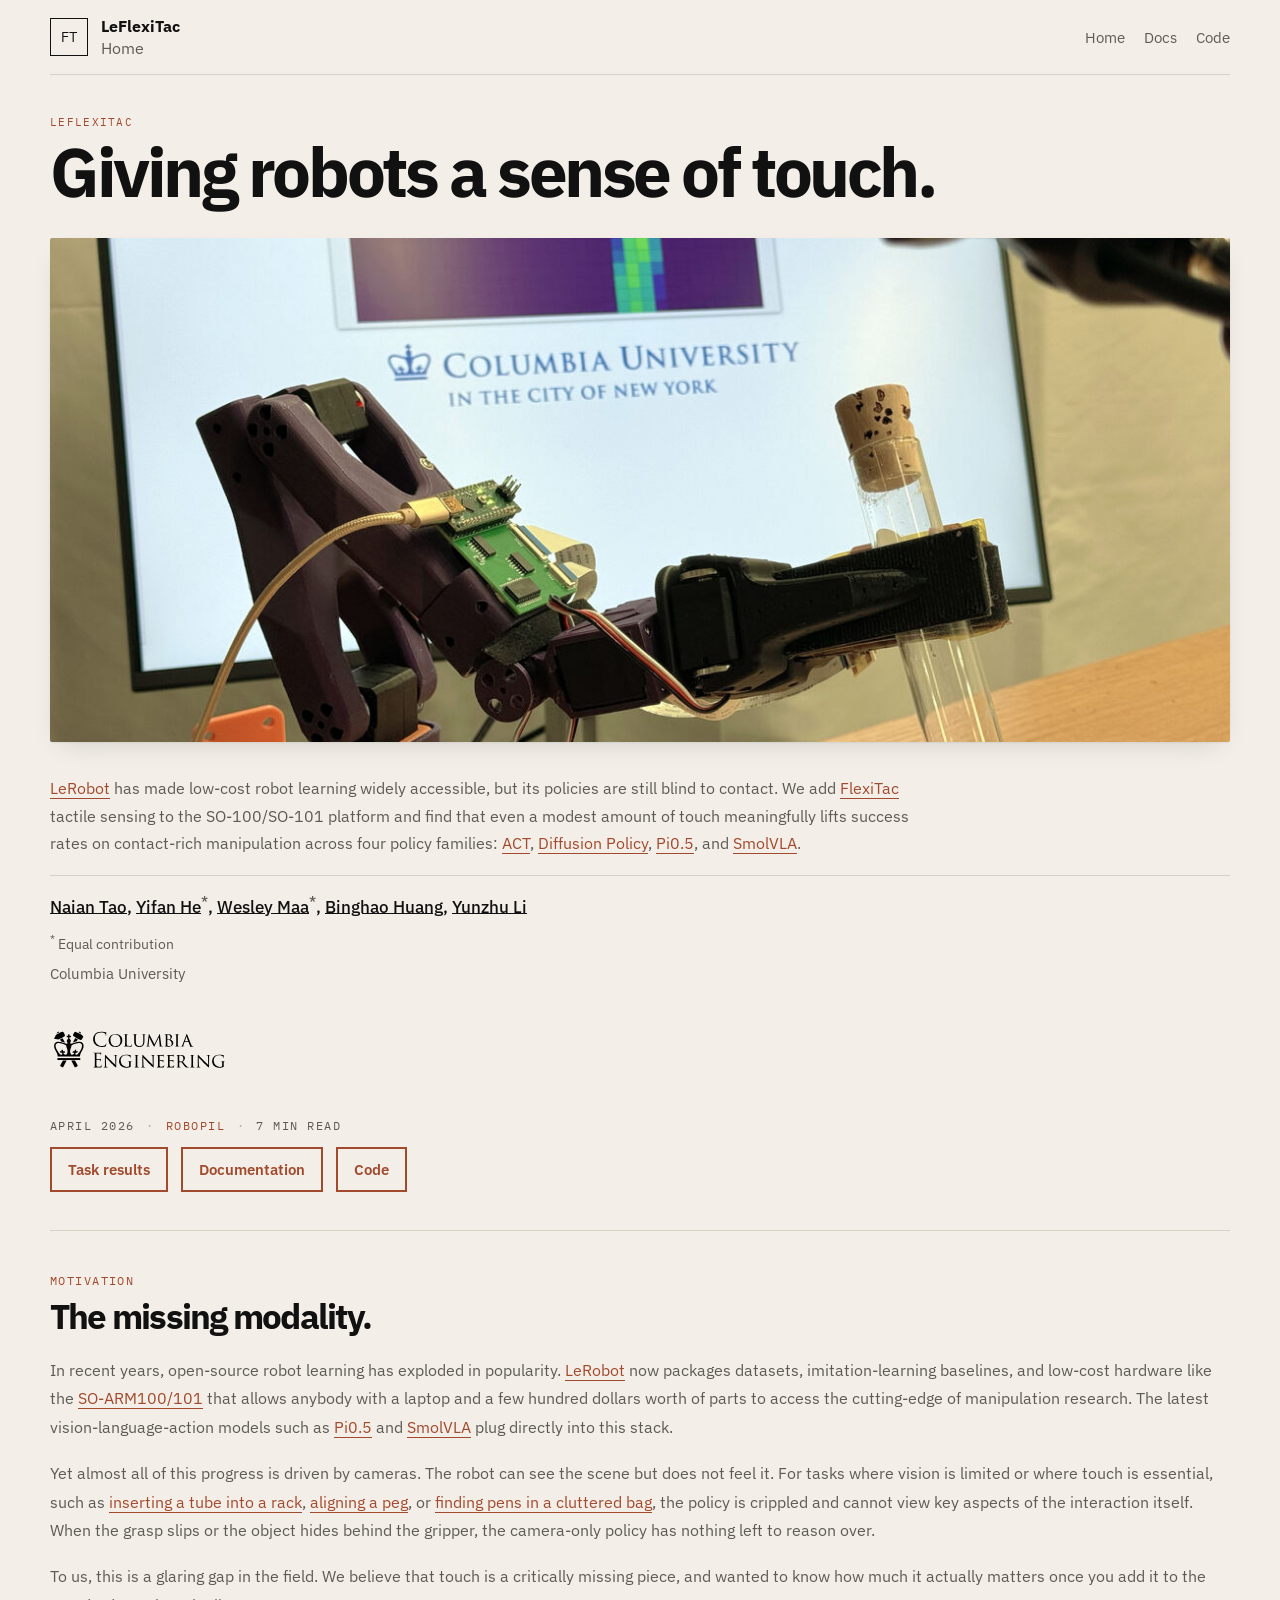
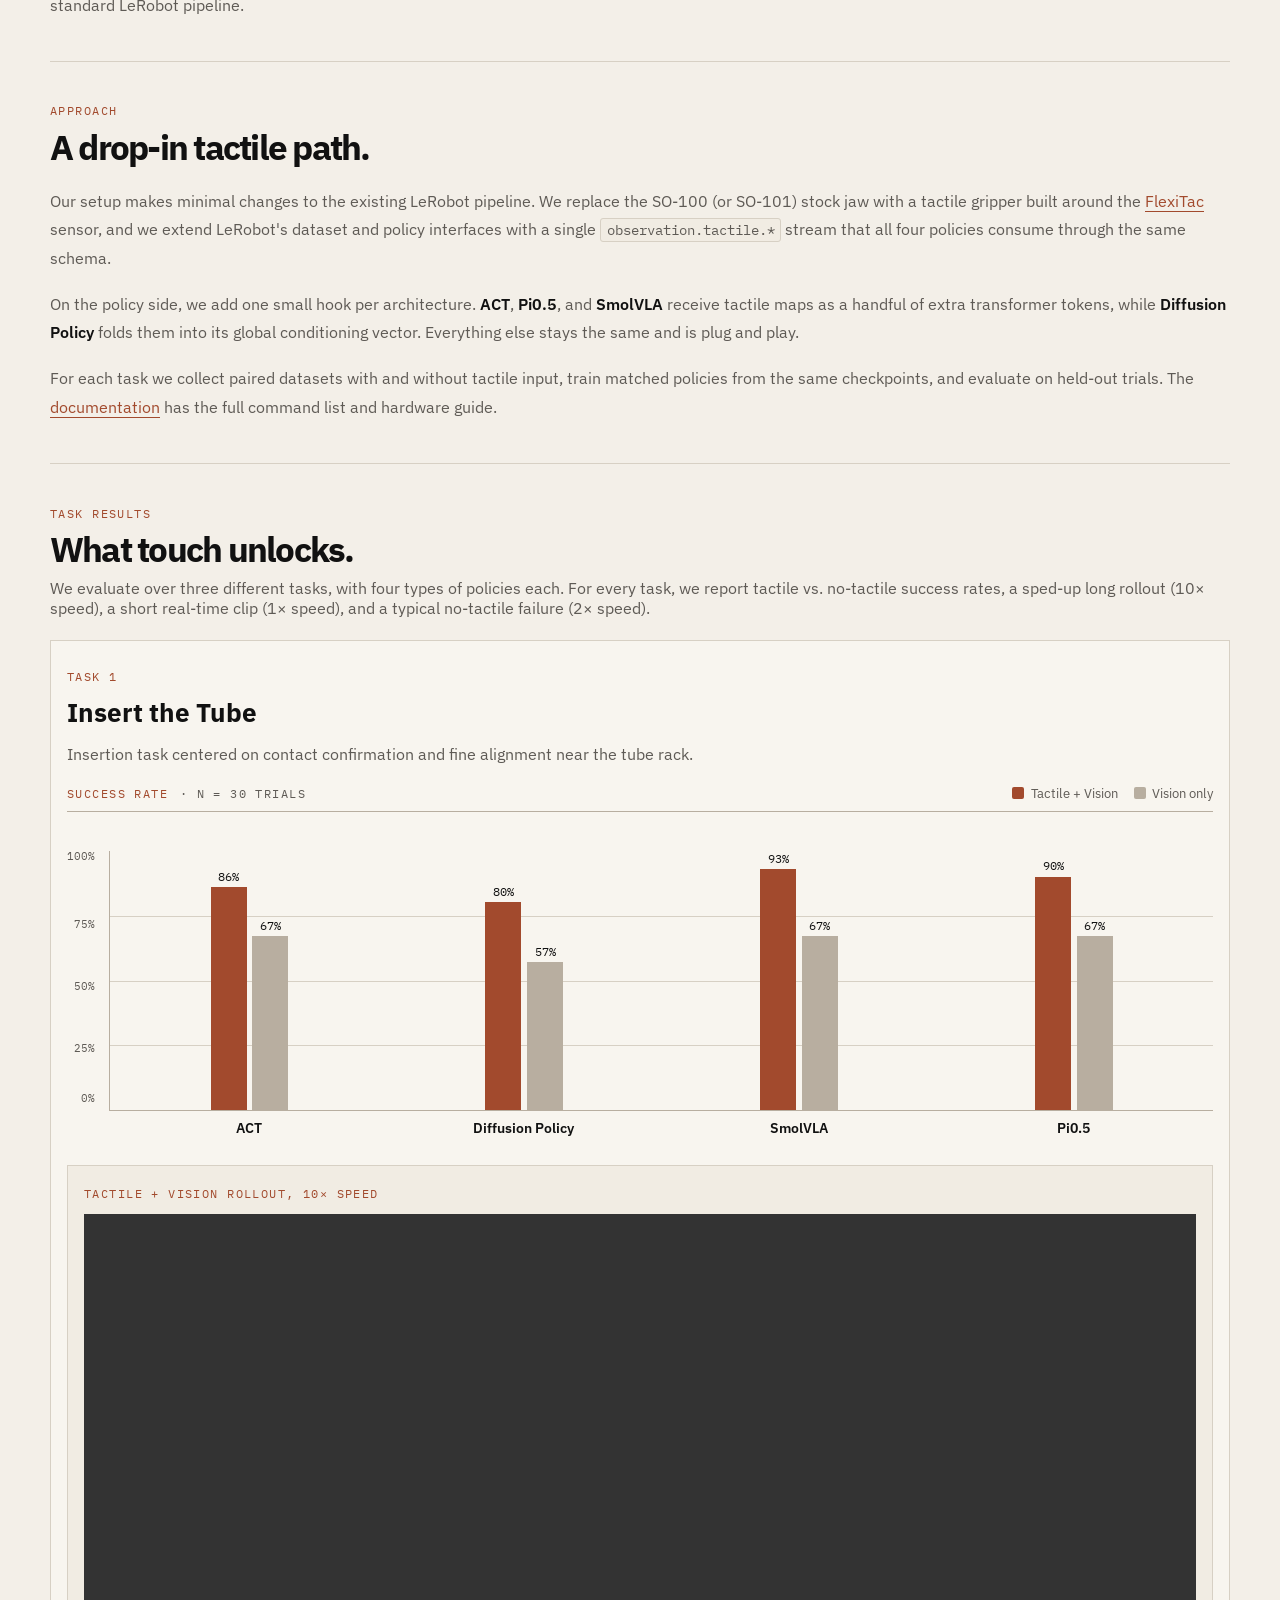
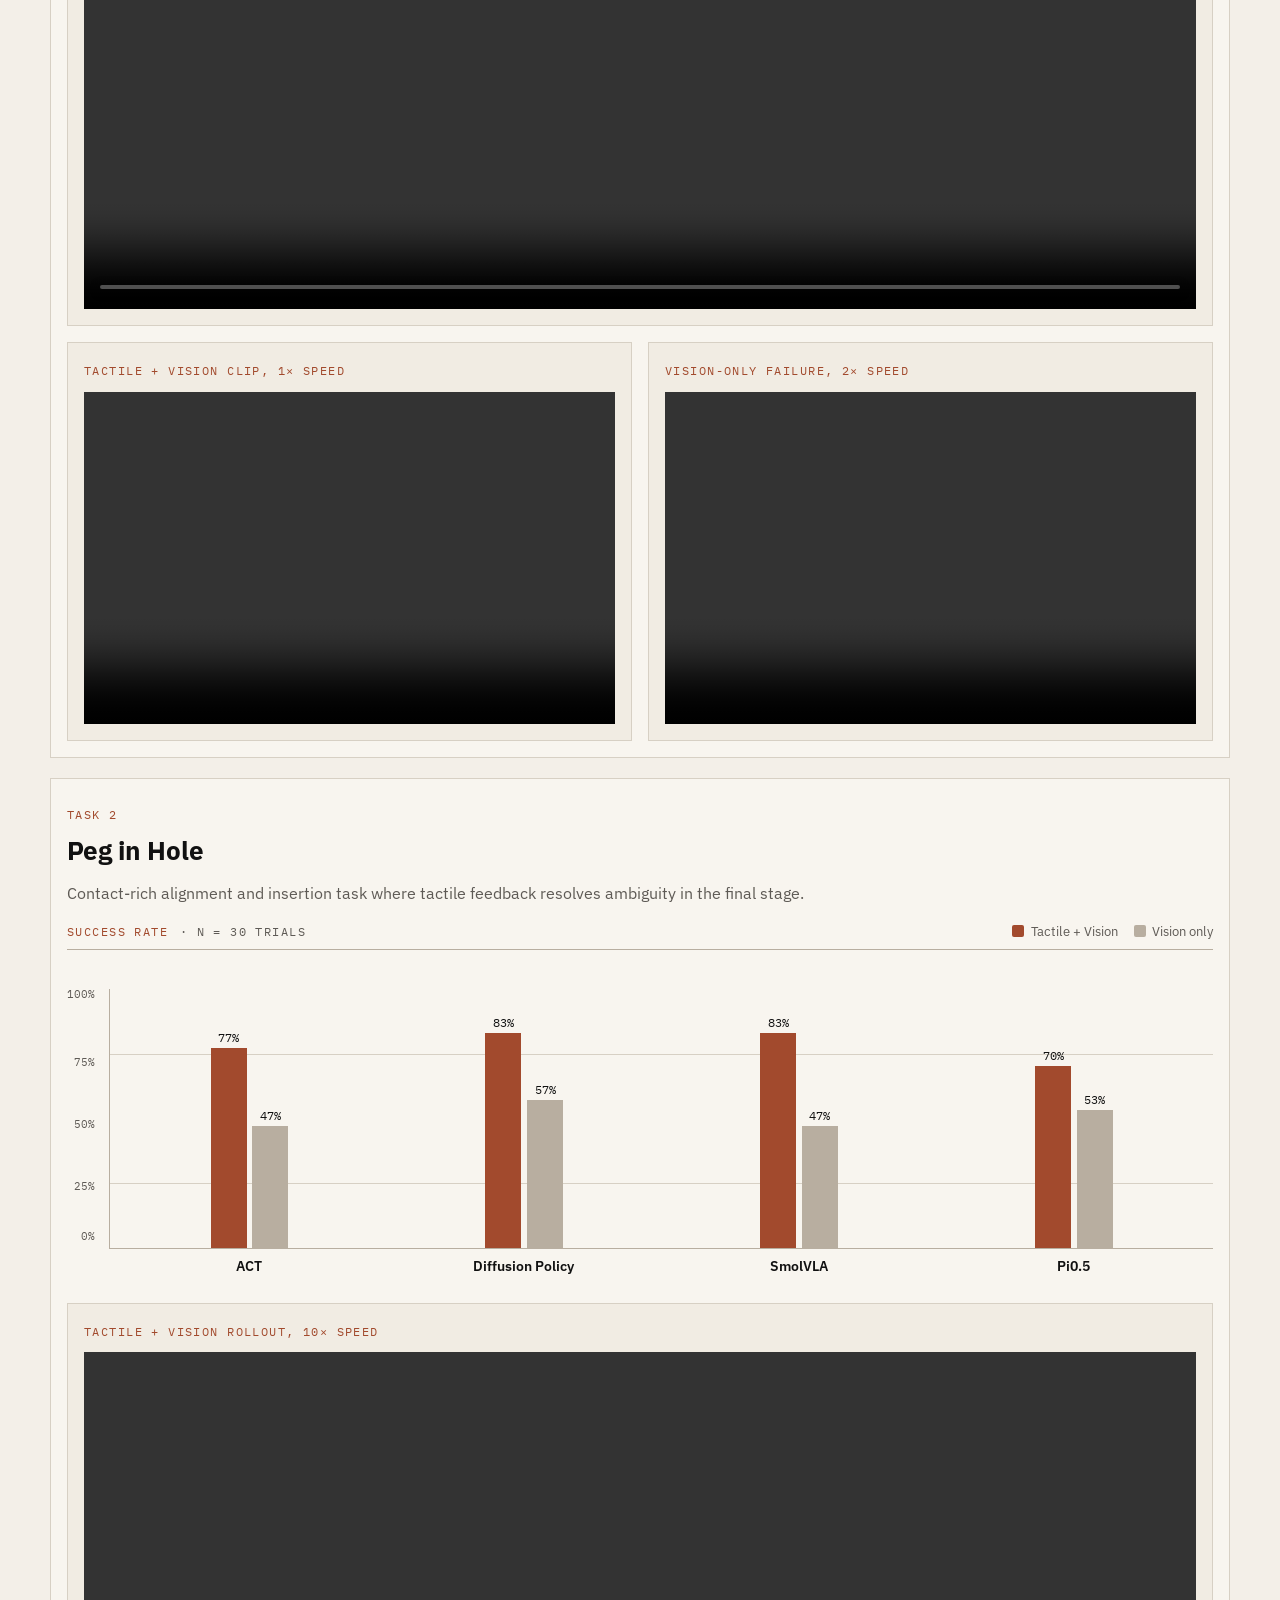
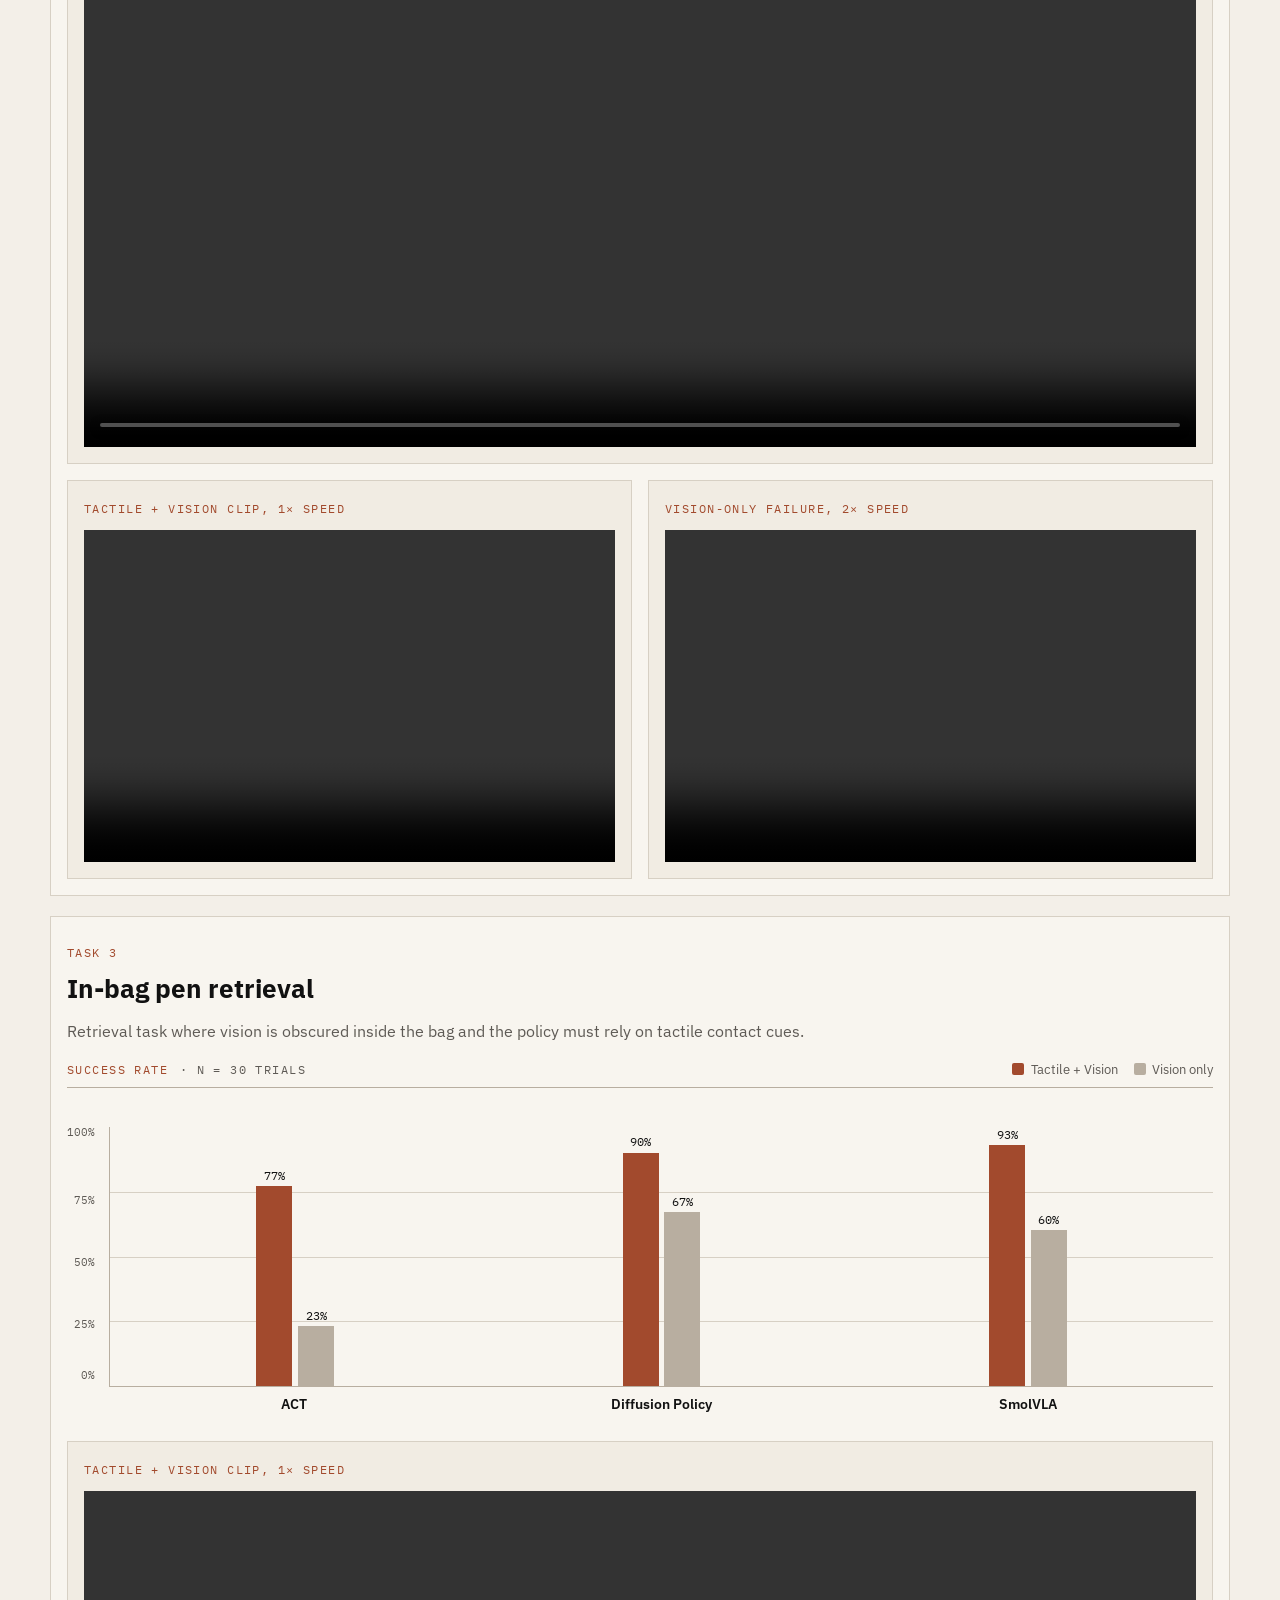
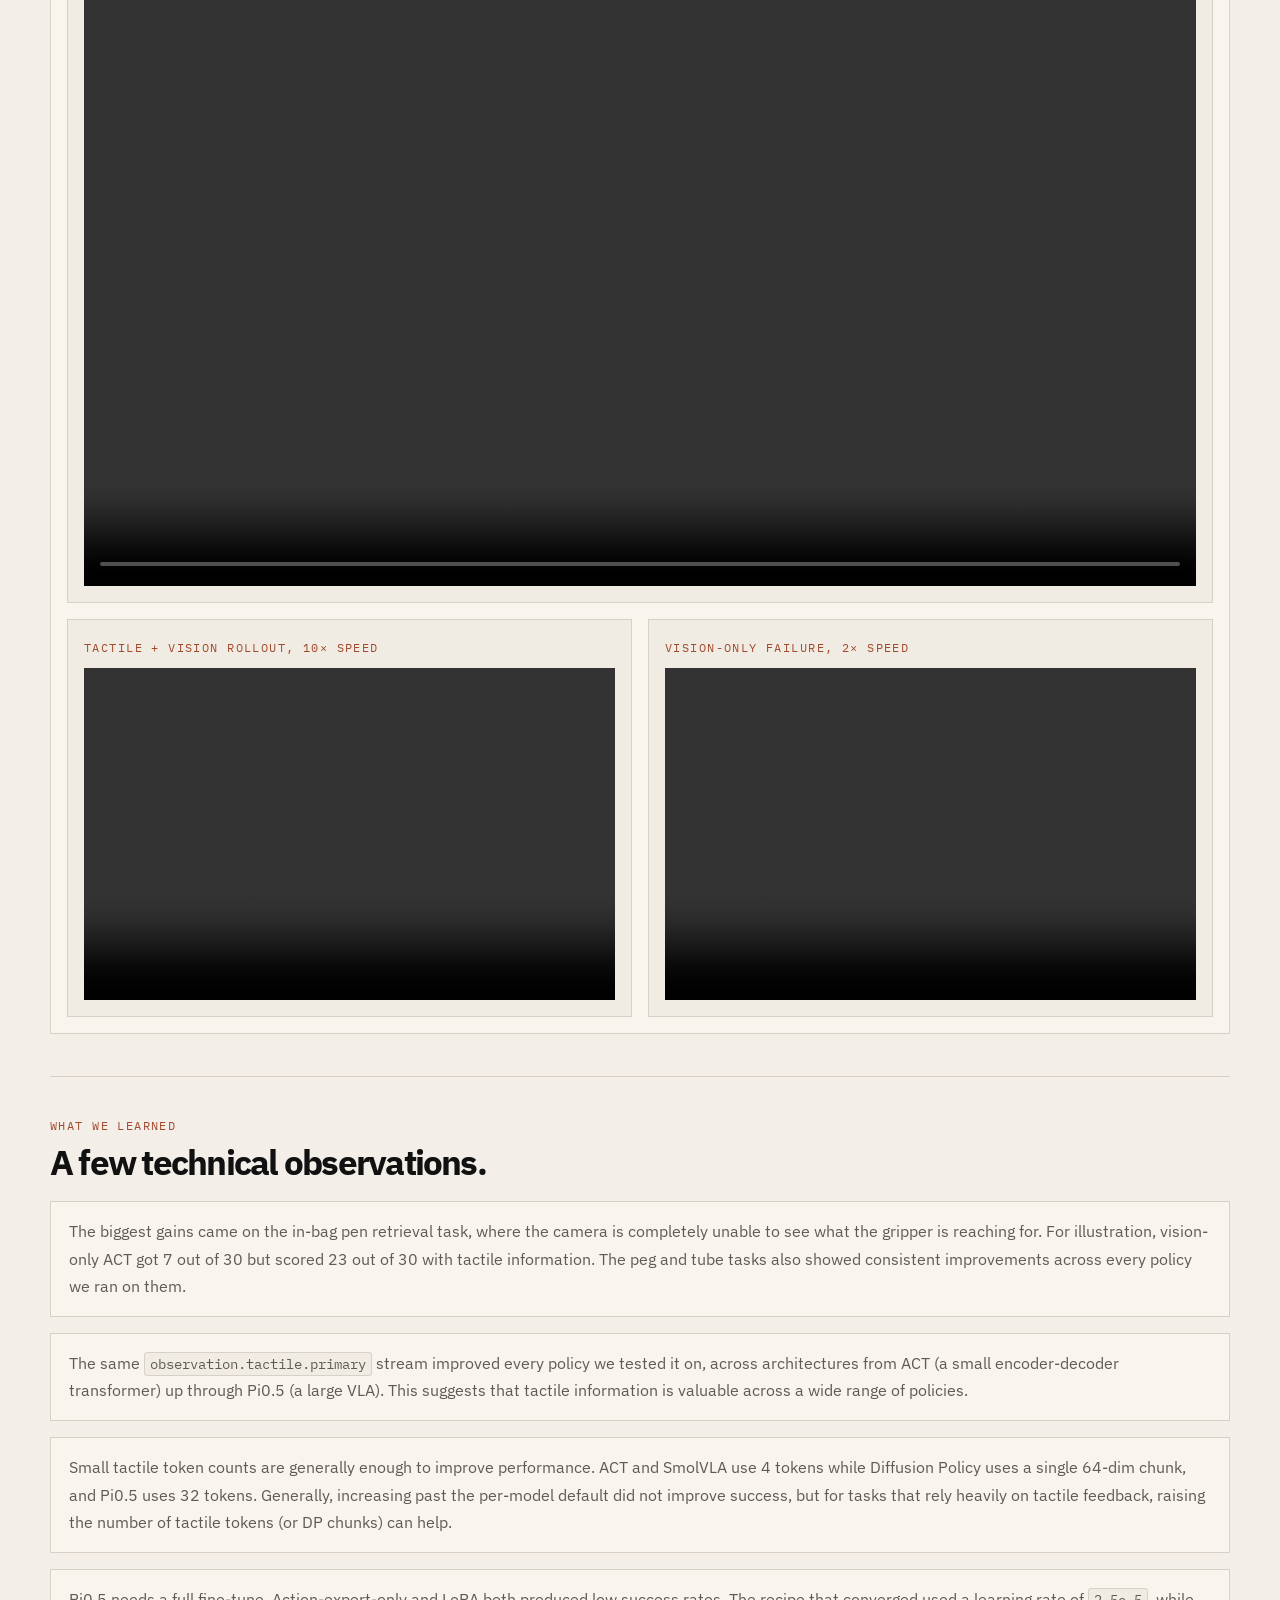
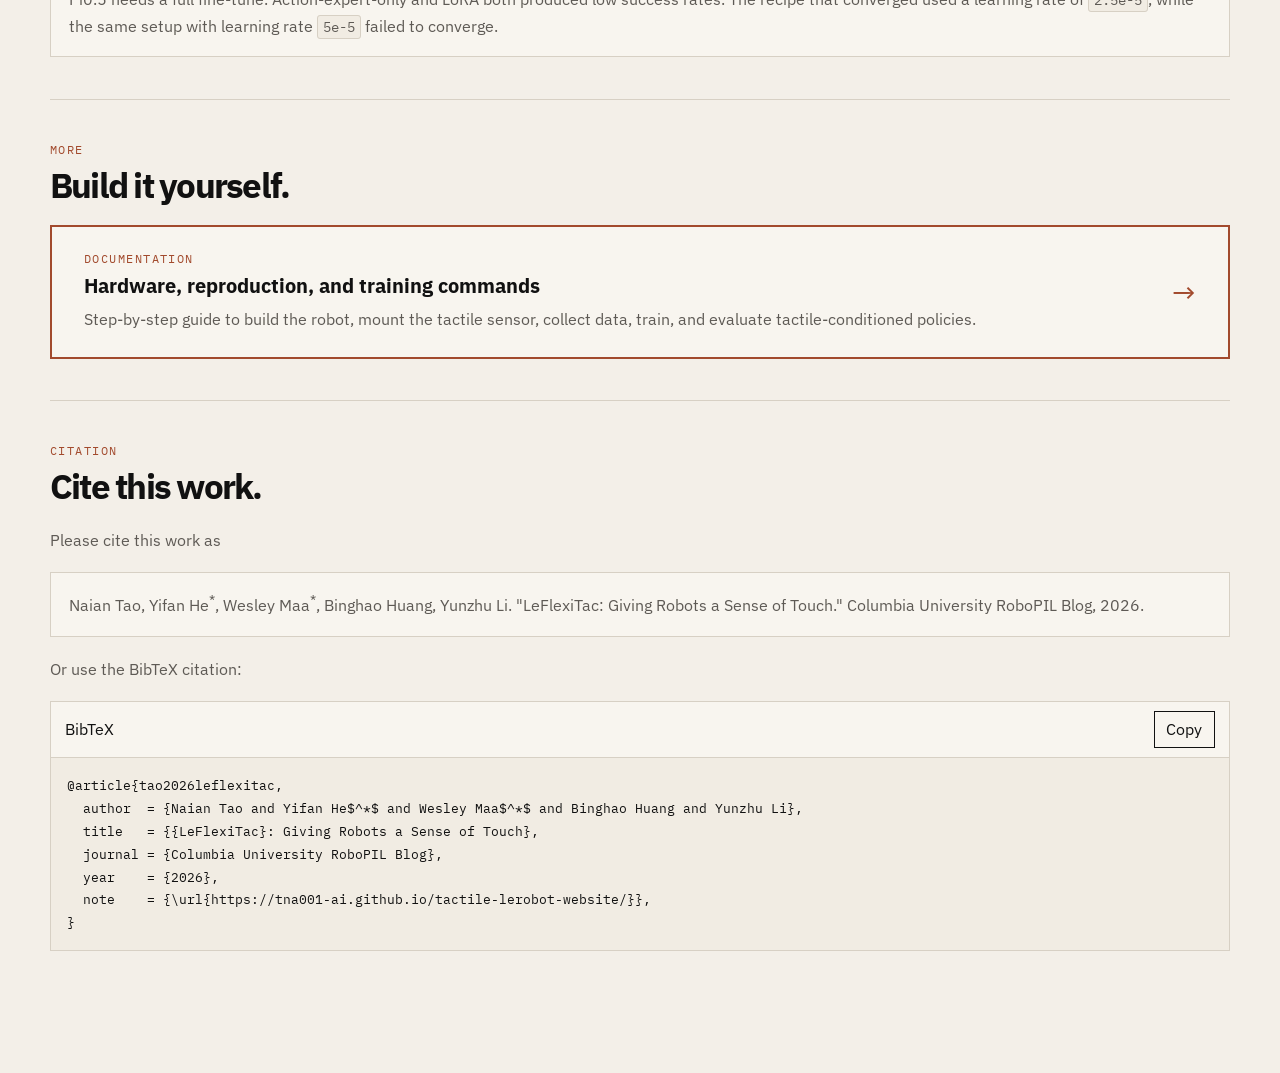
==== index.html @ 5d3eaff9 "minor copy and style e dits" ====
<!doctype html>
<html lang="en">
  <head>
    <meta charset="utf-8">
    <meta name="viewport" content="width=device-width, initial-scale=1">
    <title>LeFlexiTac</title>
    <meta
      name="description"
      content="Adding touch to low-cost robot learning: LeFlexiTac project page with task videos and a dedicated docs surface."
    >
    <link rel="icon" type="image/svg+xml" href="assets/favicon.svg">
    <link rel="preconnect" href="https://fonts.googleapis.com">
    <link rel="preconnect" href="https://fonts.gstatic.com" crossorigin>
    <link
      href="https://fonts.googleapis.com/css2?family=IBM+Plex+Mono:wght@400;500;700&family=IBM+Plex+Sans:wght@400;500;600;700&display=swap"
      rel="stylesheet"
    >
    <link rel="stylesheet" href="assets/styles.css">
  </head>
  <body class="landing-page">
    <header class="site-header">
      <a class="site-brand" href="index.html">
        <span class="brand-mark">FT</span>
        <span class="brand-text">
          <strong>LeFlexiTac</strong>
          <span>Home</span>
        </span>
      </a>
      <nav class="site-nav" aria-label="Primary">
        <a href="index.html">Home</a>
        <a href="docs.html">Docs</a>
        <a href="https://github.com/TNA001-AI/lerobot_tactile/tree/main" target="_blank" rel="noreferrer">Code</a>
      </nav>
    </header>

    <main class="page">
      <section class="masthead">
        <div class="masthead-copy">
          <span class="eyebrow">LeFlexiTac</span>
          <h1>Giving robots a sense of touch.</h1>
          <figure class="hero-cover">
            <picture>
              <source media="(max-width: 720px)" srcset="assets/media/hero/leflexitac-cover-1200.jpg">
              <img src="assets/media/hero/leflexitac-cover.jpg" alt="LeFlexiTac tactile robot gripper holding a test tube in front of a Columbia University display">
            </picture>
          </figure>
          <p class="masthead-summary">
            <a href="https://github.com/huggingface/lerobot" target="_blank" rel="noreferrer">LeRobot</a> has made
            low-cost robot learning widely accessible, but its policies are still blind to contact. We add
            <a href="https://flexitac.github.io/" target="_blank" rel="noreferrer">FlexiTac</a> tactile sensing to the
            SO-100/SO-101 platform and find that even a modest amount of touch meaningfully lifts success rates on
            contact-rich manipulation across four policy families:
            <a href="https://tonyzhaozh.github.io/aloha/" target="_blank" rel="noreferrer">ACT</a>,
            <a href="https://diffusion-policy.cs.columbia.edu/" target="_blank" rel="noreferrer">Diffusion Policy</a>,
            <a href="https://www.pi.website/blog/pi05" target="_blank" rel="noreferrer">Pi0.5</a>, and
            <a href="https://huggingface.co/blog/smolvla" target="_blank" rel="noreferrer">SmolVLA</a>.
          </p>
          <div class="masthead-details">
            <p class="masthead-authors">
              <a href="https://tna001-ai.github.io/" target="_blank" rel="noreferrer">Naian Tao</a>,
              <a href="https://heyifan740-code.github.io/" target="_blank" rel="noreferrer">Yifan He</a><sup>*</sup>,
              <a href="https://wesleymaa.com/" target="_blank" rel="noreferrer">Wesley Maa</a><sup>*</sup>,
              <a href="https://binghao-huang.github.io/" target="_blank" rel="noreferrer">Binghao Huang</a>,
              <a href="https://yunzhuli.github.io/" target="_blank" rel="noreferrer">Yunzhu Li</a>
            </p>
            <p class="masthead-equal-contrib"><sup>*</sup> Equal contribution</p>
            <p class="masthead-affiliation">Columbia University</p>
            <img class="masthead-logo" src="assets/columbia-engineering.svg" alt="Columbia Engineering" />
          </div>
          <div class="masthead-meta-bar">
            <div class="masthead-meta-left">
              <span class="masthead-meta-date">April 2026</span>
              <span class="masthead-meta-sep">&middot;</span>
              <a class="masthead-meta-lab" href="https://yunzhuli.github.io/" target="_blank" rel="noreferrer">RoboPIL</a>
              <span class="masthead-meta-sep">&middot;</span>
              <span id="read-time">&hellip;</span>
            </div>
          </div>
          <div class="masthead-actions">
            <a class="button button-primary" href="#results">Task results</a>
            <a class="button button-secondary" href="docs.html">Documentation</a>
            <a class="button button-secondary" href="https://github.com/TNA001-AI/lerobot_tactile/tree/main" target="_blank" rel="noreferrer">Code</a>
          </div>
        </div>
      </section>

      <section class="landing-section prose-section" id="motivation">
        <div class="section-heading">
          <div class="section-label">Motivation</div>
          <h2>The missing modality.</h2>
        </div>
        <div class="prose">
          <p>
            In recent years, open-source robot learning has exploded in popularity. <a href="https://github.com/huggingface/lerobot" target="_blank" rel="noreferrer">LeRobot</a>
            now packages datasets, imitation-learning baselines, and low-cost hardware like the
            <a href="https://github.com/TheRobotStudio/SO-ARM100" target="_blank" rel="noreferrer">SO-ARM100/101</a>
            that allows anybody with a laptop and a few hundred dollars worth of parts to access the cutting-edge of manipulation research. The latest vision-language-action models such as
            <a href="https://www.pi.website/blog/pi05" target="_blank" rel="noreferrer">Pi0.5</a> and
            <a href="https://huggingface.co/blog/smolvla" target="_blank" rel="noreferrer">SmolVLA</a>
            plug directly into this stack.
          </p>
          <p>
            Yet almost all of this progress is driven by cameras. The robot can see the scene but does not feel
            it. For tasks where vision is limited or where touch is essential, such as
            <a href="#task-tube">inserting a tube into a rack</a>,
            <a href="#task-peg">aligning a peg</a>, or
            <a href="#task-pen">finding pens in a cluttered bag</a>, the policy is crippled and cannot view key aspects of the interaction itself. When the grasp slips or the object
            hides behind the gripper, the camera-only policy has nothing left to reason over.
          </p>
          <p>
            To us, this is a glaring gap in the field. We believe that touch is a critically missing piece, and wanted to know how much it actually matters
            once you add it to the standard LeRobot pipeline.
          </p>
        </div>
      </section>

      <section class="landing-section prose-section" id="approach">
        <div class="section-heading">
          <div class="section-label">Approach</div>
          <h2>A drop-in tactile path.</h2>
        </div>
        <div class="prose">
          <p>
            Our setup makes minimal changes to the existing LeRobot pipeline. We replace the SO-100 (or SO-101) stock jaw with a tactile gripper
            built around the <a href="https://flexitac.github.io/" target="_blank" rel="noreferrer">FlexiTac</a>
            sensor, and we extend LeRobot's dataset and policy interfaces with a single
            <code class="inline-code">observation.tactile.*</code> stream that all four policies consume
            through the same schema.
          </p>
          <p>
            On the policy side, we add one small hook per architecture. <strong>ACT</strong>, <strong>Pi0.5</strong>, and <strong>SmolVLA</strong> receive
            tactile maps as a handful of extra transformer tokens, while <strong>Diffusion Policy</strong>
            folds them into its global conditioning vector. Everything else stays the same and is plug and play.
          </p>
          <p>
            For each task we collect paired datasets with and without tactile input, train matched
            policies from the same checkpoints, and evaluate on held-out trials. The
            <a href="docs.html">documentation</a> has the full command list and hardware guide.
          </p>
        </div>
      </section>

      <section class="landing-section" id="results">
        <div class="section-heading">
          <div class="section-label">Task results</div>
          <h2>What touch unlocks.</h2>
          <p>
            We evaluate over three different tasks, with four types of policies each. For every task, we report tactile vs. no-tactile
            success rates, a sped-up long rollout (10× speed), a short real-time clip (1× speed), and a typical no-tactile failure (2× speed).
          </p>
        </div>

        <div class="task-list" id="task-list"></div>
      </section>

      <section class="landing-section prose-section" id="takeaways">
        <div class="section-heading">
          <div class="section-label">What we learned</div>
          <h2>A few technical observations.</h2>
        </div>
        <div class="prose">
          <ul class="takeaway-list">
            <li>
              The biggest gains came on the in-bag pen retrieval task, where the camera is completely unable to see what the gripper
              is reaching for. For illustration, vision-only ACT got 7 out of 30 but scored 23 out of 30 with tactile information. The peg and tube tasks
              also showed consistent improvements across every policy we ran on them.
            </li>
            <li>
              The same <code class="inline-code">observation.tactile.primary</code> stream improved every policy we
              tested it on, across architectures from ACT (a small encoder-decoder transformer) up through Pi0.5 (a
              large VLA). This suggests that tactile information is valuable across a wide range of policies.
            </li>
            <li>
              Small tactile token counts are generally enough to improve performance. ACT and SmolVLA use 4 tokens while Diffusion Policy uses a single
              64-dim chunk, and Pi0.5 uses 32 tokens. Generally, increasing past the per-model default did not improve success, but for tasks that rely heavily on tactile feedback, raising the number of tactile tokens (or DP chunks) can help.
            </li>
            <li>
              Pi0.5 needs a full fine-tune. Action-expert-only and LoRA both produced low
              success rates. The recipe that converged used a learning rate of <code class="inline-code">2.5e-5</code>,
              while the same setup with learning rate <code class="inline-code">5e-5</code> failed to converge.
            </li>
          </ul>
        </div>
      </section>

      <section class="landing-section">
        <div class="section-heading">
          <div class="section-label">More</div>
          <h2>Build it yourself.</h2>
        </div>
        <a class="docs-banner" href="docs.html">
          <div class="docs-banner-content">
            <span class="docs-banner-label">Documentation</span>
            <strong>Hardware, reproduction, and training commands</strong>
            <p>Step-by-step guide to build the robot, mount the tactile sensor, collect data, train, and evaluate tactile-conditioned policies.</p>
          </div>
          <span class="docs-banner-arrow">&rarr;</span>
        </a>
      </section>

      <section class="landing-section prose-section" id="citation">
        <div class="section-heading">
          <div class="section-label">Citation</div>
          <h2>Cite this work.</h2>
        </div>
        <div class="prose">
          <p>Please cite this work as</p>
          <p class="citation-text">
            Naian Tao, Yifan He<sup>*</sup>, Wesley Maa<sup>*</sup>, Binghao Huang, Yunzhu Li.
            "LeFlexiTac: Giving Robots a Sense of Touch."
            Columbia University RoboPIL Blog, 2026.
          </p>
          <p>Or use the BibTeX citation:</p>
          <div class="citation-block">
            <div class="card-header">
              <span>BibTeX</span>
              <button class="copy-button" type="button" data-copy-target="citation-bibtex">Copy</button>
            </div>
<pre class="code-block"><code id="citation-bibtex">@article{tao2026leflexitac,
  author  = {Naian Tao and Yifan He$^*$ and Wesley Maa$^*$ and Binghao Huang and Yunzhu Li},
  title   = {{LeFlexiTac}: Giving Robots a Sense of Touch},
  journal = {Columbia University RoboPIL Blog},
  year    = {2026},
  note    = {\url{https://tna001-ai.github.io/tactile-lerobot-website/}},
}</code></pre>
          </div>
        </div>
      </section>
    </main>


    <script>
      const s = document.createElement('script');
      s.type = 'module';
      s.src = 'assets/app.js?' + Date.now();
      document.body.appendChild(s);
    </script>
  </body>
</html>
---- assets/styles.css ----
:root {
  --bg: #f3efe8;
  --panel: #f8f5ef;
  --panel-strong: #f1ece3;
  --ink: #111111;
  --muted: #5e5a55;
  --line: #d7d0c4;
  --line-strong: #b8aea0;
  --accent: #a24a2d;
  --mono: "IBM Plex Mono", monospace;
  --sans: "IBM Plex Sans", sans-serif;
  --width: 1180px;
}

*,
*::before,
*::after {
  box-sizing: border-box;
}

html {
  scroll-behavior: smooth;
}

html {
  -webkit-text-size-adjust: 100%;
  text-size-adjust: 100%;
}

body {
  margin: 0;
  background: var(--bg);
  color: var(--ink);
  font-family: var(--sans);
  overflow-wrap: break-word;
  word-break: break-word;
}

a {
  color: inherit;
}

img,
video {
  display: block;
  max-width: 100%;
}

.site-header,
.page,
.site-footer,
.docs-shell {
  width: min(calc(100% - 2rem), var(--width));
  margin-inline: auto;
}

.site-header {
  display: flex;
  align-items: center;
  justify-content: space-between;
  gap: 1rem;
  padding: 1rem 0;
  border-bottom: 1px solid var(--line);
}

.site-brand {
  display: inline-flex;
  align-items: center;
  gap: 0.8rem;
  text-decoration: none;
}

.brand-mark {
  display: grid;
  place-items: center;
  width: 2.4rem;
  height: 2.4rem;
  border: 1px solid var(--ink);
  font-family: var(--mono);
  font-size: 0.88rem;
}

.brand-text {
  display: flex;
  flex-direction: column;
  gap: 0.12rem;
}

.brand-text strong {
  font-size: 0.98rem;
}

.brand-text span,
.site-nav a,
.masthead-summary,
.section-heading p,
.task-card-subtitle,
.task-card-summary,
.featured-summary,
.featured-note,
.slot-path,
.slot-note,
.docs-intro,
.docs-card p,
.repo-item p,
.step-card p,
.link-list span,
.checklist li,
.docs-note span,
.media-summary {
  color: var(--muted);
}

.site-nav {
  display: inline-flex;
  gap: 1.2rem;
}

.site-nav a {
  text-decoration: none;
  font-size: 0.95rem;
  position: relative;
  padding: 0.3rem 0;
  color: var(--muted);
  transition: color 0.15s ease;
}

.site-nav a::after {
  content: "";
  position: absolute;
  left: 0;
  right: 0;
  bottom: 0;
  height: 1px;
  background: var(--accent);
  transform: scaleX(0);
  transform-origin: left center;
  transition: transform 0.2s ease;
}

.site-nav a:hover {
  color: var(--accent);
}

.site-nav a:hover::after {
  transform: scaleX(1);
}

.page {
  padding: 2.2rem 0 5rem;
}

.eyebrow,
.section-label,
.slot-label,
.featured-label,
.docs-nav-title,
.model-hook,
.step-index,
.route-label,
.metric-label {
  font-family: var(--mono);
  font-size: 0.74rem;
  letter-spacing: 0.12em;
  text-transform: uppercase;
  color: var(--accent);
}

.masthead {
  max-width: none;
  padding: 0.3rem 0 2.4rem;
}

.masthead-copy > .eyebrow {
  display: block;
  margin-bottom: 0.6rem;
  font-size: 0.68rem;
}

.masthead .masthead-copy > h1 {
  margin: 0 0 2rem;
  text-wrap: balance;
}

.hero-cover {
  margin: 0 0 2rem;
  overflow: hidden;
  background: var(--panel-strong);
  border-radius: 2px;
  box-shadow:
    0 1px 2px rgba(17, 17, 17, 0.06),
    0 10px 26px -12px rgba(17, 17, 17, 0.18);
}

.hero-cover picture,
.hero-cover img {
  display: block;
  width: 100%;
}

.hero-cover img {
  height: clamp(22rem, 56vh, 34rem);
  object-fit: cover;
  object-position: 54% 50%;
  transition: transform 0.6s cubic-bezier(0.22, 1, 0.36, 1);
}

.hero-cover:hover img {
  transform: scale(1.015);
}

.masthead-copy {
  max-width: none;
  padding: 0;
}

.masthead-details {
  display: flex;
  flex-direction: column;
  align-items: flex-start;
  gap: 0.45rem;
  margin-top: 1.1rem;
  padding-top: 1rem;
  border-top: 1px solid var(--line);
}

.masthead-meta-bar {
  display: flex;
  align-items: center;
  justify-content: space-between;
  gap: 1.5rem;
  margin-top: 0.9rem;
  padding: 0;
}

.masthead-meta-left {
  display: inline-flex;
  align-items: center;
  gap: 0.7rem;
  font-family: var(--mono);
  font-size: 0.78rem;
  letter-spacing: 0.12em;
  text-transform: uppercase;
  color: var(--muted);
}

.masthead-meta-sep {
  color: var(--line-strong, var(--muted));
}

.masthead-meta-lab {
  color: var(--accent);
  text-decoration: none;
}

.masthead-meta-lab:hover {
  border-bottom: 1px solid var(--accent);
}

.masthead h1,
.section-heading h2,
.media-intro h1,
.docs-section h1,
.docs-section h2 {
  margin: 0;
  font-size: clamp(2.3rem, 6vw, 4.3rem);
  line-height: 0.98;
  letter-spacing: -0.05em;
  font-weight: 700;
}

.section-heading h2,
.docs-section h2 {
  font-size: clamp(1.6rem, 3.5vw, 2.2rem);
}

.masthead-summary,
.media-summary,
.docs-intro {
  max-width: none;
  margin: 1rem 0 0;
  line-height: 1.7;
  font-size: 1.02rem;
}

.masthead-summary {
  max-width: 860px;
}

.masthead-summary a {
  color: var(--accent);
  text-decoration: none;
  border-bottom: 1px solid var(--accent);
}

.masthead-authors {
  margin: 0;
  font-size: 1.05rem;
  font-weight: 500;
}

.masthead-authors sup {
  color: var(--muted);
}

.masthead-equal-contrib {
  margin: 0.4rem 0 0;
  font-size: 0.85rem;
  color: var(--muted);
}

.masthead-equal-contrib sup {
  color: var(--muted);
}

.masthead-logo {
  display: block;
  height: 110px;
  width: auto;
  margin: 0.4rem 0 -0.25rem -16px;
}

@media (max-width: 720px) {
  .masthead-logo {
    height: 80px;
  }
}

.masthead-affiliation {
  margin: 0.25rem 0 0;
  font-size: 0.92rem;
  color: var(--muted);
}

.masthead-actions,
.inline-actions {
  display: flex;
  flex-wrap: wrap;
  gap: 0.8rem;
  margin-top: 0.9rem;
}

.button {
  display: inline-flex;
  align-items: center;
  justify-content: center;
  min-height: 2.8rem;
  padding: 0 1rem;
  border: 2px solid var(--accent);
  text-decoration: none;
  font-size: 0.95rem;
  font-weight: 600;
  background: transparent;
  color: var(--accent);
  transition: background 0.15s ease, color 0.15s ease, transform 0.15s ease, box-shadow 0.15s ease;
}

.button:hover {
  background: var(--accent);
  color: #ffffff;
  transform: translateY(-1px);
  box-shadow: 0 4px 12px rgba(162, 74, 45, 0.28);
}

.button:active {
  transform: translateY(0);
  box-shadow: none;
}

.button-primary {
  background: transparent;
  color: var(--accent);
  border-color: var(--accent);
}

.button-primary:hover {
  background: var(--accent);
  color: #ffffff;
}

.metric-grid {
  display: grid;
  gap: 0.8rem;
}

.metric-card,
.featured-panel,
.task-card,
.route-card,
.media-overview,
.media-task-card,
.docs-card,
.docs-note,
.repo-item,
.step-card {
  background: var(--panel);
  border: 1px solid var(--line);
}

.metric-card {
  padding: 0.9rem 1rem;
}

.metric-value {
  display: block;
  font-size: 1.15rem;
}

.landing-section,
.docs-section {
  padding: 2.6rem 0;
  border-top: 1px solid var(--line);
}

.prose {
  display: flex;
  flex-direction: column;
  gap: 1.1rem;
}

.prose p {
  margin: 0;
  color: var(--muted);
  line-height: 1.75;
  font-size: 1.02rem;
}

.prose p strong,
.prose li strong {
  color: var(--ink);
  font-weight: 600;
}

.prose a {
  color: var(--accent);
  text-decoration: none;
  border-bottom: 1px solid var(--accent);
}

.takeaway-list {
  margin: 0;
  padding: 0;
  list-style: none;
  display: flex;
  flex-direction: column;
  gap: 1rem;
}

.takeaway-list li {
  padding: 1rem 1.1rem;
  background: var(--panel);
  border: 1px solid var(--line);
  color: var(--muted);
  line-height: 1.7;
}

.citation-text {
  padding: 1rem 1.1rem;
  background: var(--panel);
  border: 1px solid var(--line);
  color: var(--ink);
  line-height: 1.7;
  font-size: 0.98rem;
}

.citation-block {
  background: var(--panel);
  border: 1px solid var(--line);
}

.citation-block .card-header {
  padding: 0.6rem 0.9rem;
  border-bottom: 1px solid var(--line);
  margin-bottom: 0;
}

.citation-block pre.code-block {
  margin: 0;
  border: none;
}

.docs-section .section-label {
  margin-bottom: 0.5rem;
}

.docs-section h2 {
  margin-bottom: 1.4rem;
}

.docs-section > .docs-grid,
.docs-section > .docs-note,
.docs-section > .repo-map,
.docs-section > .model-grid,
.docs-section > .model-viewer-grid,
.docs-section > .command-grid,
.docs-section > .steps,
.docs-section > .checklist,
.docs-section > .link-list {
  margin-top: 1.25rem;
}

.section-heading {
  display: flex;
  flex-direction: column;
  gap: 0.7rem;
  margin-bottom: 1.4rem;
}

.section-heading p {
  margin: 0;
}

.policy-tabs {
  display: flex;
  flex-wrap: wrap;
  gap: 0.6rem;
  margin-bottom: 1rem;
}

.policy-tab {
  appearance: none;
  border: 1px solid var(--line-strong);
  background: transparent;
  color: var(--ink);
  padding: 0.65rem 0.85rem;
  font: inherit;
  cursor: pointer;
}

.policy-tab.is-active {
  background: var(--ink);
  color: var(--bg);
  border-color: var(--ink);
}

.featured-panel {
  display: grid;
  grid-template-columns: minmax(0, 1fr);
  gap: 1.25rem;
  padding: 1rem;
}

.featured-copy h3 {
  margin: 0.35rem 0 0;
  font-size: 1.6rem;
}

.featured-summary {
  margin: 0.8rem 0 0;
  line-height: 1.7;
}

.metric-grid {
  grid-template-columns: repeat(3, minmax(0, 1fr));
  margin-top: 1rem;
}

.featured-note {
  margin: 1rem 0 0;
}

.tag-row {
  display: flex;
  flex-wrap: wrap;
  gap: 0.55rem;
  margin-top: 1rem;
}

.tag {
  padding: 0.4rem 0.65rem;
  border: 1px solid var(--line-strong);
  font-family: var(--mono);
  font-size: 0.8rem;
}

.inline-link {
  text-decoration: none;
  border-bottom: 1px solid var(--ink);
  padding-bottom: 0.15rem;
}

.video-pair {
  display: grid;
  grid-template-columns: repeat(2, minmax(0, 1fr));
  gap: 1rem;
}

.video-triple {
  display: grid;
  grid-template-columns: minmax(0, 1fr);
  gap: 1rem;
}

.video-triple .video-pair-row {
  display: grid;
  grid-template-columns: repeat(2, minmax(0, 1fr));
  gap: 1rem;
}

.task-list {
  display: grid;
  gap: 1.25rem;
}

.results-table {
  width: 100%;
  border-collapse: collapse;
  margin: 1rem 0 0;
  font-family: var(--mono);
  font-size: 0.95rem;
}

.results-table th,
.results-table td {
  padding: 0.55rem 0.75rem;
  border-bottom: 1px solid var(--line);
  text-align: left;
}

.results-table thead th {
  font-family: var(--sans);
  font-weight: 600;
  font-size: 0.8rem;
  letter-spacing: 0.08em;
  text-transform: uppercase;
  color: var(--muted);
  border-bottom: 1px solid var(--line-strong);
}

.results-table tbody .results-policy {
  font-family: var(--sans);
  font-weight: 600;
}

.results-table tbody tr:last-child th,
.results-table tbody tr:last-child td {
  border-bottom: none;
}

.results-chart {
  display: flex;
  flex-direction: column;
  gap: 0.4rem;
  margin: 1rem 0 0;
}

.results-chart-header {
  display: flex;
  justify-content: space-between;
  align-items: center;
  flex-wrap: wrap;
  gap: 0.6rem;
  padding-bottom: 0.6rem;
  border-bottom: 1px solid var(--line-strong);
  margin-bottom: 0.6rem;
}

.chart-axis-label {
  font-family: var(--mono);
  font-size: 0.74rem;
  letter-spacing: 0.12em;
  text-transform: uppercase;
  color: var(--accent);
}

.chart-axis-meta {
  color: var(--muted);
  margin-left: 0.2rem;
}

.chart-legend {
  display: inline-flex;
  flex-wrap: wrap;
  gap: 1rem;
  font-size: 0.82rem;
  color: var(--muted);
}

.chart-legend-item {
  display: inline-flex;
  align-items: center;
  gap: 0.4rem;
}

.legend-swatch {
  display: inline-block;
  width: 12px;
  height: 12px;
  border-radius: 2px;
}

.legend-swatch.tactile { background: var(--accent); }
.legend-swatch.baseline { background: var(--line-strong); }

.chart-plot {
  display: grid;
  grid-template-columns: auto 1fr;
  grid-template-rows: 260px auto;
  column-gap: 0.5rem;
  row-gap: 0.5rem;
  padding: 1.4rem 0 0.5rem;
}

.chart-y-axis {
  grid-row: 1;
  grid-column: 1;
  display: flex;
  flex-direction: column;
  justify-content: space-between;
  align-items: flex-end;
  font-family: var(--mono);
  font-size: 0.7rem;
  color: var(--muted);
  font-variant-numeric: tabular-nums;
  padding-right: 0.4rem;
}

.chart-x-labels {
  grid-row: 2;
  grid-column: 2;
  display: grid;
  grid-auto-flow: column;
  grid-auto-columns: 1fr;
  gap: 0.6rem;
  padding: 0 0.4rem;
}

.chart-x-label {
  text-align: center;
  font-weight: 600;
  font-size: 0.85rem;
}

.chart-y-tick {
  display: block;
  line-height: 1;
  transform: translateY(50%);
}

.chart-y-tick:first-child { transform: translateY(0); }
.chart-y-tick:last-child { transform: translateY(-50%); }

.chart-groups {
  grid-row: 1;
  grid-column: 2;
  display: grid;
  grid-auto-flow: column;
  grid-auto-columns: 1fr;
  gap: 0.6rem;
  border-left: 1px solid var(--line-strong);
  border-bottom: 1px solid var(--line-strong);
  padding: 0 0.4rem;
  background-image:
    linear-gradient(to top, transparent calc(25% - 1px), var(--line) calc(25% - 1px), var(--line) 25%, transparent 25%),
    linear-gradient(to top, transparent calc(50% - 1px), var(--line) calc(50% - 1px), var(--line) 50%, transparent 50%),
    linear-gradient(to top, transparent calc(75% - 1px), var(--line) calc(75% - 1px), var(--line) 75%, transparent 75%);
}

.chart-group {
  display: flex;
  flex-direction: column;
  min-width: 0;
}

.chart-bars-pair {
  flex: 1;
  display: flex;
  align-items: end;
  justify-content: center;
  gap: 0.35rem;
  padding-bottom: 0;
  min-height: 0;
}

.chart-bar-col {
  display: flex;
  align-items: end;
  width: 100%;
  max-width: 36px;
  height: 100%;
}

.chart-bar-track-v {
  width: 100%;
  height: 100%;
  display: flex;
  align-items: end;
  background: transparent;
}

.chart-bar-fill-v {
  position: relative;
  width: 100%;
  height: 0%;
  transition: height 1.1s cubic-bezier(0.22, 1, 0.36, 1);
}

.chart-bar-fill-v.tactile { background: var(--accent); }
.chart-bar-fill-v.baseline { background: var(--line-strong); }

.chart-bar-label {
  position: absolute;
  bottom: 100%;
  left: 50%;
  transform: translateX(-50%);
  margin-bottom: 0.2rem;
  font-family: var(--mono);
  font-size: 0.72rem;
  font-variant-numeric: tabular-nums;
  white-space: nowrap;
}

@media (max-width: 540px) {
  .chart-plot {
    grid-template-rows: 200px auto;
  }
  .chart-bar-col {
    max-width: 22px;
  }
  .chart-bar-label {
    font-size: 0.68rem;
  }
  .chart-x-label {
    font-size: 0.78rem;
  }
}

.hardware-item {
  margin-top: 1.25rem;
}

.hardware-item h3 {
  margin: 0 0 0.4rem;
  font-size: 1.1rem;
}

.hardware-item p {
  margin: 0;
  color: var(--muted);
  line-height: 1.7;
}

.hardware-item .inline-link {
  display: inline-block;
  margin-top: 0.4rem;
  color: var(--accent);
  border-bottom-color: var(--accent);
  font-weight: 500;
}

.subsection-title {
  margin: 2rem 0 1rem;
  font-size: 1.2rem;
}

.model-viewer-grid {
  display: grid;
  grid-template-columns: repeat(2, minmax(0, 1fr));
  gap: 1.25rem;
}

.model-viewer-card {
  background: var(--panel-strong);
  border: 1px solid var(--line);
  padding: 1rem;
  display: flex;
  flex-direction: column;
  gap: 0.75rem;
}

.model-viewer-card h4 {
  margin: 0;
  font-size: 1rem;
}

.stl-viewer {
  width: 100%;
  height: 300px;
  border: 1px solid var(--line);
  border-radius: 4px;
  background: var(--bg);
  cursor: grab;
}

.stl-viewer:active {
  cursor: grabbing;
}

.video-card,
.comparison-column,
.media-overview {
  min-width: 0;
}

.media-slot {
  min-height: 16rem;
  padding: 1rem;
  background: var(--panel-strong);
  border: 1px solid var(--line);
}

.slot-video {
  width: 100%;
  aspect-ratio: 16 / 10;
  object-fit: cover;
  margin-top: 0.8rem;
}

.slot-title {
  display: block;
  margin-top: 0.5rem;
  font-size: 1.05rem;
}

.slot-placeholder,
.slot-note {
  margin: 0.45rem 0 0;
}

.slot-placeholder {
  color: var(--muted);
}

.task-strip {
  display: grid;
  grid-template-columns: repeat(3, minmax(0, 1fr));
  gap: 1rem;
}

.task-card,
.route-card,
.media-overview,
.media-task-card,
.docs-card,
.docs-note,
.repo-item,
.step-card {
  padding: 1rem;
  min-width: 0;
  overflow: hidden;
}

.task-card strong {
  display: block;
  font-size: 1.05rem;
}

.task-card-subtitle,
.task-card-summary {
  margin: 0.55rem 0 0;
  line-height: 1.65;
}

.route-grid {
  display: grid;
  grid-template-columns: repeat(2, minmax(0, 1fr));
  gap: 1rem;
}

.route-card {
  text-decoration: none;
}

.route-card strong {
  display: block;
  margin-top: 0.45rem;
  font-size: 1.1rem;
}

.route-card p {
  margin: 0.7rem 0 0;
  color: var(--muted);
  line-height: 1.7;
}

.docs-banner {
  display: flex;
  align-items: center;
  justify-content: space-between;
  padding: 1.5rem 2rem;
  background: var(--panel);
  text-decoration: none;
  border: 2px solid var(--accent);
  transition: background 0.15s;
}

.docs-banner:hover {
  background: var(--panel-strong);
}

.docs-banner-label {
  display: block;
  font-family: var(--mono);
  font-size: 0.75rem;
  text-transform: uppercase;
  letter-spacing: 0.12em;
  color: var(--accent);
  margin-bottom: 0.4rem;
}

.docs-banner-content strong {
  display: block;
  font-size: 1.25rem;
}

.docs-banner-content p {
  margin: 0.5rem 0 0;
  color: var(--muted);
  line-height: 1.6;
}

.docs-banner-arrow {
  font-size: 1.8rem;
  flex-shrink: 0;
  margin-left: 2rem;
  color: var(--accent);
}

.link-list {
  list-style: none;
  padding: 0;
  margin: 0;
  display: grid;
  gap: 0.8rem;
}

.link-list li {
  display: flex;
  flex-direction: column;
  gap: 0.18rem;
}

.link-list a {
  text-decoration: none;
  font-weight: 600;
}

.reference-cards {
  list-style: none;
  padding: 0;
  margin: 0;
  display: grid;
  gap: 1rem;
}

.reference-cards li {
  background: var(--panel);
  border: 1px solid var(--line);
  transition: border-color 0.15s;
}

.reference-cards li:hover {
  border-color: var(--accent);
}

.reference-cards a {
  display: block;
  padding: 1.25rem;
  text-decoration: none;
  color: inherit;
}

.reference-cards a strong {
  display: block;
  font-weight: 600;
  font-size: 1.05rem;
  color: var(--accent);
}

.reference-cards a span {
  display: block;
  margin-top: 0.35rem;
  color: var(--muted);
  line-height: 1.6;
}

.site-footer {
  padding: 0 0 2rem;
  color: var(--muted);
}

.media-intro {
  padding: 1rem 0 2rem;
}

.media-overview {
  display: grid;
  grid-template-columns: minmax(0, 1fr) 320px;
  gap: 1rem;
  margin-bottom: 1rem;
}

.media-overview h2 {
  margin: 0.35rem 0 0;
  font-size: 1.7rem;
}

.media-task-list {
  display: grid;
  gap: 1rem;
}

.media-task-head h3 {
  margin: 0.2rem 0 0;
  font-size: 1.2rem;
}

.media-comparison {
  display: grid;
  grid-template-columns: repeat(2, minmax(0, 1fr));
  gap: 1rem;
  margin-top: 1rem;
}

.comparison-column {
  display: grid;
  gap: 0.8rem;
}

.comparison-column h4 {
  margin: 0;
  font-size: 0.95rem;
}

.docs-shell {
  display: grid;
  grid-template-columns: 160px minmax(0, 1fr);
  gap: 2rem;
  padding: 2.5rem 0 5rem;
}

.docs-content {
  min-width: 0;
  overflow: hidden;
}

.docs-nav {
  position: sticky;
  top: 1rem;
  align-self: start;
  display: flex;
  flex-direction: column;
  gap: 0.7rem;
}

.docs-nav a {
  text-decoration: none;
  color: var(--muted);
  font-size: 0.95rem;
  padding-left: 0.7rem;
  border-left: 2px solid transparent;
  transition: color 0.15s ease, border-color 0.15s ease;
}

.docs-nav a:hover {
  color: var(--ink);
}

.docs-nav a.is-active {
  color: var(--accent);
  border-left-color: var(--accent);
  font-weight: 600;
}

.docs-grid,
.model-grid,
.steps,
.command-grid,
.repo-map {
  display: grid;
  gap: 1rem;
}

.docs-grid,
.model-grid,
.steps {
  grid-template-columns: 1fr;
}

.command-grid {
  grid-template-columns: 1fr;
}

.docs-note {
  display: flex;
  flex-direction: column;
  gap: 0.3rem;
  margin-top: 1rem;
}

.model-list {
  display: grid;
  grid-template-columns: 1fr;
  gap: 1.25rem;
}

.model-detail-card {
  display: grid;
  grid-template-columns: 1fr;
  gap: 1.25rem;
  padding: 1.25rem;
  background: var(--panel);
  border: 1px solid var(--line);
}

.model-detail-info h3 {
  margin: 0.35rem 0 0;
  font-size: 1.4rem;
}

.model-detail-info p {
  margin: 0.6rem 0 0;
  color: var(--muted);
  line-height: 1.7;
}

.model-arch-figure {
  margin: 0;
  display: flex;
  flex-direction: column;
  gap: 0.5rem;
}

.model-arch-caption {
  font-size: 0.82rem;
  font-style: italic;
  color: var(--muted);
  text-align: center;
  line-height: 1.5;
}

.model-arch-caption a {
  color: var(--accent);
  text-decoration: none;
  border-bottom: 1px dotted var(--accent);
}

.model-arch-caption a:hover {
  border-bottom-style: solid;
}

.reference-cards li:target {
  animation: ref-flash 1.6s ease-out;
}

@keyframes ref-flash {
  0% { background: var(--accent); }
  30% { background: var(--accent); }
  100% { background: var(--panel); }
}

.model-arch-placeholder {
  display: flex;
  align-items: center;
  justify-content: center;
  min-height: 200px;
  padding: 1.5rem;
  background: var(--panel-strong);
  border: 1px dashed var(--line-strong);
}

.model-arch-placeholder img {
  display: block;
  max-width: 100%;
  max-height: 500px;
  width: auto;
  height: auto;
  object-fit: contain;
}

.arch-placeholder-text {
  color: var(--muted);
  font-family: var(--mono);
  font-size: 0.85rem;
}

/* Step-embedded commands */
.step-command {
  margin-top: 1rem;
  border-top: 1px solid var(--line);
  padding-top: 1rem;
}

.step-image {
  margin: 1.25rem 0 0;
  padding-top: 1.25rem;
  border-top: 1px solid var(--line);
  display: flex;
  flex-direction: column;
  gap: 0.5rem;
}

.step-image-el {
  display: block;
  width: 100%;
  max-width: 100%;
  height: auto;
  border: 1px solid var(--line);
}

.step-image-caption {
  font-size: 0.85rem;
  font-style: italic;
  color: var(--muted);
  text-align: center;
  line-height: 1.5;
}

.step-video {
  margin-top: 1.25rem;
  padding-top: 1.25rem;
  border-top: 1px solid var(--line);
}

.step-video-el {
  display: block;
  width: 100%;
  max-width: 100%;
  background: var(--panel-strong);
  border: 1px solid var(--line);
}

.step-video-placeholder {
  display: grid;
  place-items: center;
  min-height: 180px;
  width: 100%;
  border: 1px dashed var(--line);
  background: var(--panel-strong);
  color: var(--muted);
  font-size: 0.9rem;
}

.step-video-caption {
  margin: 0.6rem 0 0;
  color: var(--muted);
  font-size: 0.85rem;
  font-style: italic;
  text-align: center;
  line-height: 1.5;
}
/* Model tabs */
.model-tab-group {
  margin-top: 1.25rem;
}

.model-tabs {
  display: flex;
  gap: 0;
  border-bottom: 1px solid var(--line);
}

.model-tab {
  padding: 0.5rem 1rem;
  background: none;
  border: none;
  border-bottom: 2px solid transparent;
  font-family: var(--mono);
  font-size: 0.85rem;
  color: var(--muted);
  cursor: pointer;
  transition: color 0.15s, border-color 0.15s;
}

.model-tab:hover {
  color: var(--fg);
}

.model-tab.active {
  color: var(--fg);
  border-bottom-color: var(--fg);
}

.model-tab-panel {
  display: none;
  padding-top: 1rem;
}

.model-tab-panel.active {
  display: block;
}

.command-columns {
  display: grid;
  grid-template-columns: 1fr;
  gap: 1.25rem;
  margin-top: 1.5rem;
}

.command-col h4 {
  margin: 0 0 0.5rem;
  font-size: 0.85rem;
  font-family: var(--mono);
  color: var(--muted);
  text-transform: uppercase;
  letter-spacing: 0.05em;
}

.tips-grid {
  display: grid;
  grid-template-columns: 1fr;
  gap: 1rem;
}

.tip-card {
  padding: 1.25rem;
  background: var(--panel);
  border: 1px solid var(--line);
}

.tip-card h3 {
  margin: 0 0 0.4rem;
  font-size: 1.05rem;
}

.tip-card p {
  margin: 0;
  color: var(--muted);
  line-height: 1.7;
}

.tip-card ul {
  margin: 0;
  padding-left: 1.2rem;
  color: var(--muted);
  line-height: 1.7;
}

.tip-card li {
  margin-bottom: 0.35rem;
}

.tip-card li:last-child {
  margin-bottom: 0;
}

.inline-code {
  padding: 0.15em 0.4em;
  background: var(--panel-strong);
  border: 1px solid var(--line);
  border-radius: 3px;
  font-family: var(--mono);
  font-size: 0.85em;
}

.repo-item code {
  font-family: var(--mono);
  font-size: 0.86rem;
}

.model-hook {
  display: inline-block;
  margin-bottom: 0.6rem;
}

.card-header {
  display: flex;
  align-items: center;
  justify-content: space-between;
  gap: 1rem;
  margin-bottom: 0.8rem;
}

.card-header h3 {
  margin: 0;
}

.copy-button {
  margin-left: auto;
  appearance: none;
  border: 1px solid var(--ink);
  background: transparent;
  color: var(--ink);
  padding: 0.45rem 0.7rem;
  font: inherit;
  cursor: pointer;
}

.code-block {
  margin: 0;
  padding: 1rem;
  background: var(--panel-strong);
  color: var(--ink);
  border: 1px solid var(--line);
  overflow-x: auto;
  font-family: var(--mono);
  font-size: 0.84rem;
  line-height: 1.7;
  max-width: 100%;
}

.code-block code {
  font-family: inherit;
  font-size: inherit;
  line-height: inherit;
}

.docs-card {
  max-width: 100%;
}

.checklist {
  margin: 0;
  padding-left: 1.1rem;
}

.checklist li + li {
  margin-top: 0.6rem;
}

@media (max-width: 960px) {
  .masthead-copy,
  .featured-panel,
  .media-overview,
  .docs-shell,
  .video-pair,
  .video-triple,
  .media-comparison {
    grid-template-columns: 1fr;
  }

  .task-strip,
  .route-grid,
  .docs-grid,
  .model-grid,
  .model-viewer-grid,
  .steps,
  .command-grid {
    grid-template-columns: 1fr;
  }

  .metric-grid {
    grid-template-columns: 1fr;
  }

  .docs-nav {
    position: static;
    padding-bottom: 1rem;
    border-bottom: 1px solid var(--line);
  }

  .docs-content {
    min-width: 0;
  }

  .masthead-summary,
  .masthead-meta-bar,
  .masthead-actions,
  .masthead-details {
    grid-column: 1;
  }

}

@media (max-width: 720px) {
  .site-header {
    flex-direction: column;
    align-items: flex-start;
  }

  .site-nav {
    flex-wrap: wrap;
  }

  .hero-cover {
    max-width: 100%;
  }

  .masthead h1,
  .section-heading h2,
  .media-intro h1,
  .docs-section h1,
  .docs-section h2 {
    font-size: clamp(1.95rem, 10vw, 3rem);
  }

  .masthead-logo {
    height: 48px;
    margin: 0.1rem 0 -0.25rem -8px;
  }
}
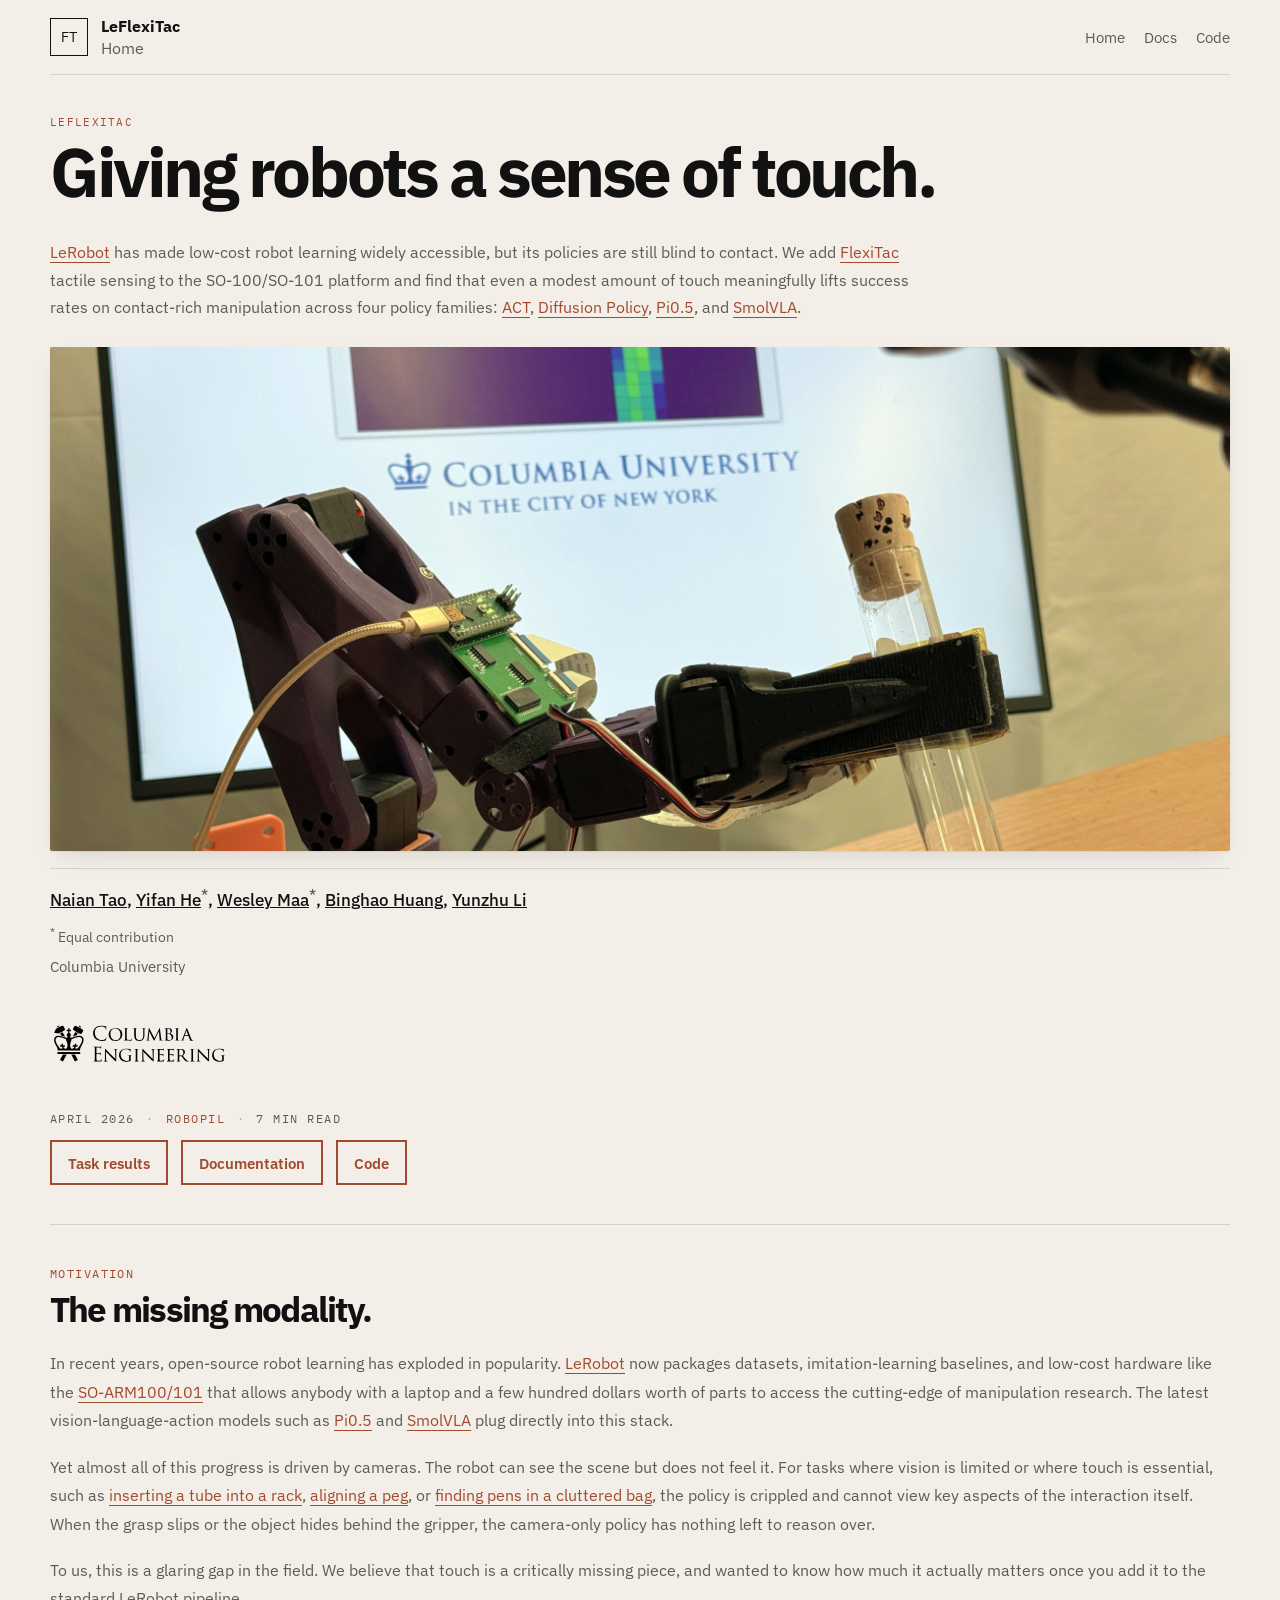
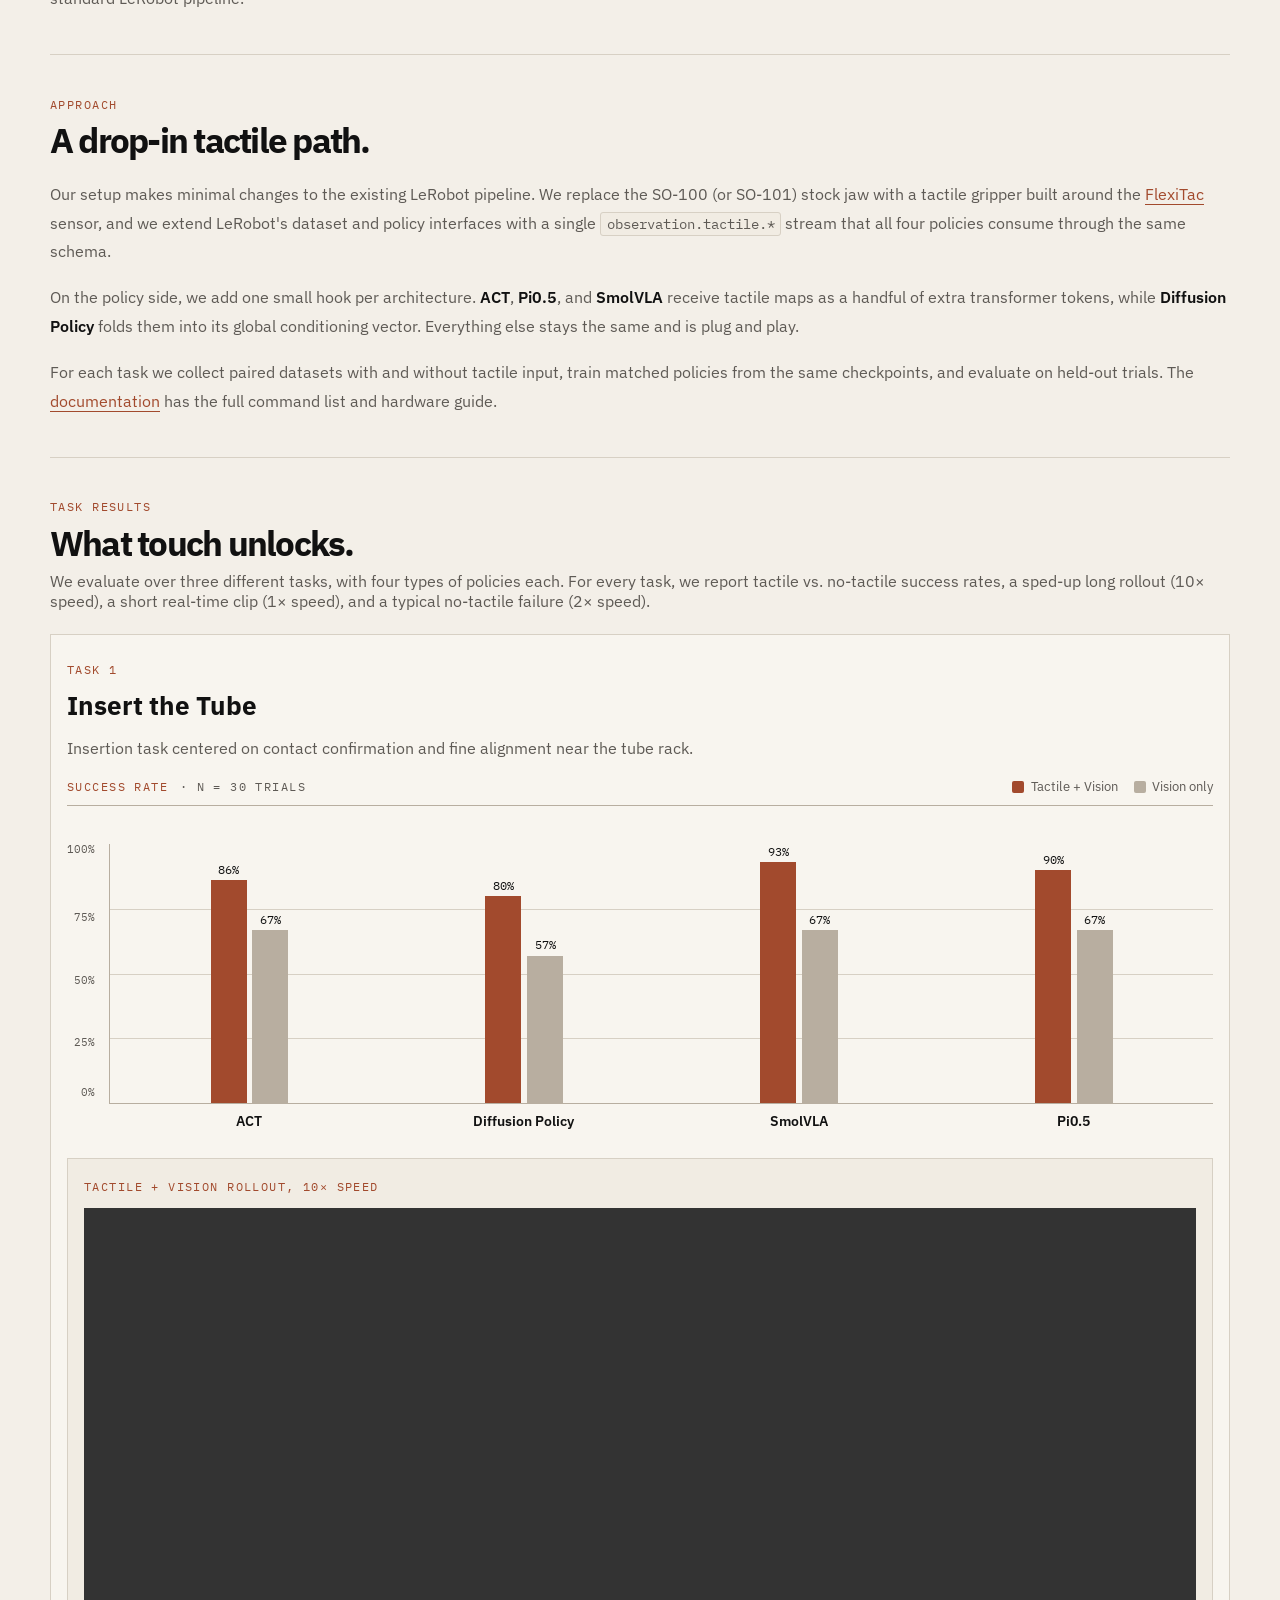
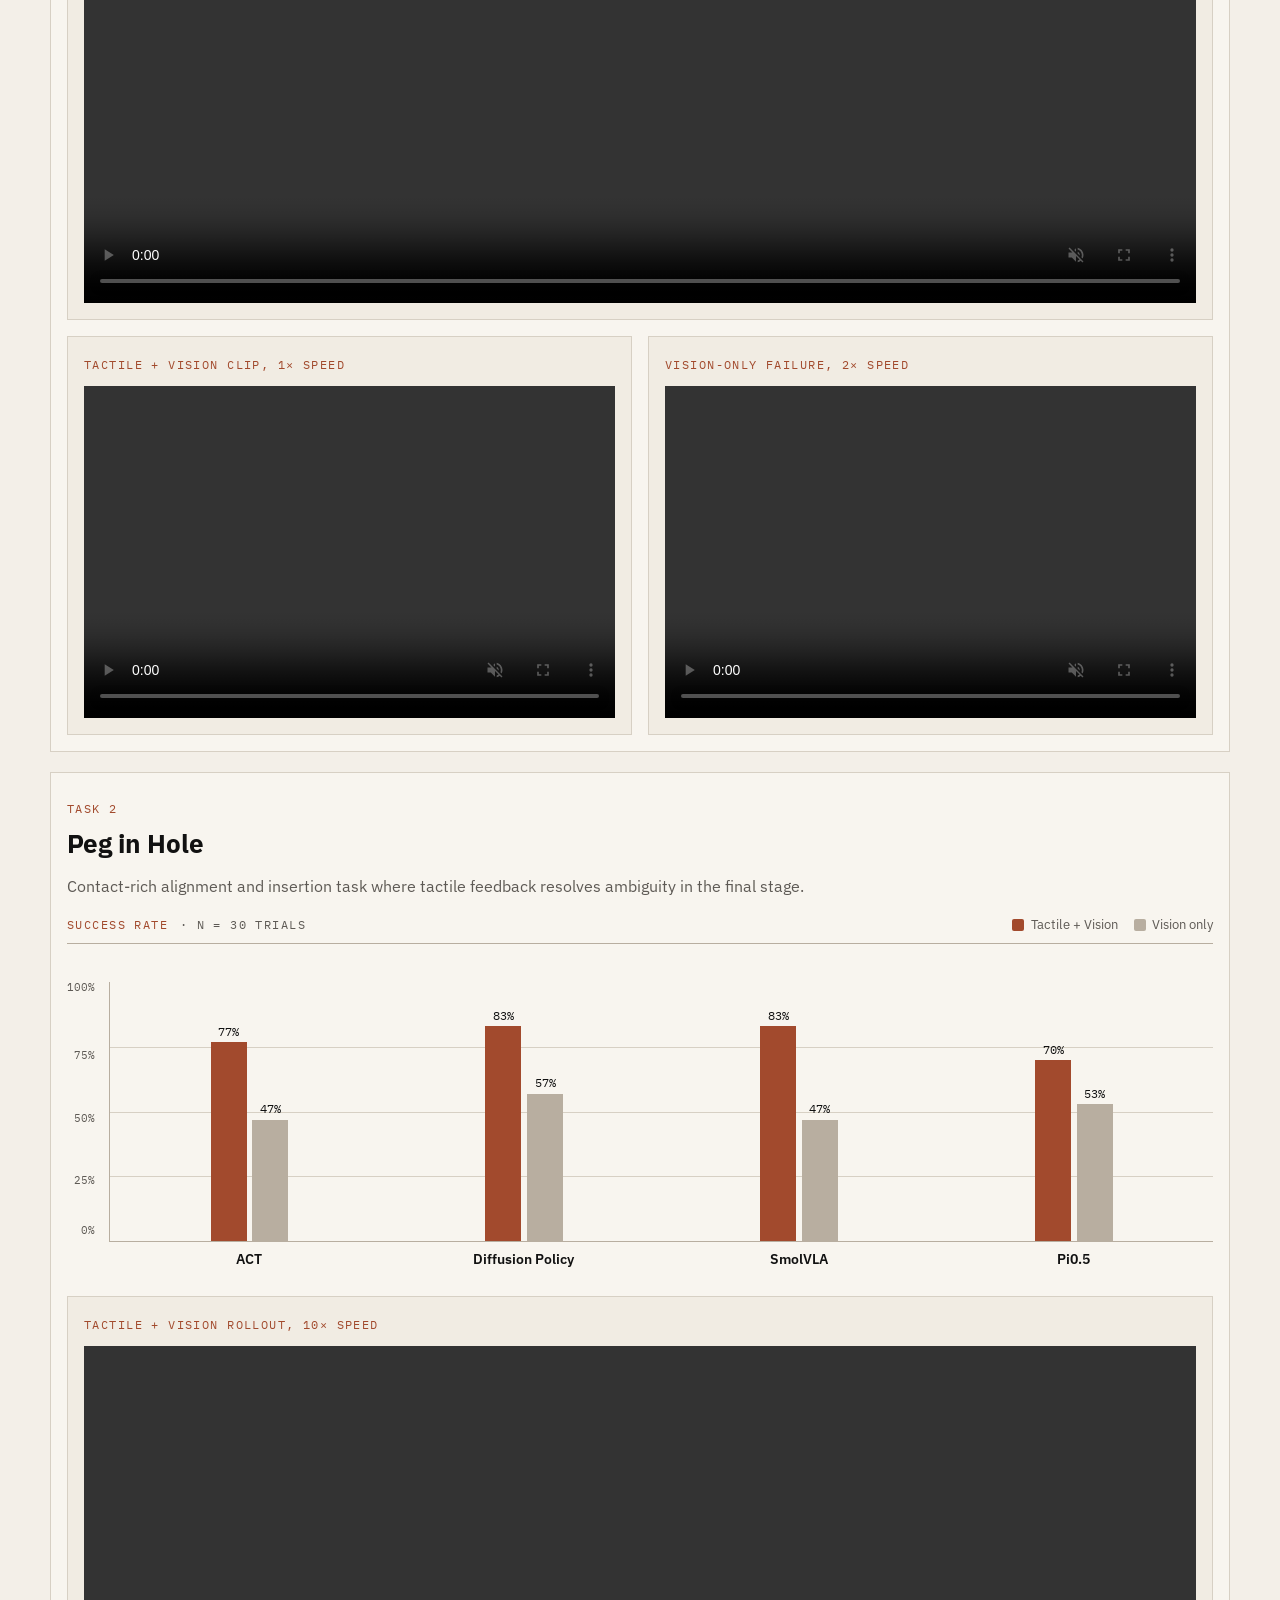
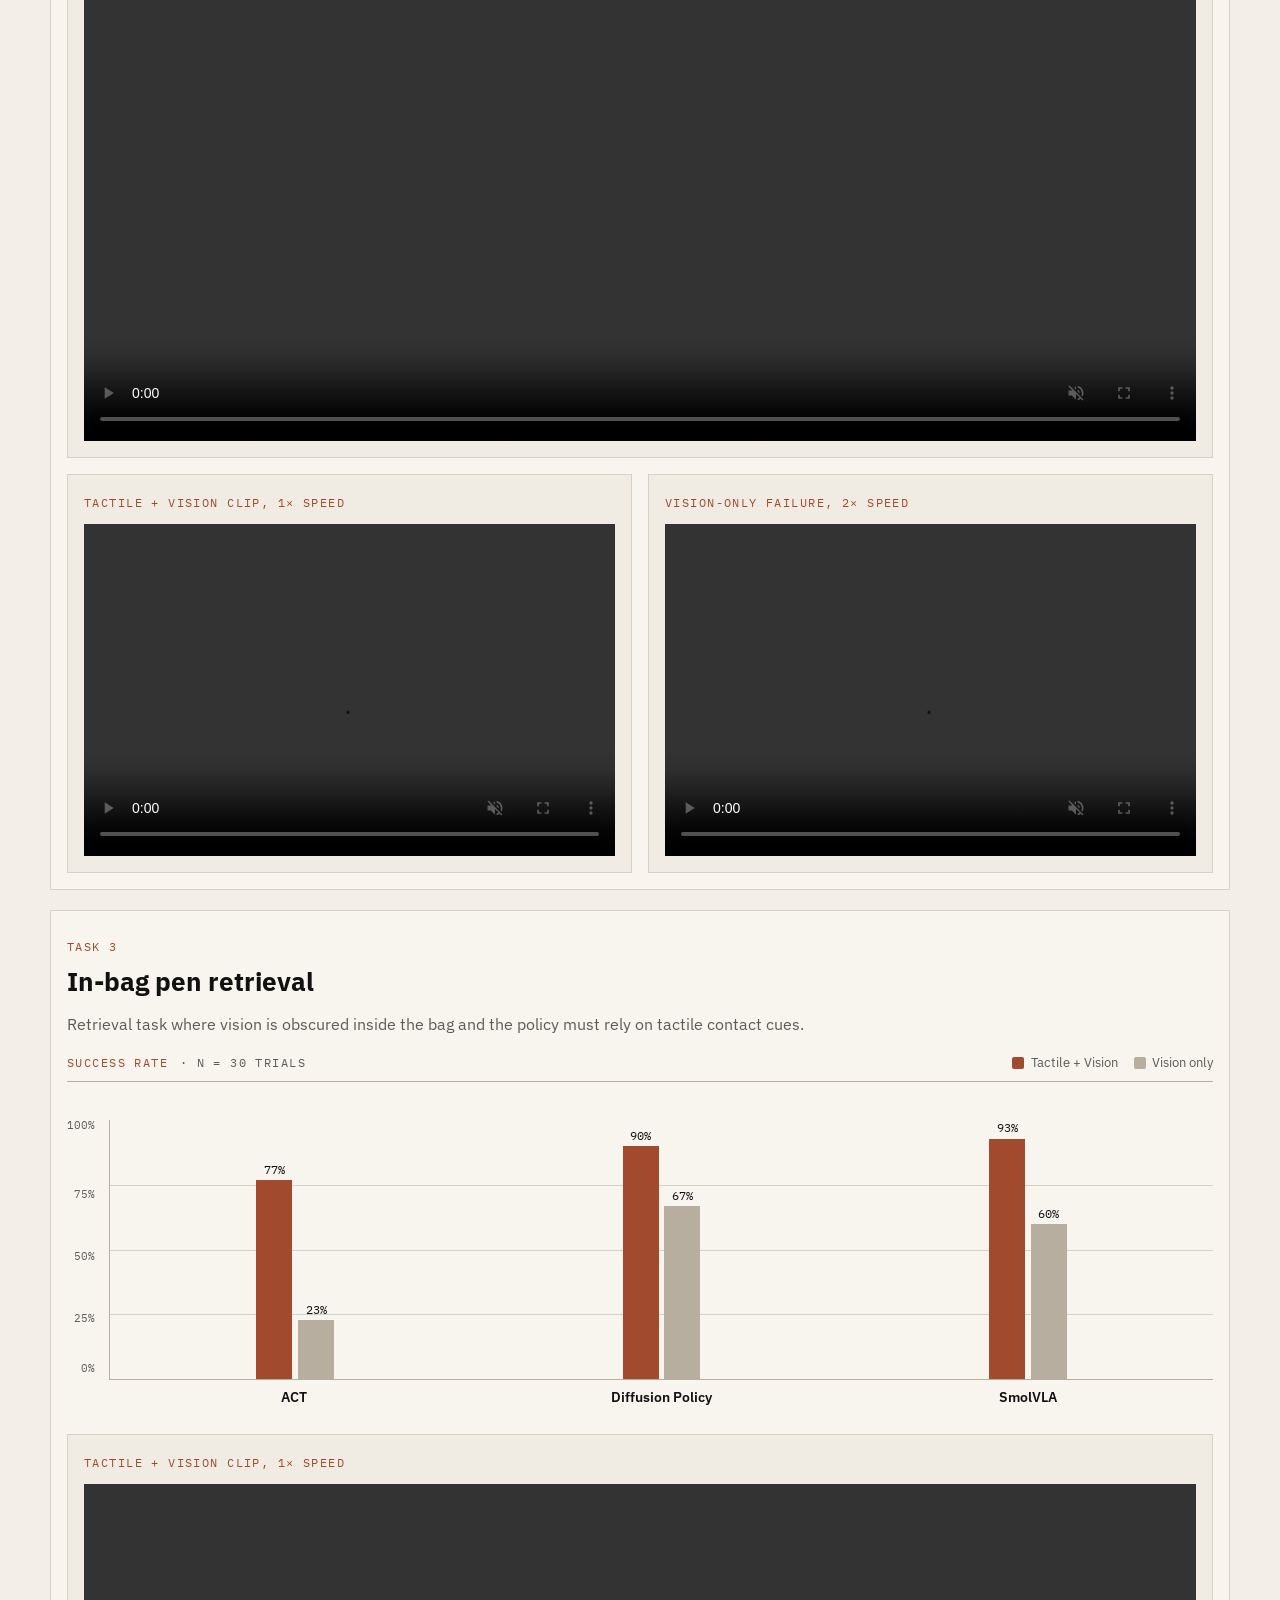
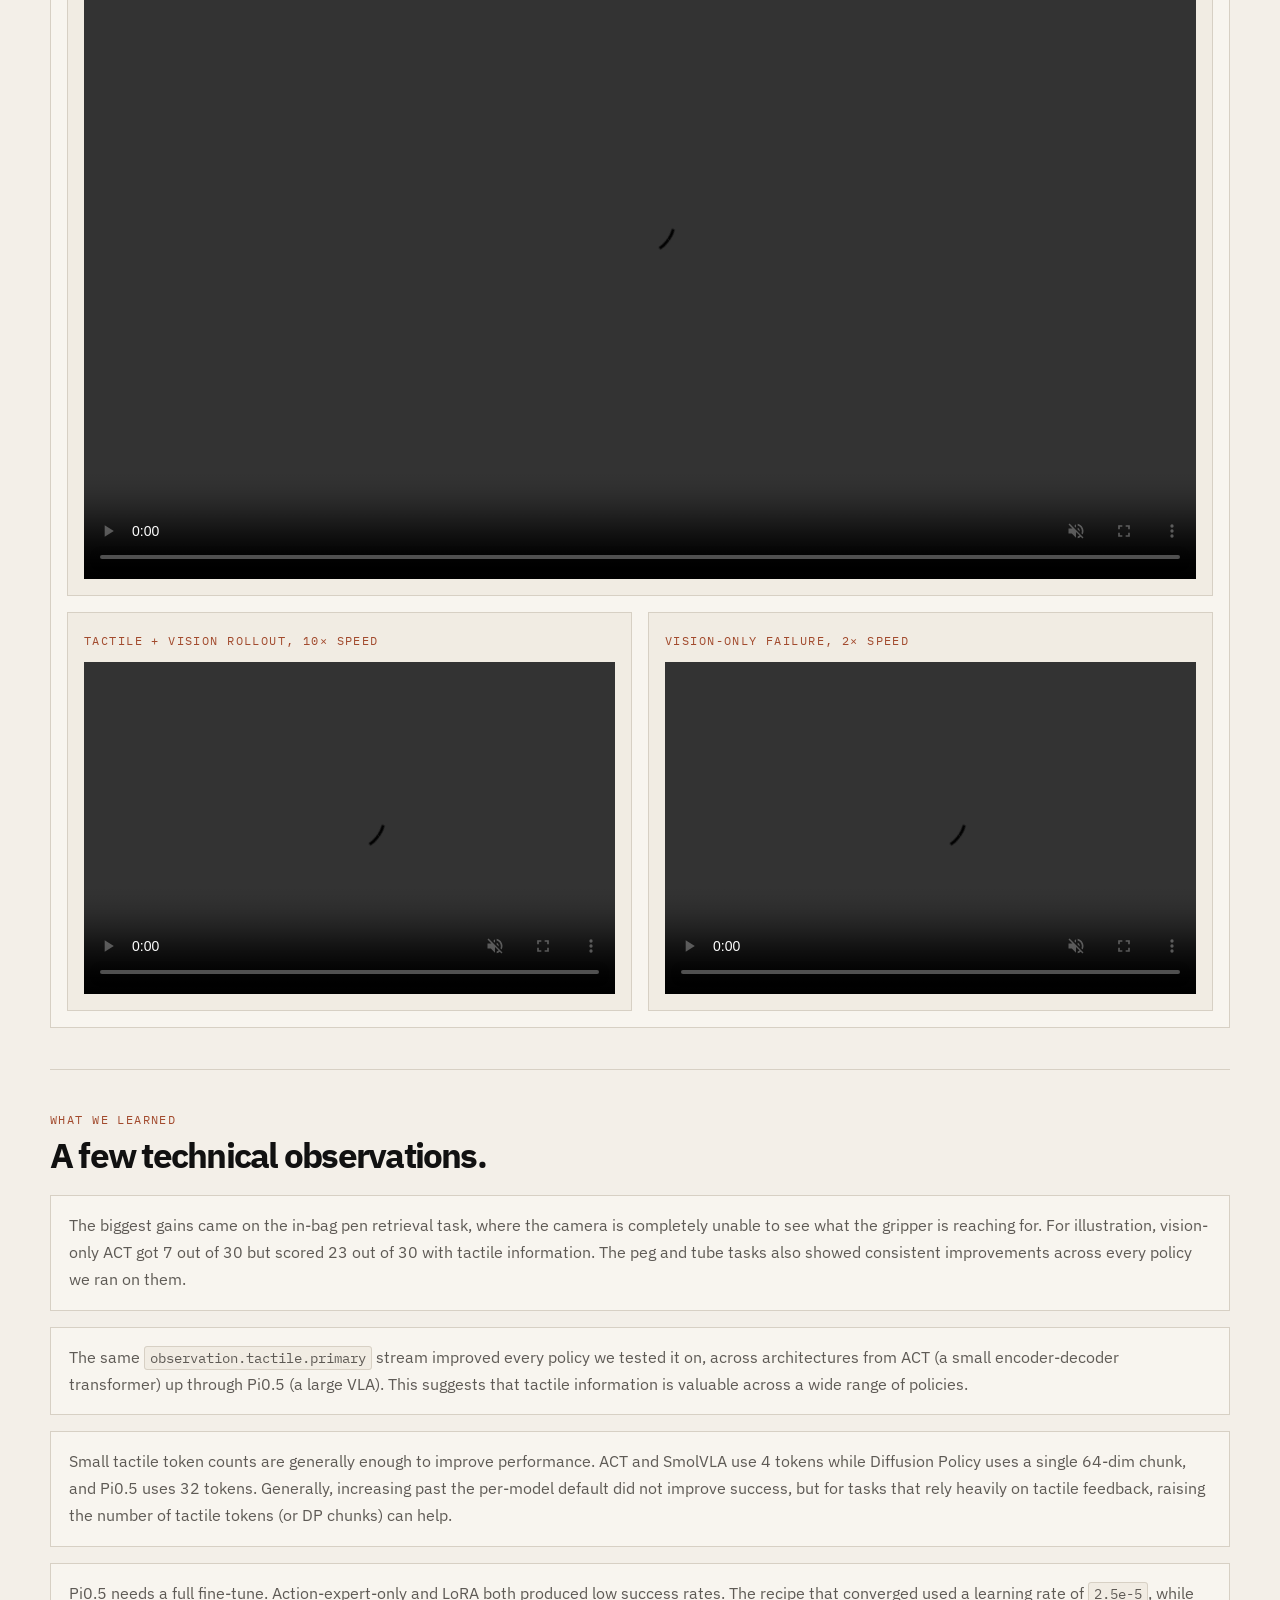
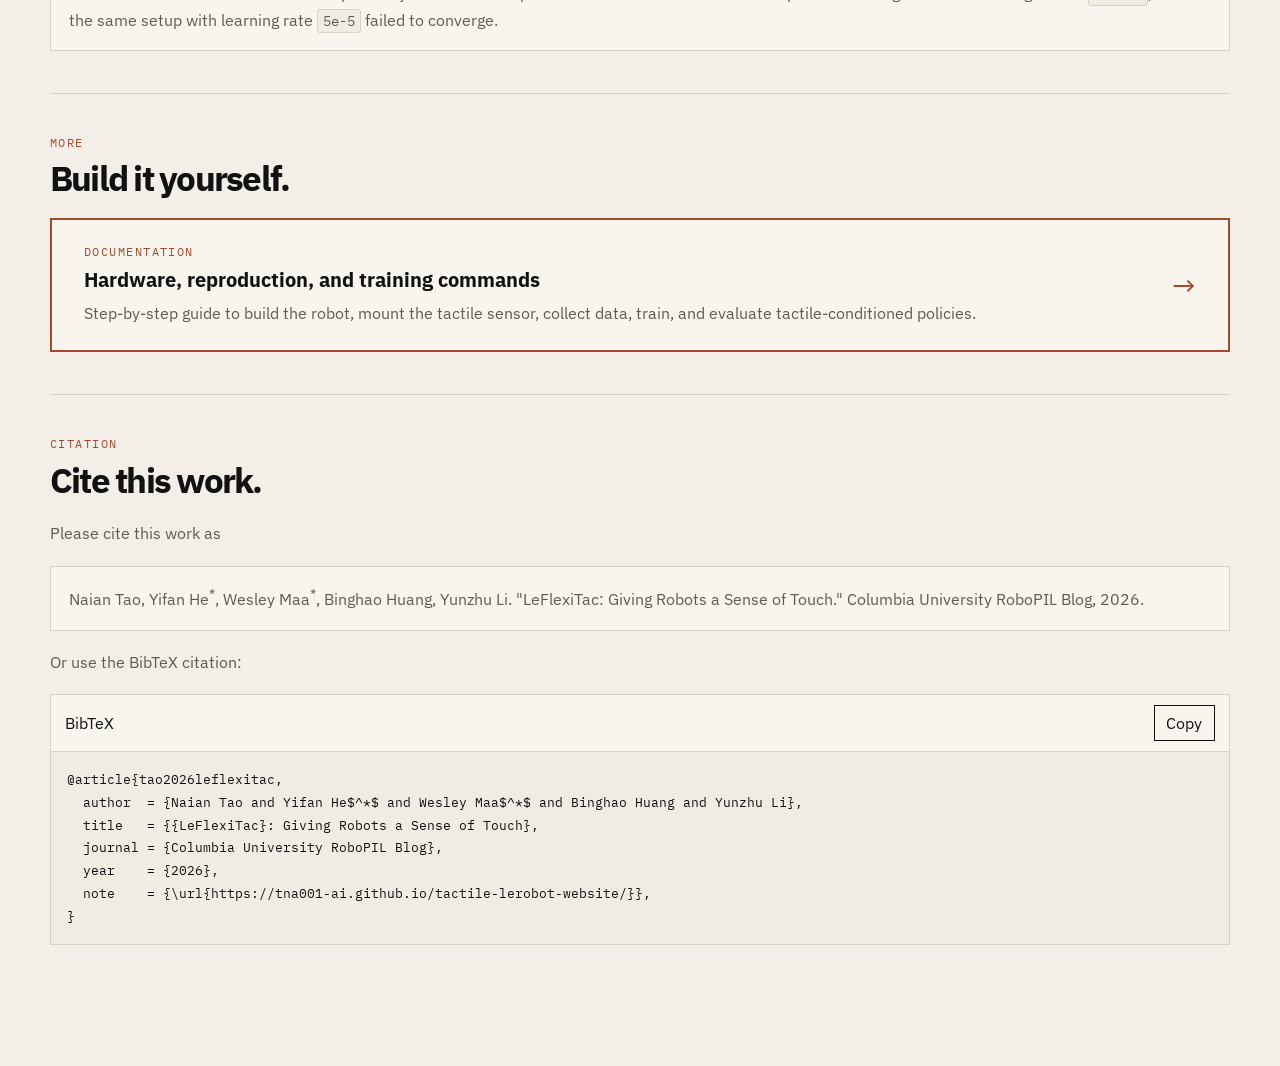
==== commit 97353d61: "update hero cover margin and reposition in the masthead" ====
--- a/index.html
+++ b/index.html
@@ -38,12 +38,6 @@
         <div class="masthead-copy">
           <span class="eyebrow">LeFlexiTac</span>
           <h1>Giving robots a sense of touch.</h1>
-          <figure class="hero-cover">
-            <picture>
-              <source media="(max-width: 720px)" srcset="assets/media/hero/leflexitac-cover-1200.jpg">
-              <img src="assets/media/hero/leflexitac-cover.jpg" alt="LeFlexiTac tactile robot gripper holding a test tube in front of a Columbia University display">
-            </picture>
-          </figure>
           <p class="masthead-summary">
             <a href="https://github.com/huggingface/lerobot" target="_blank" rel="noreferrer">LeRobot</a> has made
             low-cost robot learning widely accessible, but its policies are still blind to contact. We add
@@ -55,6 +49,12 @@
             <a href="https://www.pi.website/blog/pi05" target="_blank" rel="noreferrer">Pi0.5</a>, and
             <a href="https://huggingface.co/blog/smolvla" target="_blank" rel="noreferrer">SmolVLA</a>.
           </p>
+          <figure class="hero-cover">
+            <picture>
+              <source media="(max-width: 720px)" srcset="assets/media/hero/leflexitac-cover-1200.jpg">
+              <img src="assets/media/hero/leflexitac-cover.jpg" alt="LeFlexiTac tactile robot gripper holding a test tube in front of a Columbia University display">
+            </picture>
+          </figure>
           <div class="masthead-details">
             <p class="masthead-authors">
               <a href="https://tna001-ai.github.io/" target="_blank" rel="noreferrer">Naian Tao</a>,
--- a/assets/styles.css
+++ b/assets/styles.css
@@ -183,7 +183,7 @@
 }
 
 .hero-cover {
-  margin: 0 0 2rem;
+  margin: 1.6rem 0 0;
   overflow: hidden;
   background: var(--panel-strong);
   border-radius: 2px;
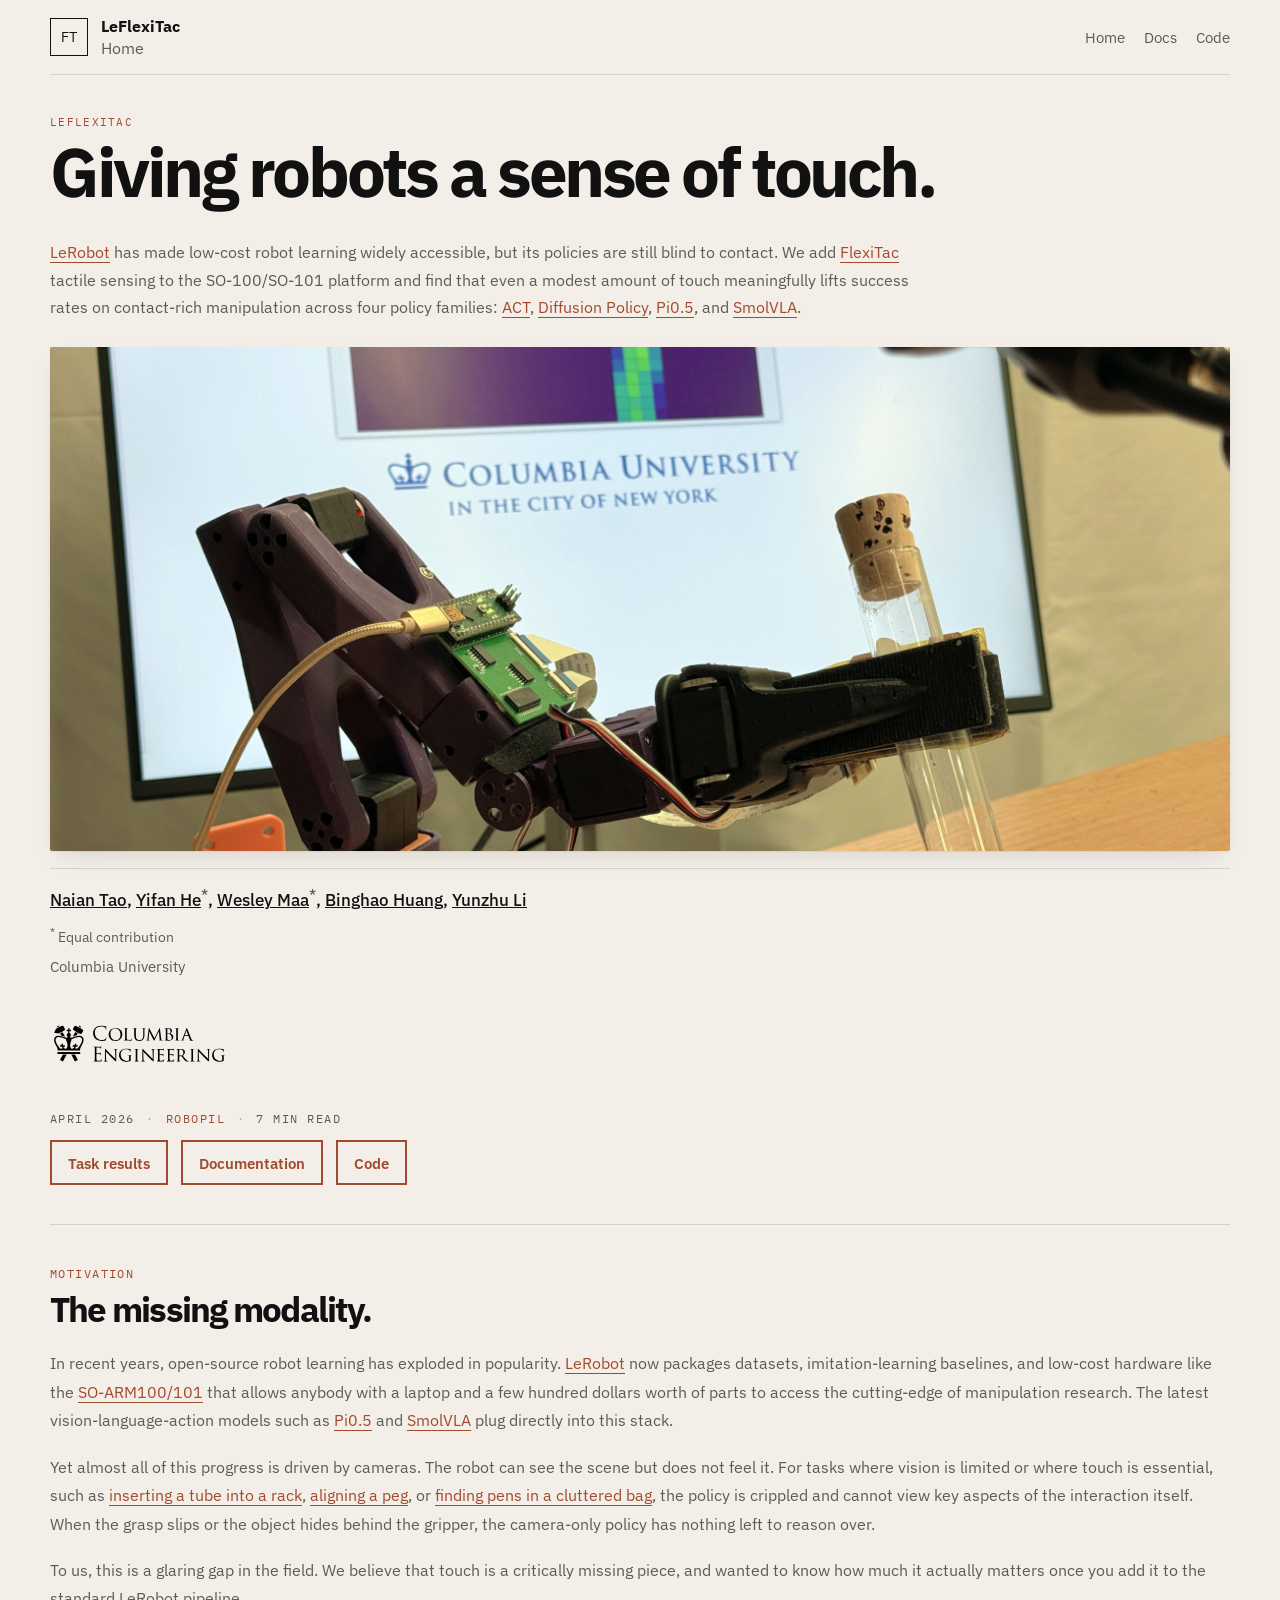
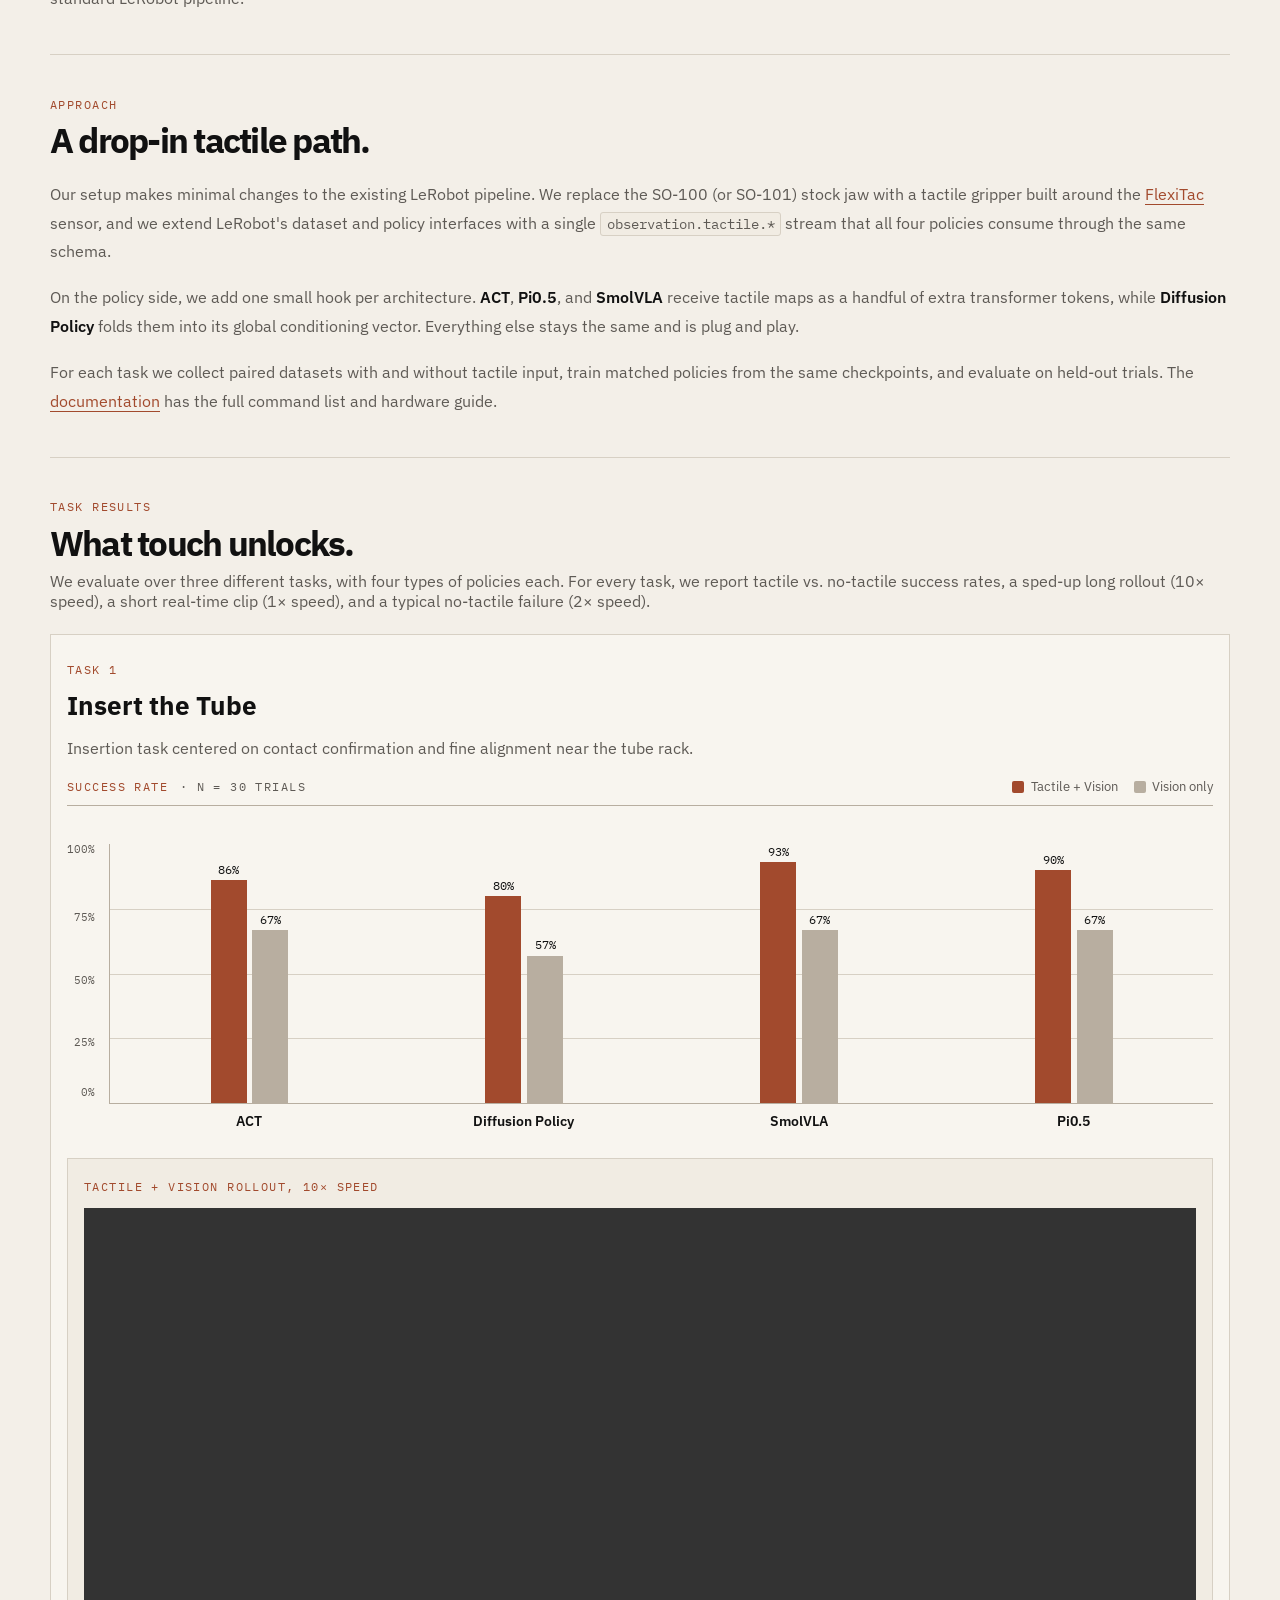
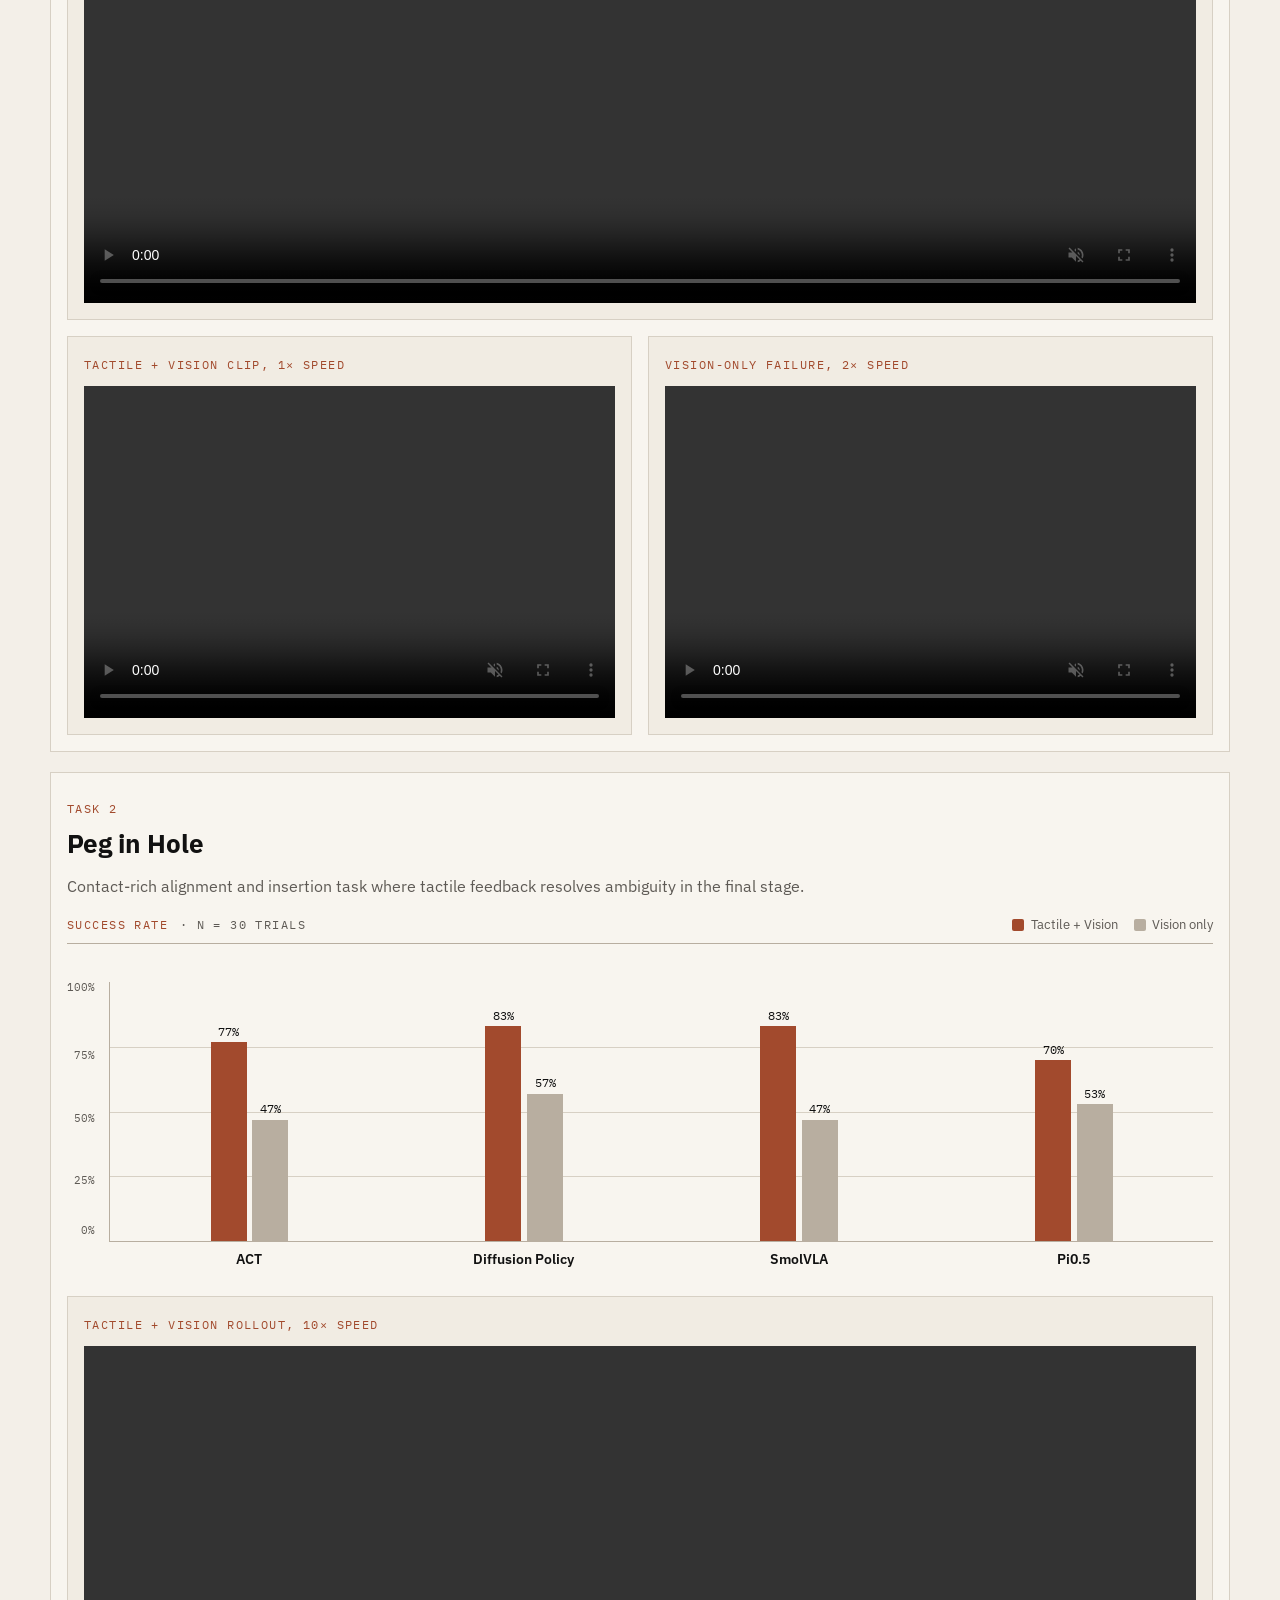
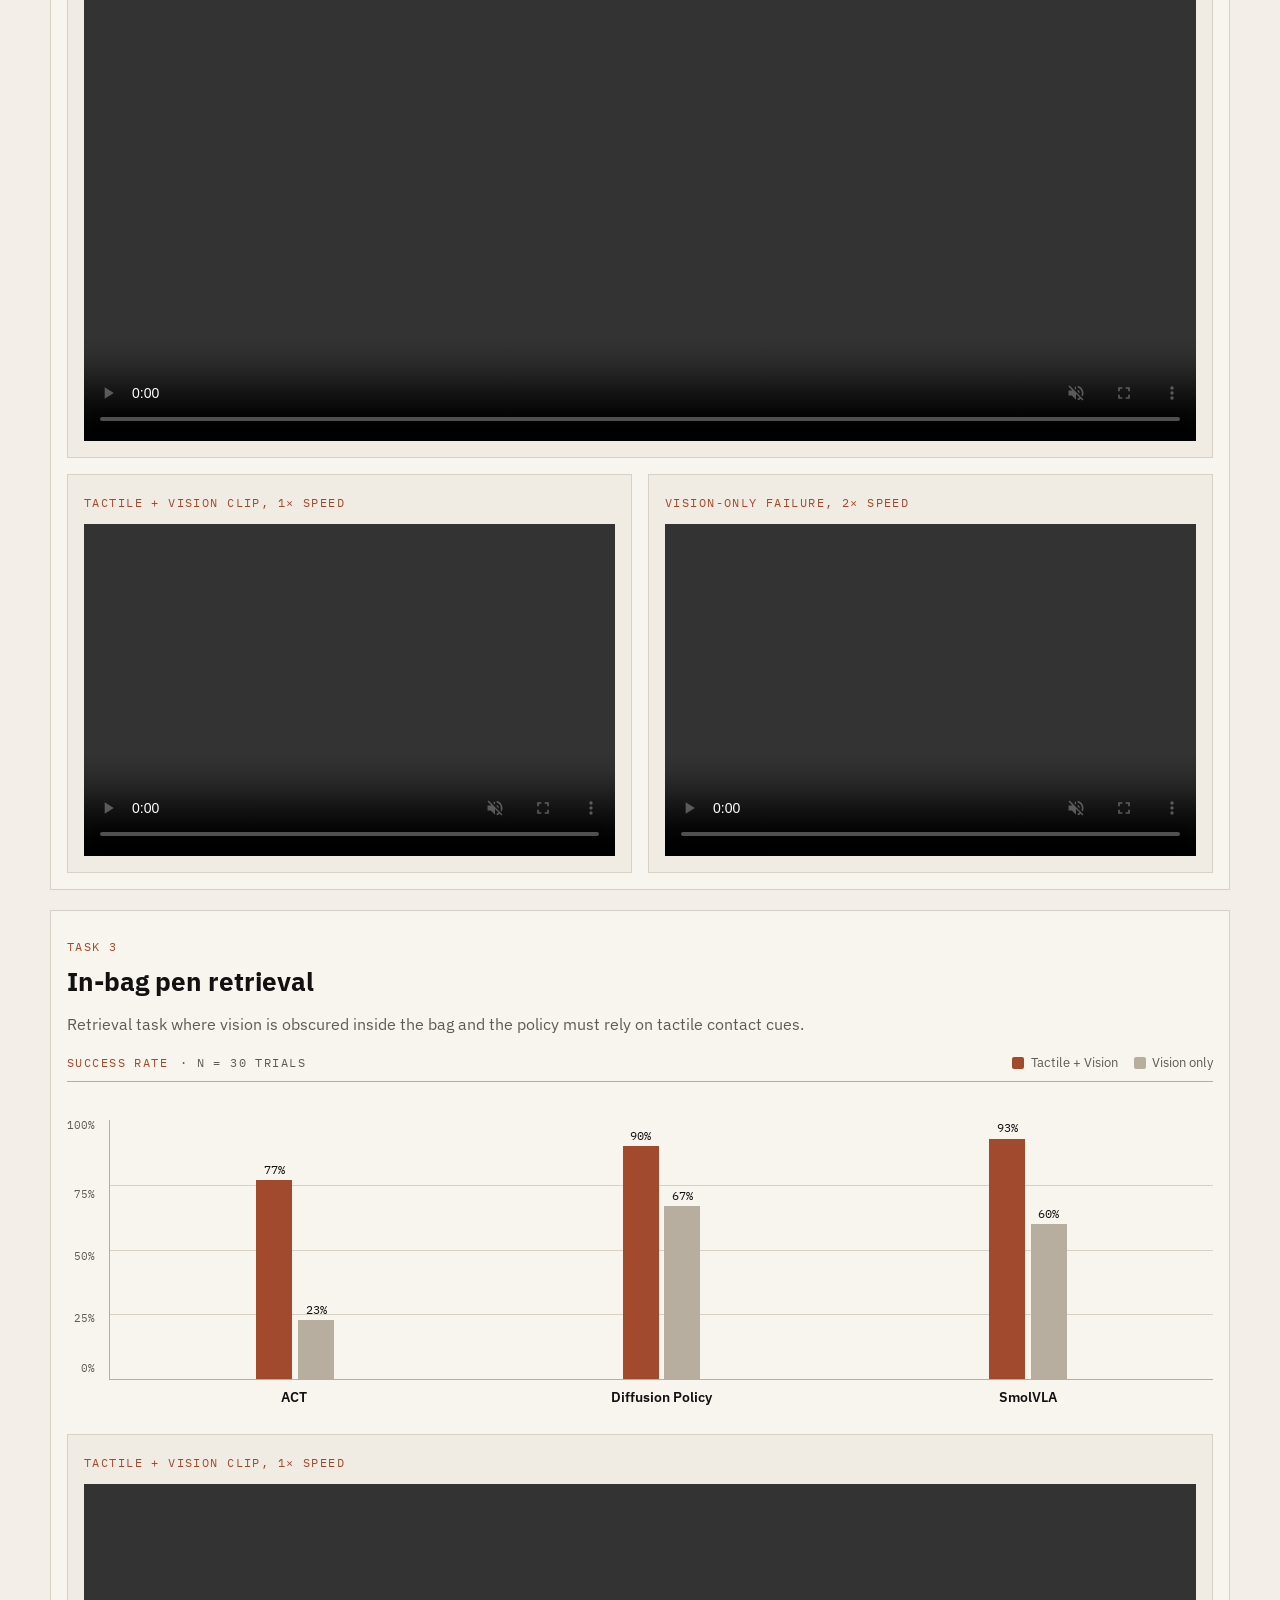
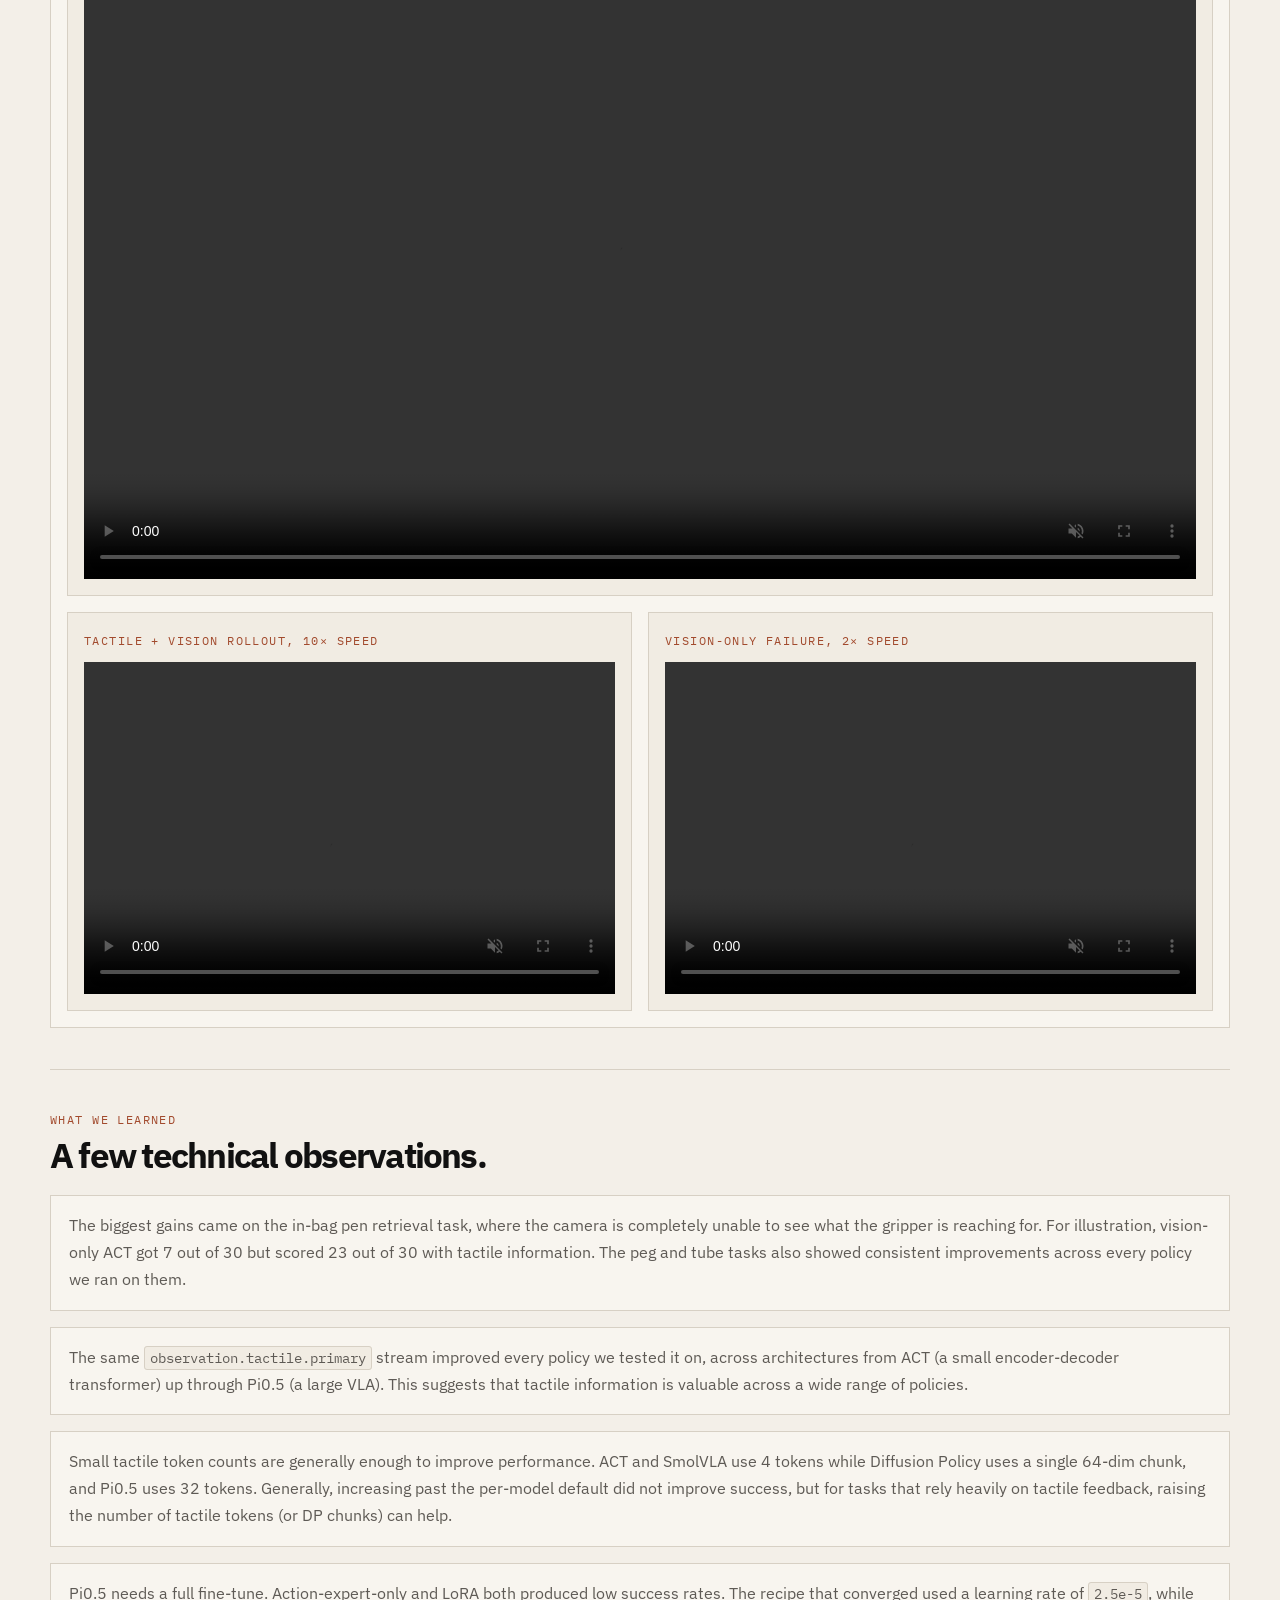
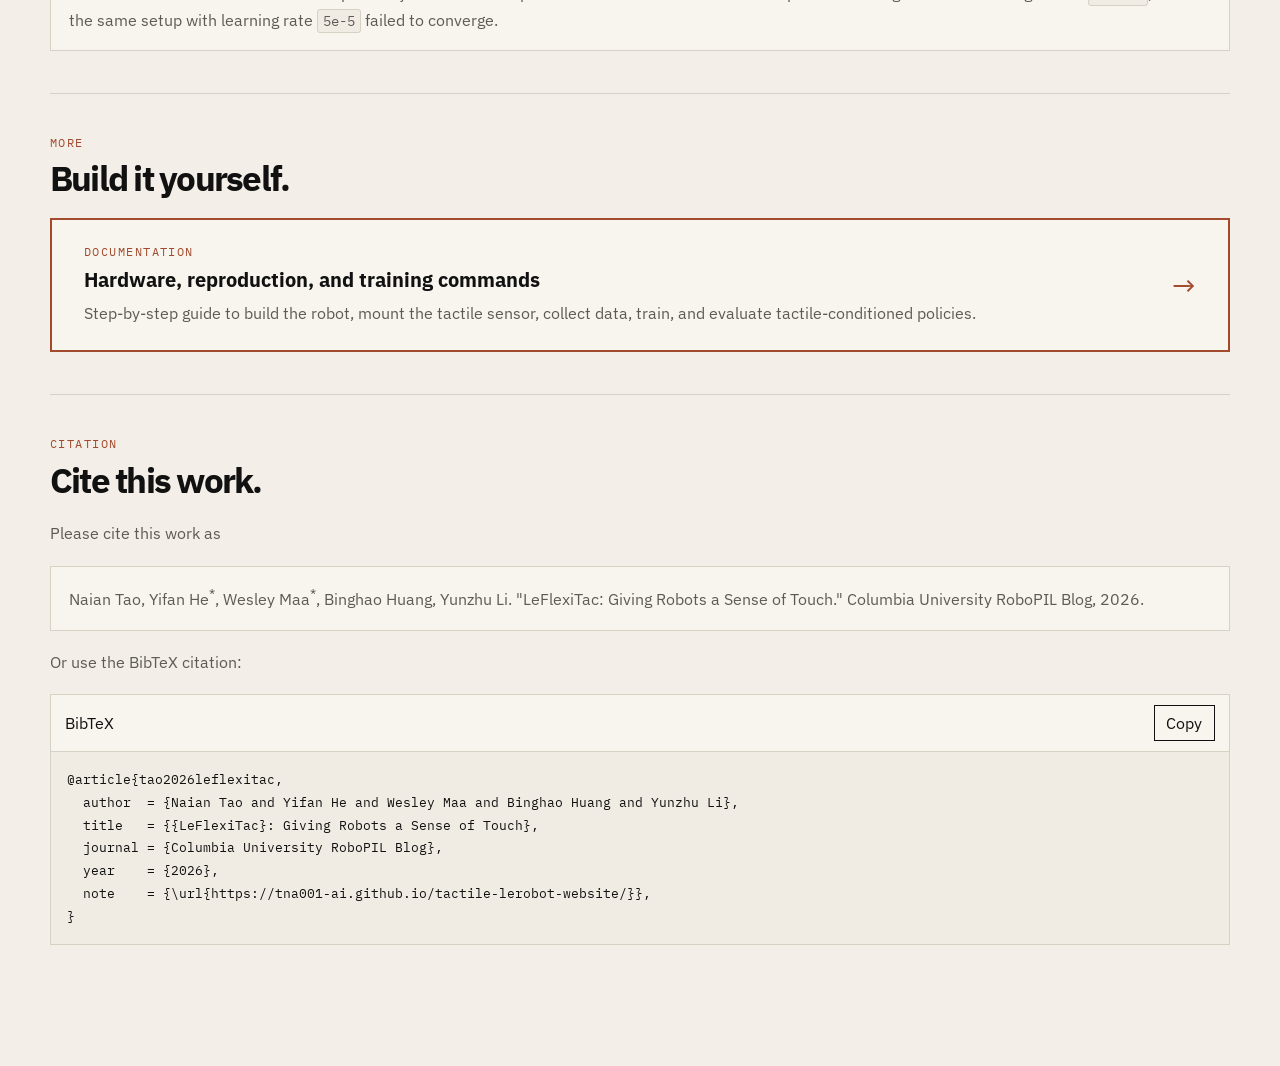
==== commit 008d053d: "remove star" ====
--- a/index.html
+++ b/index.html
@@ -217,7 +217,7 @@
               <button class="copy-button" type="button" data-copy-target="citation-bibtex">Copy</button>
             </div>
 <pre class="code-block"><code id="citation-bibtex">@article{tao2026leflexitac,
-  author  = {Naian Tao and Yifan He$^*$ and Wesley Maa$^*$ and Binghao Huang and Yunzhu Li},
+  author  = {Naian Tao and Yifan He and Wesley Maa and Binghao Huang and Yunzhu Li},
   title   = {{LeFlexiTac}: Giving Robots a Sense of Touch},
   journal = {Columbia University RoboPIL Blog},
   year    = {2026},
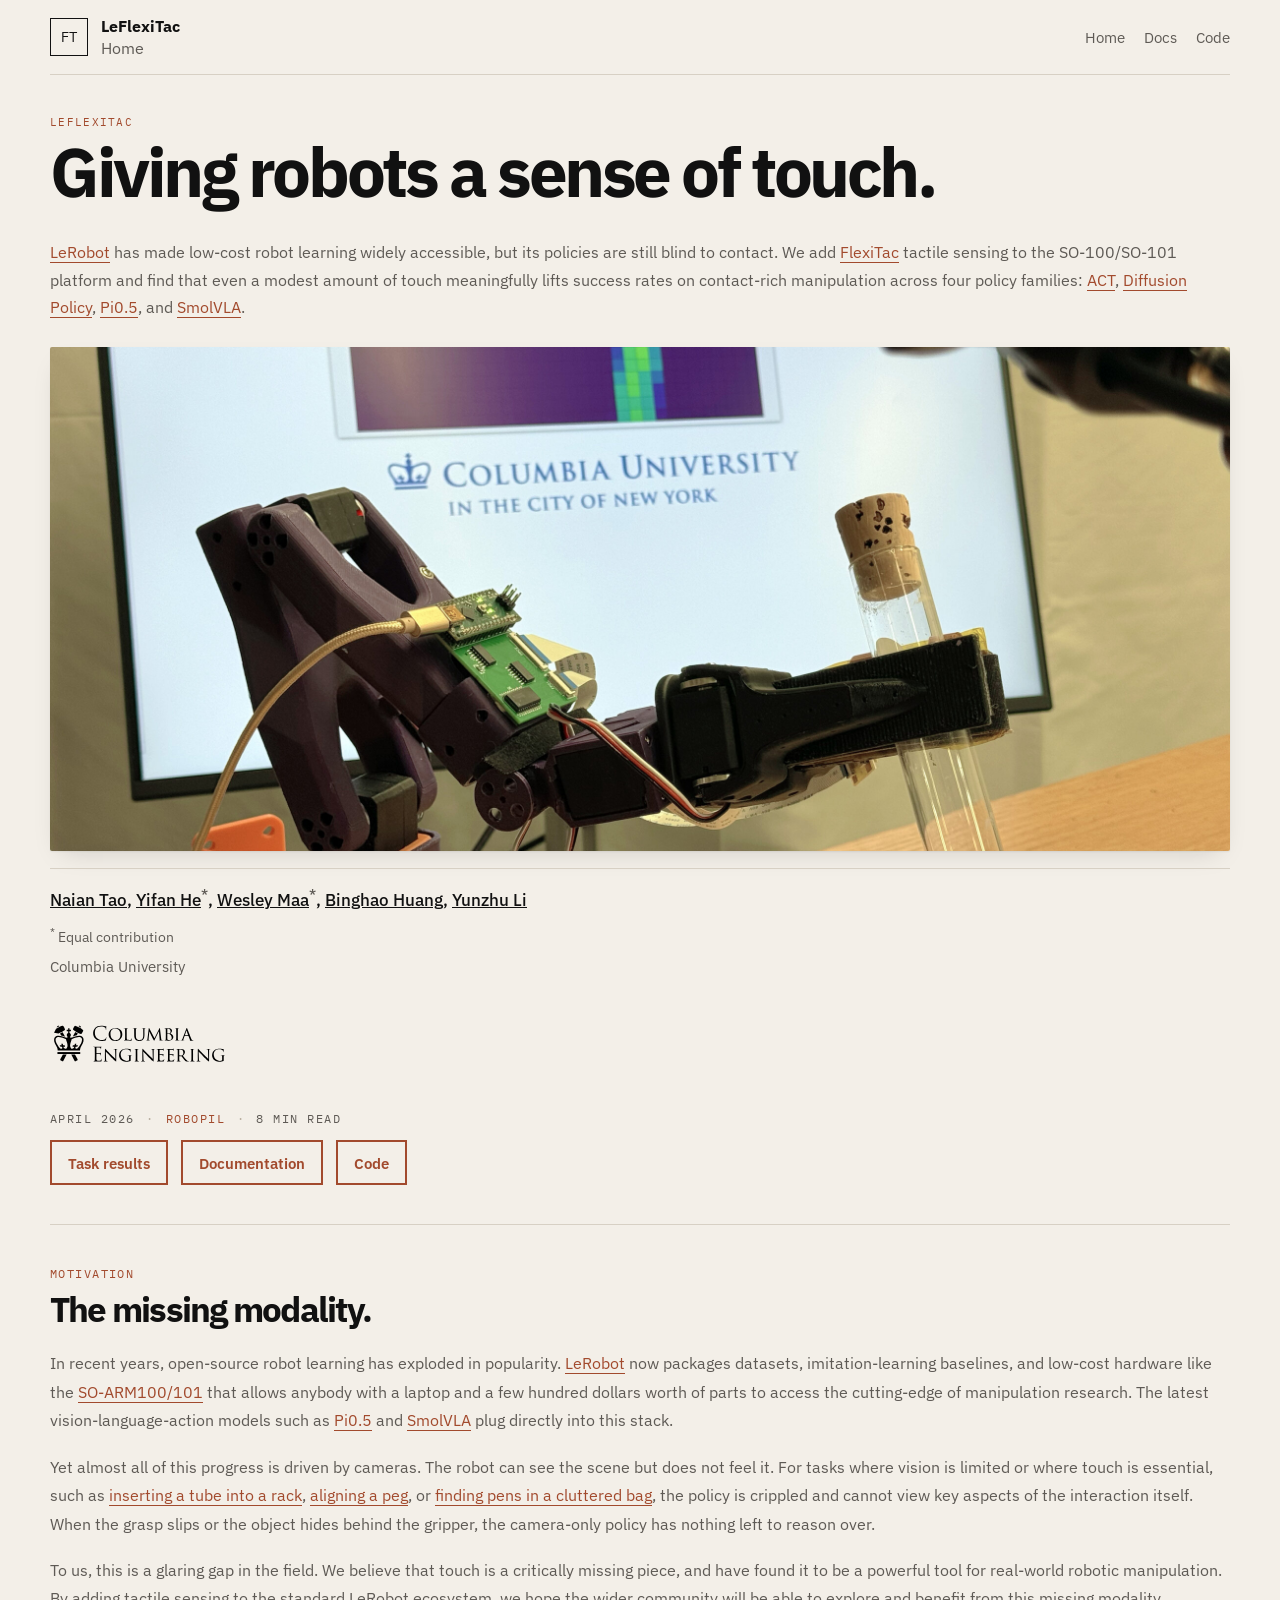
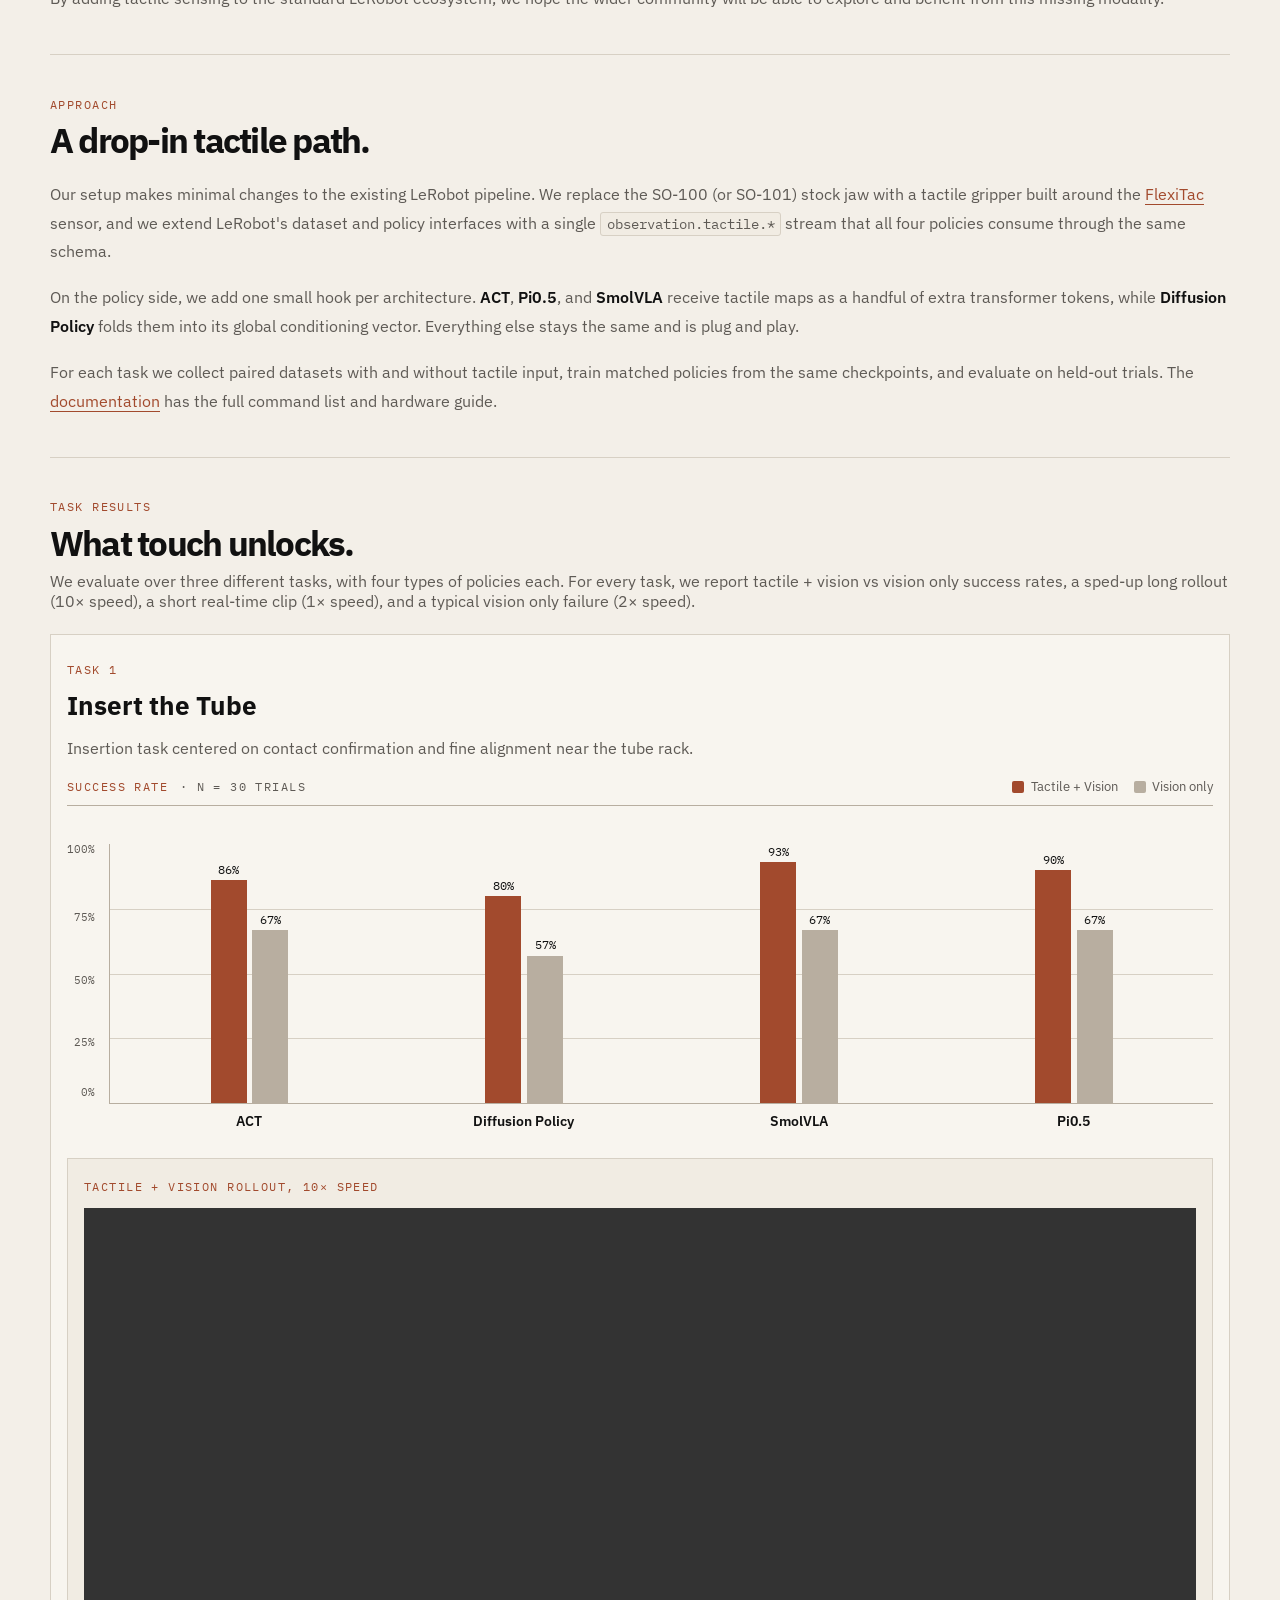
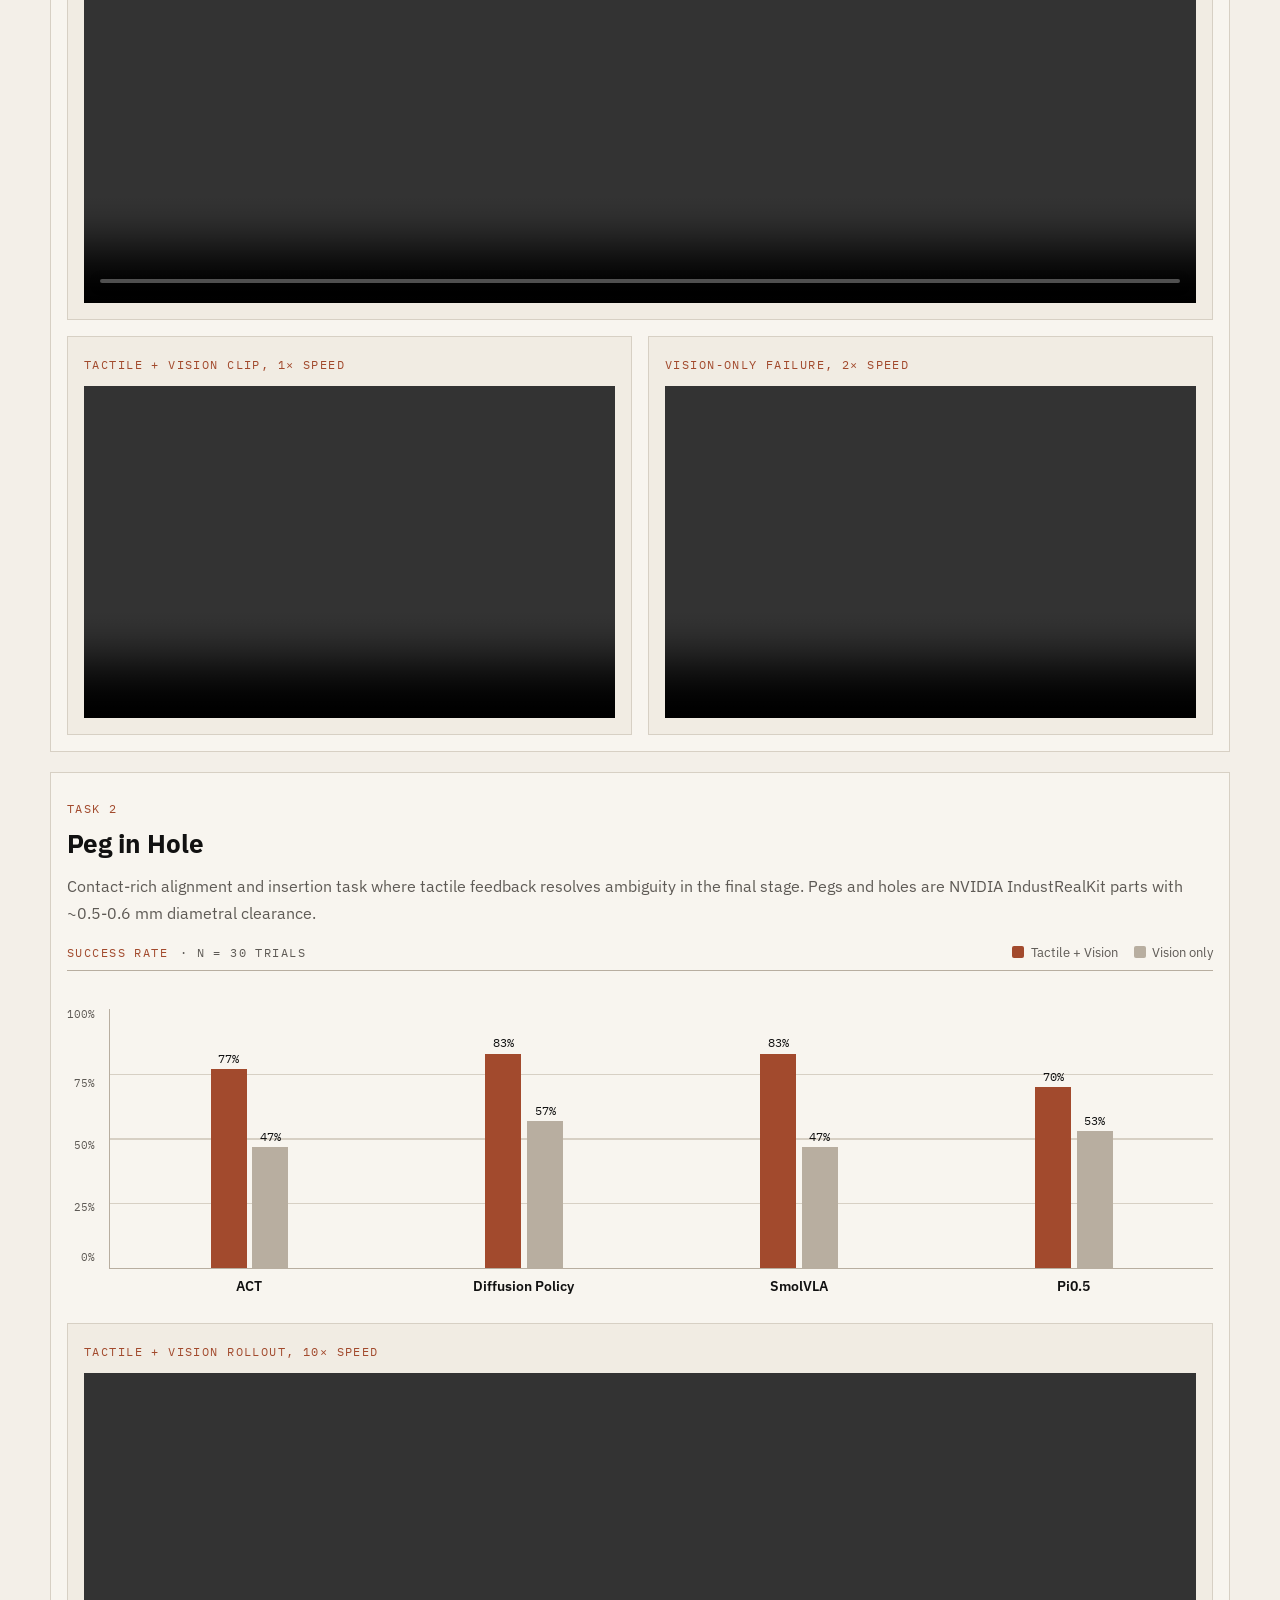
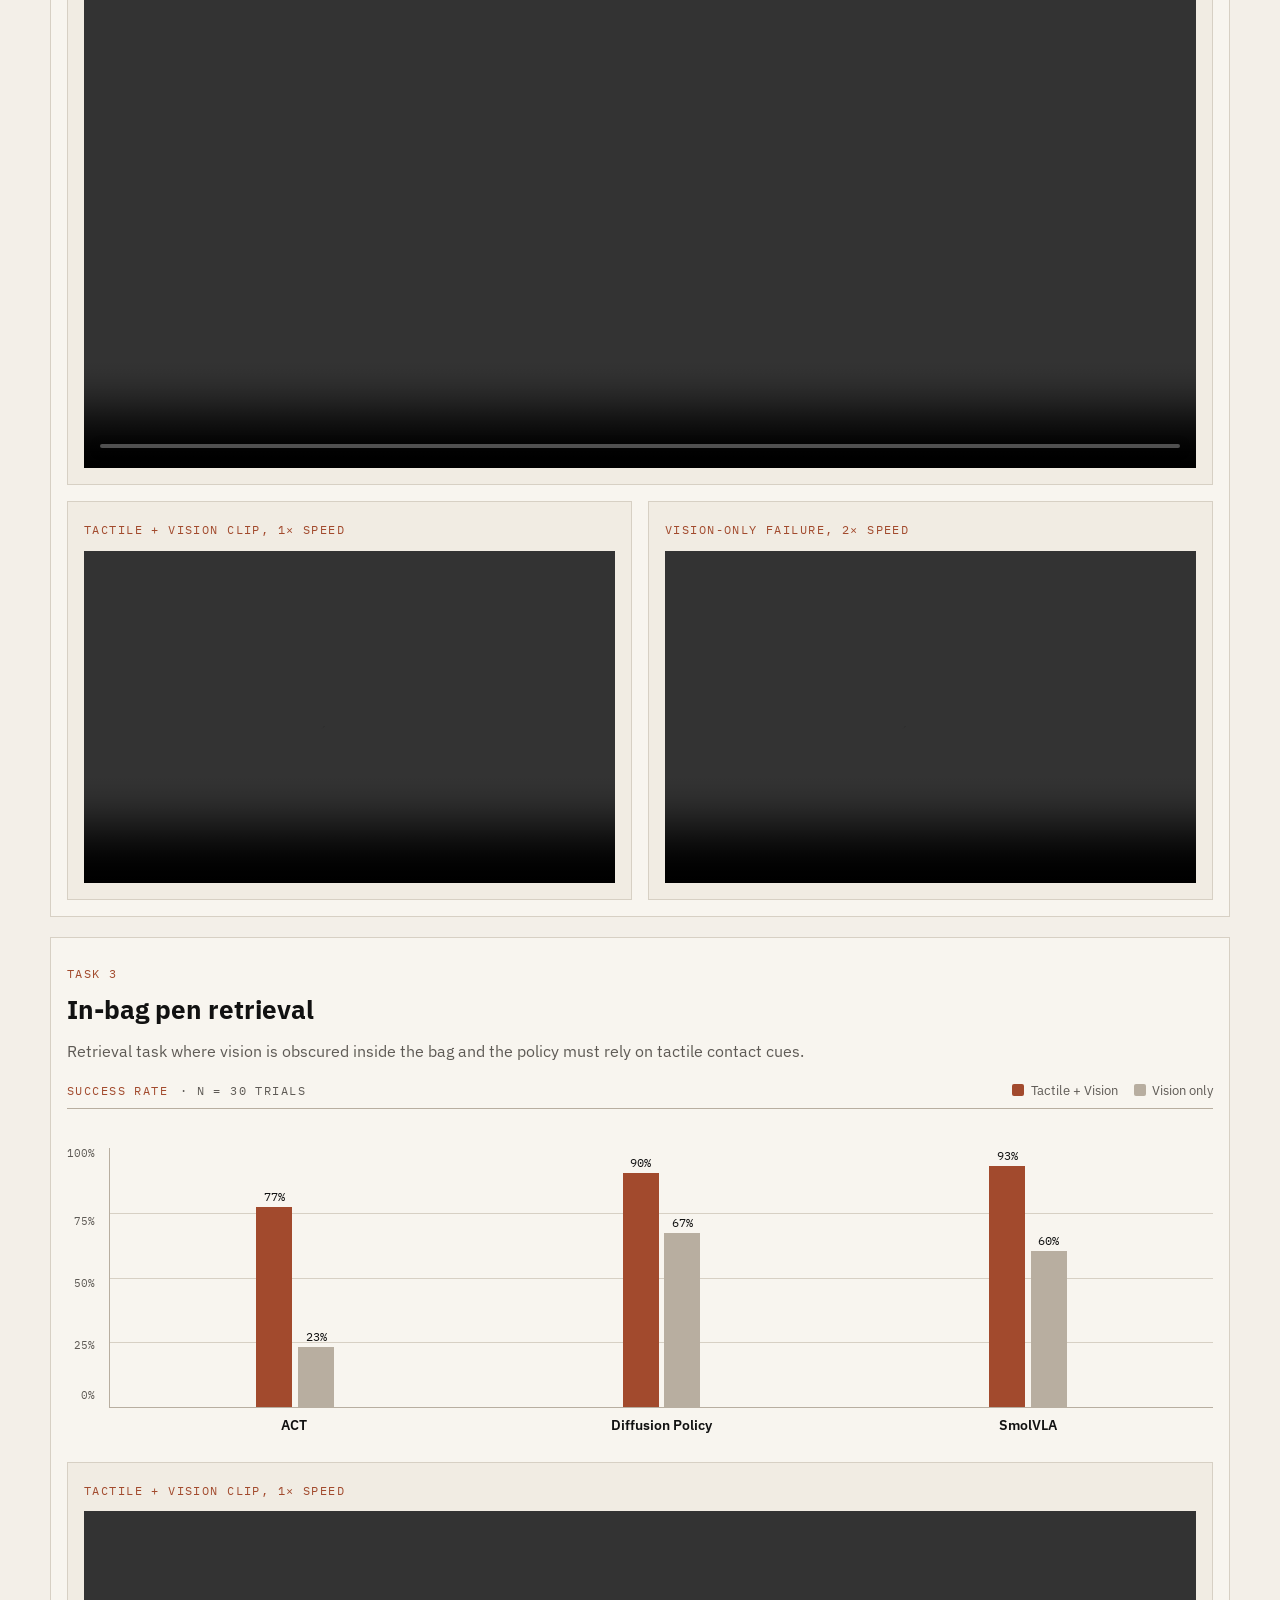
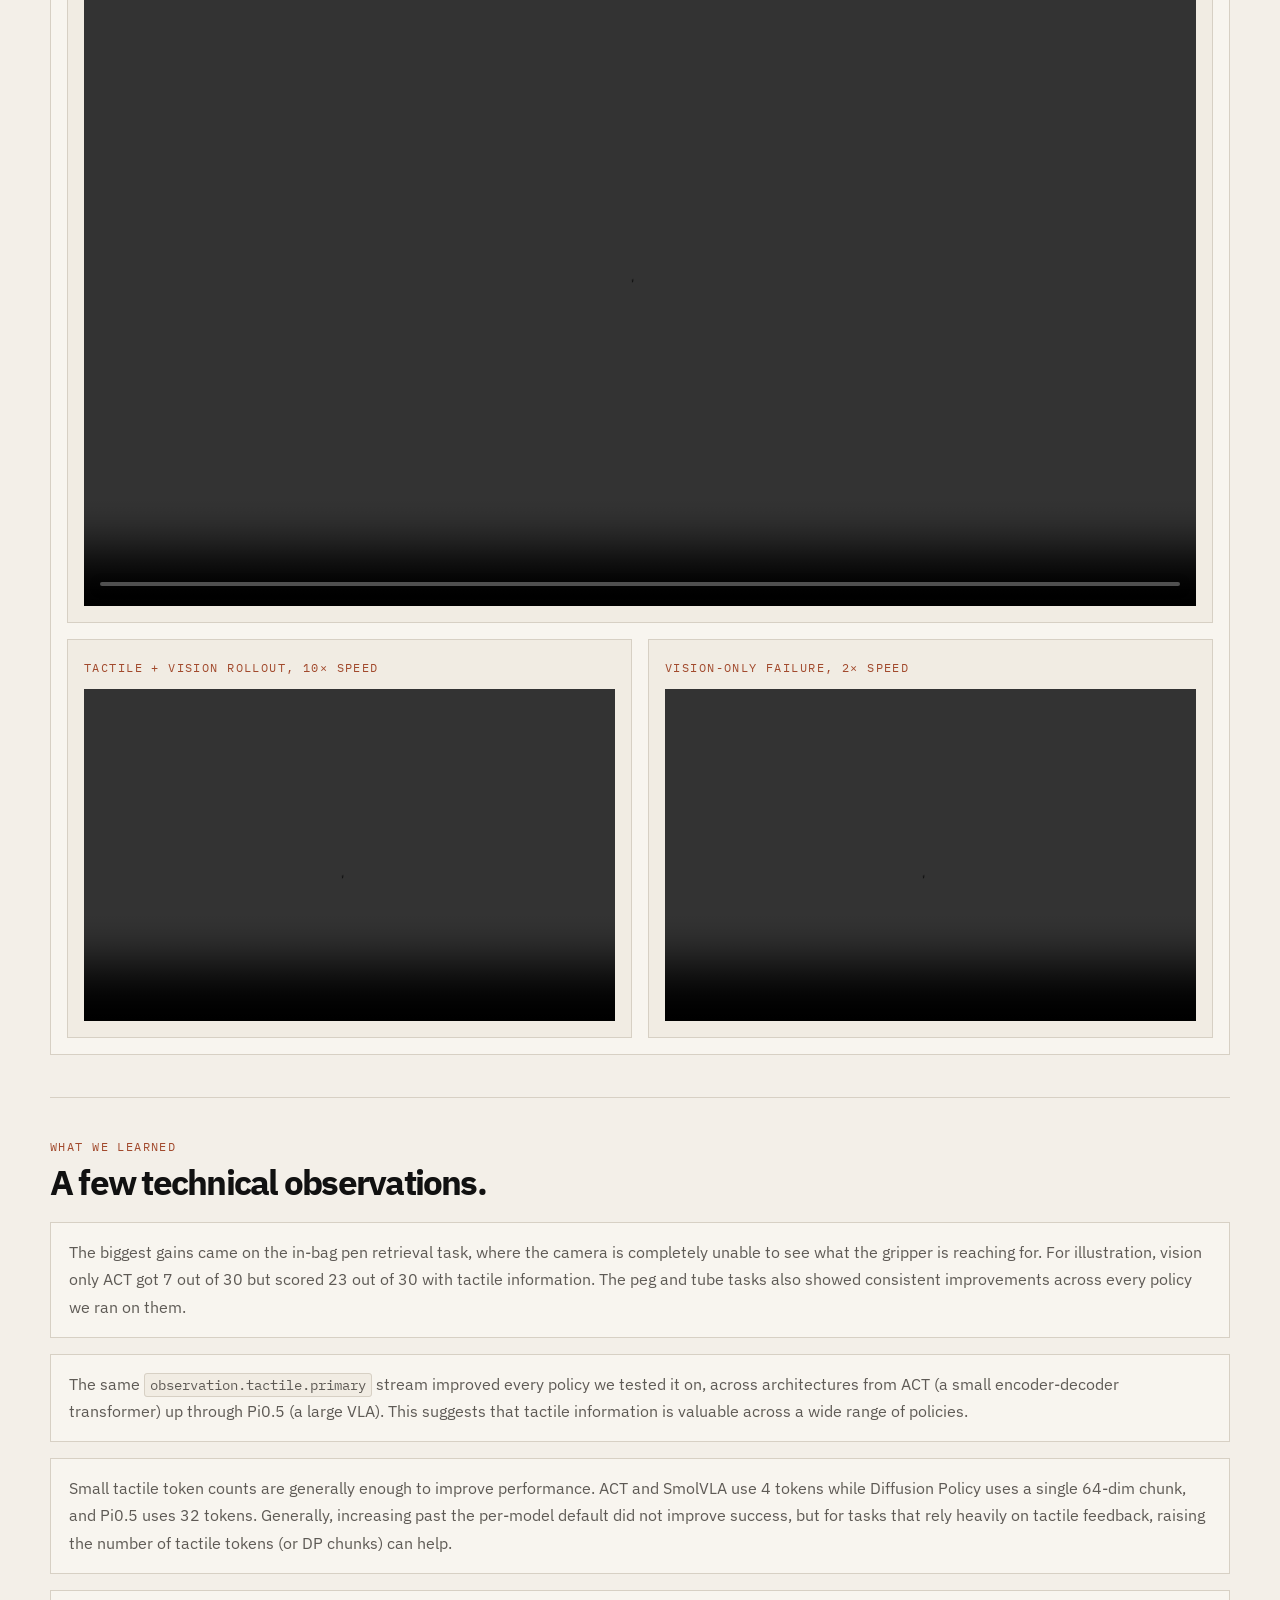
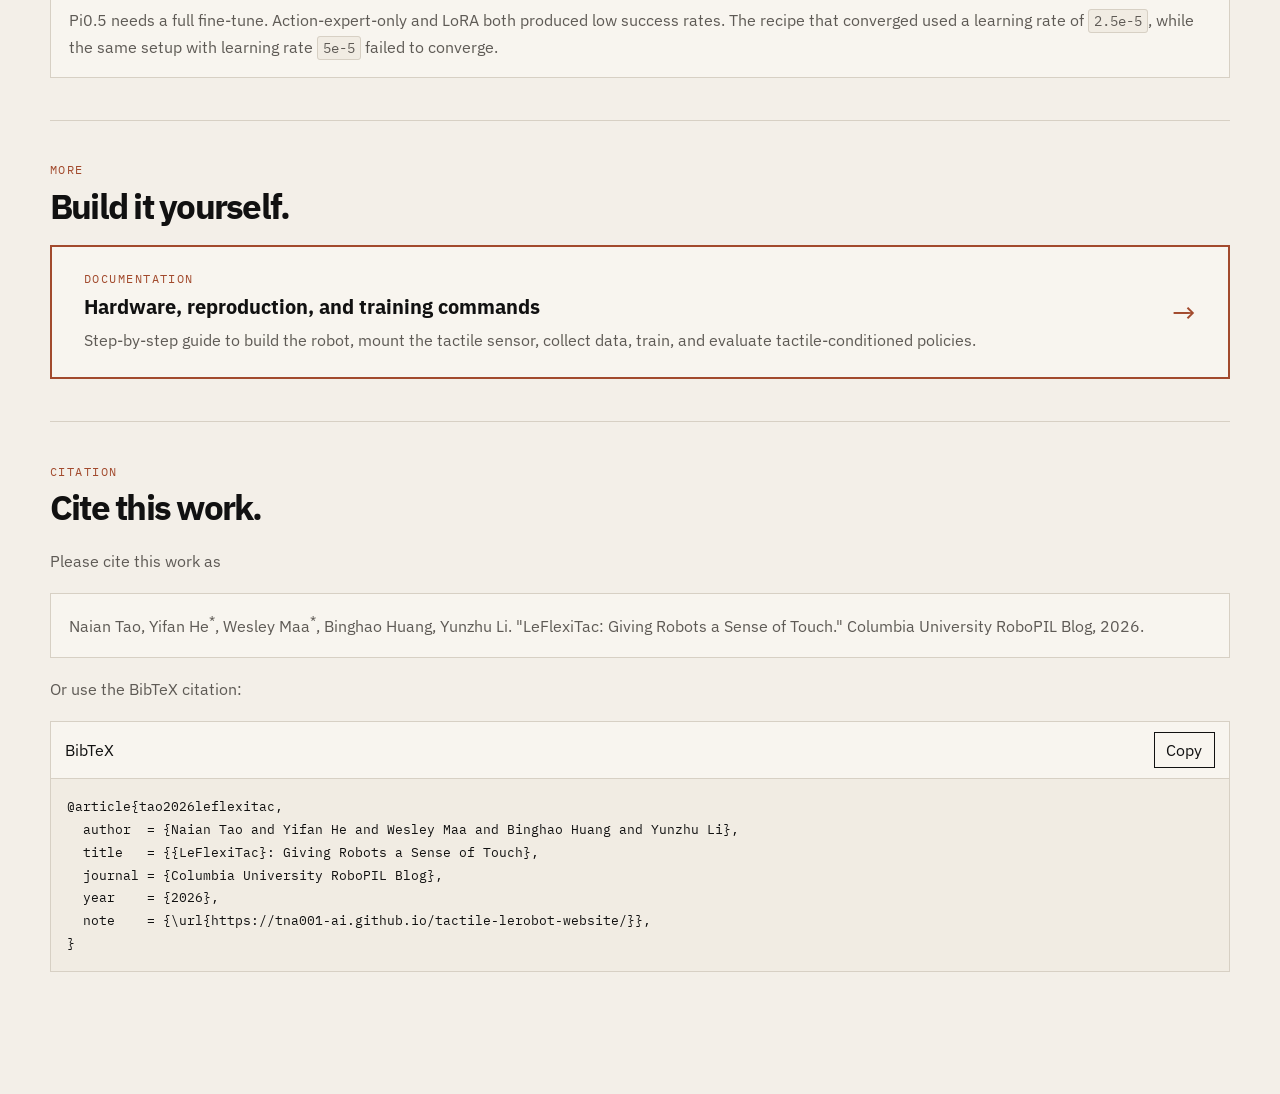
==== commit 83fb2e92: "minor copy revisions" ====
--- a/index.html
+++ b/index.html
@@ -108,8 +108,8 @@
             hides behind the gripper, the camera-only policy has nothing left to reason over.
           </p>
           <p>
-            To us, this is a glaring gap in the field. We believe that touch is a critically missing piece, and wanted to know how much it actually matters
-            once you add it to the standard LeRobot pipeline.
+            To us, this is a glaring gap in the field. We believe that touch is a critically missing piece, and have found it to be a powerful tool for real-world robotic manipulation. 
+            By adding tactile sensing to the standard LeRobot ecosystem, we hope the wider community will be able to explore and benefit from this missing modality. 
           </p>
         </div>
       </section>
@@ -145,8 +145,8 @@
           <div class="section-label">Task results</div>
           <h2>What touch unlocks.</h2>
           <p>
-            We evaluate over three different tasks, with four types of policies each. For every task, we report tactile vs. no-tactile
-            success rates, a sped-up long rollout (10× speed), a short real-time clip (1× speed), and a typical no-tactile failure (2× speed).
+            We evaluate over three different tasks, with four types of policies each. For every task, we report tactile + vision vs vision only
+            success rates, a sped-up long rollout (10× speed), a short real-time clip (1× speed), and a typical vision only failure (2× speed).
           </p>
         </div>
 
@@ -162,7 +162,7 @@
           <ul class="takeaway-list">
             <li>
               The biggest gains came on the in-bag pen retrieval task, where the camera is completely unable to see what the gripper
-              is reaching for. For illustration, vision-only ACT got 7 out of 30 but scored 23 out of 30 with tactile information. The peg and tube tasks
+              is reaching for. For illustration, vision only ACT got 7 out of 30 but scored 23 out of 30 with tactile information. The peg and tube tasks
               also showed consistent improvements across every policy we ran on them.
             </li>
             <li>
--- a/assets/styles.css
+++ b/assets/styles.css
@@ -283,10 +283,6 @@
   font-size: 1.02rem;
 }
 
-.masthead-summary {
-  max-width: 860px;
-}
-
 .masthead-summary a {
   color: var(--accent);
   text-decoration: none;
@@ -1275,6 +1271,31 @@
 }
 
 /* Step-embedded commands */
+.step-note {
+  margin: 0.9rem 0 0;
+  padding: 0.85rem 1rem 0.85rem 1.1rem;
+  background: rgba(162, 74, 45, 0.06);
+  border-left: 3px solid var(--accent);
+  border-radius: 0 4px 4px 0;
+}
+
+.step-note-label {
+  display: block;
+  font-family: var(--mono);
+  font-size: 0.7rem;
+  letter-spacing: 0.12em;
+  text-transform: uppercase;
+  color: var(--accent);
+  margin-bottom: 0.35rem;
+}
+
+.step-note p {
+  margin: 0;
+  color: var(--ink);
+  line-height: 1.65;
+  font-size: 0.95rem;
+}
+
 .step-command {
   margin-top: 1rem;
   border-top: 1px solid var(--line);
@@ -1385,6 +1406,10 @@
   grid-template-columns: 1fr;
   gap: 1.25rem;
   margin-top: 1.5rem;
+}
+
+.command-col {
+  min-width: 0;
 }
 
 .command-col h4 {
@@ -1482,11 +1507,33 @@
   background: var(--panel-strong);
   color: var(--ink);
   border: 1px solid var(--line);
-  overflow-x: auto;
+  overflow-x: scroll;
+  overflow-y: hidden;
   font-family: var(--mono);
   font-size: 0.84rem;
   line-height: 1.7;
   max-width: 100%;
+  scrollbar-width: thin;
+  scrollbar-color: var(--line-strong) var(--panel-strong);
+}
+
+.code-block::-webkit-scrollbar {
+  height: 10px;
+}
+
+.code-block::-webkit-scrollbar-track {
+  background: var(--panel-strong);
+  border-top: 1px solid var(--line);
+}
+
+.code-block::-webkit-scrollbar-thumb {
+  background: var(--line-strong);
+  border-radius: 5px;
+  border: 2px solid var(--panel-strong);
+}
+
+.code-block::-webkit-scrollbar-thumb:hover {
+  background: var(--accent);
 }
 
 .code-block code {
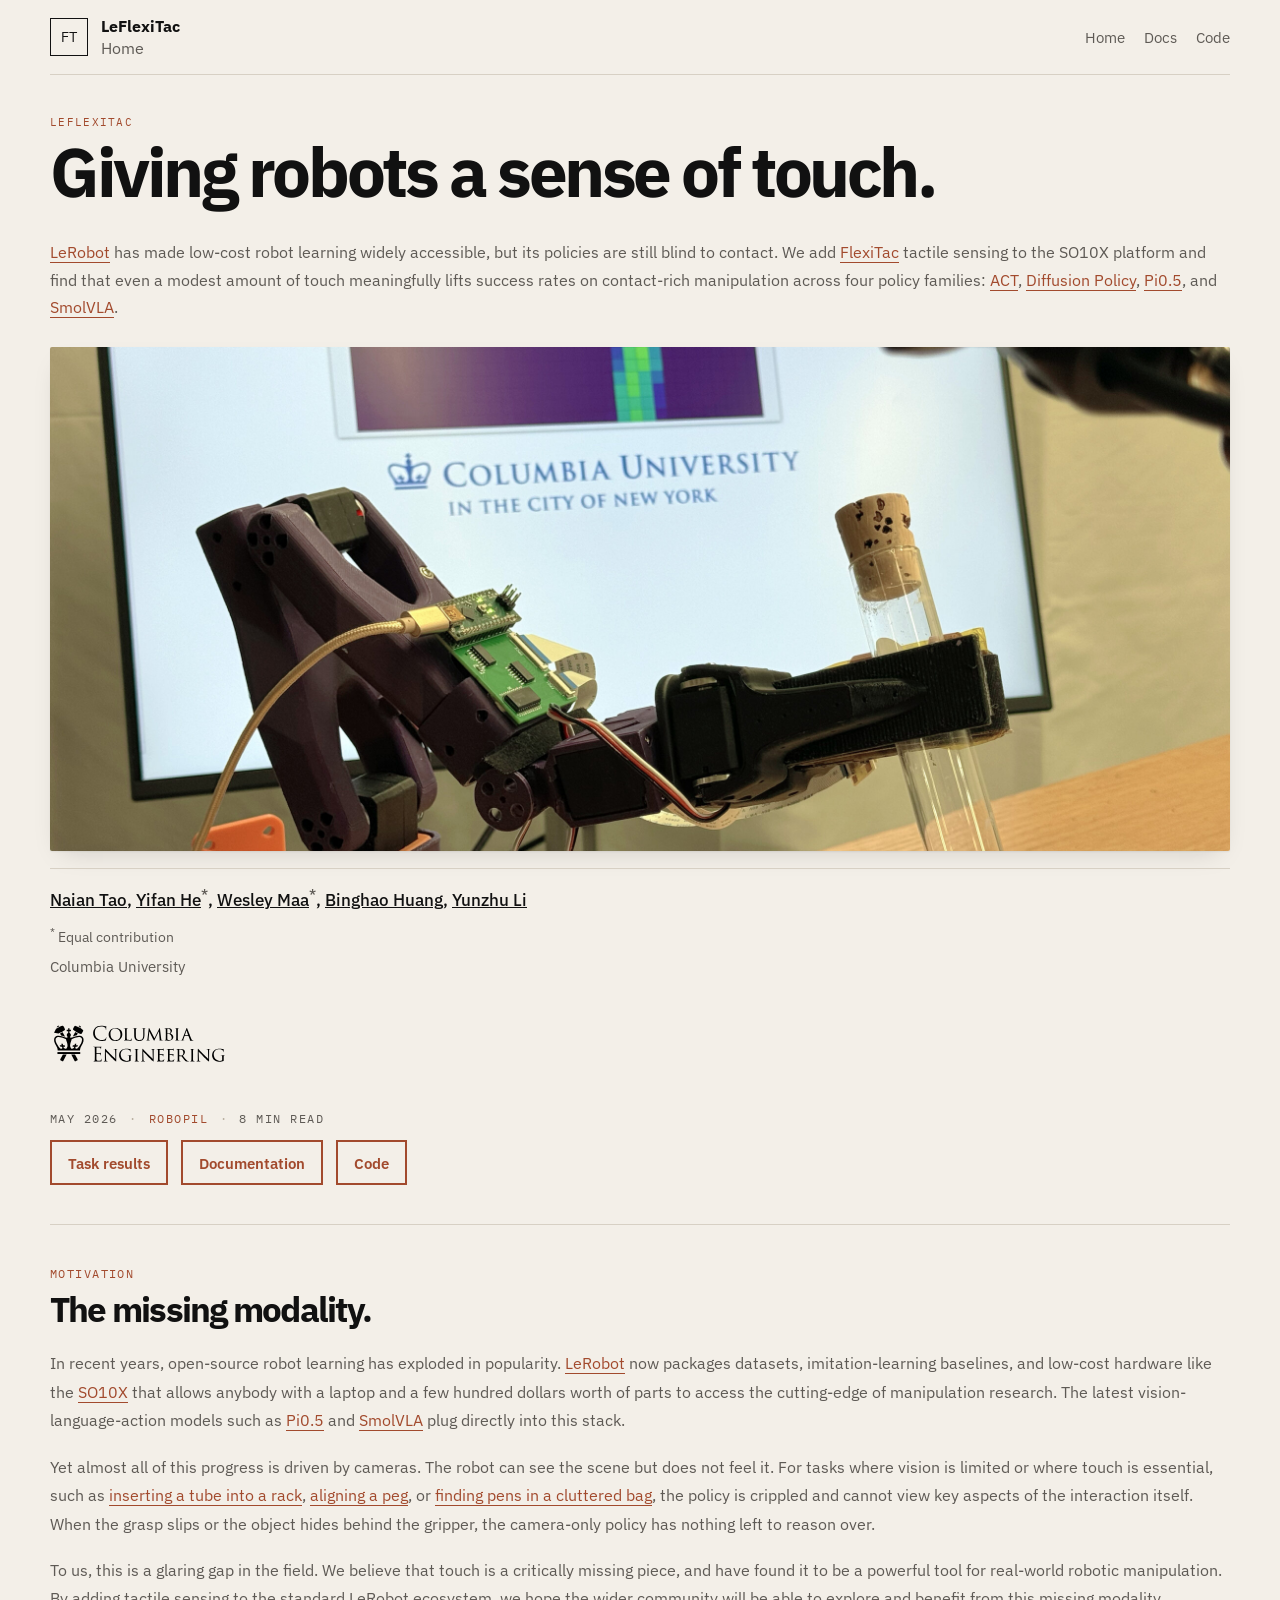
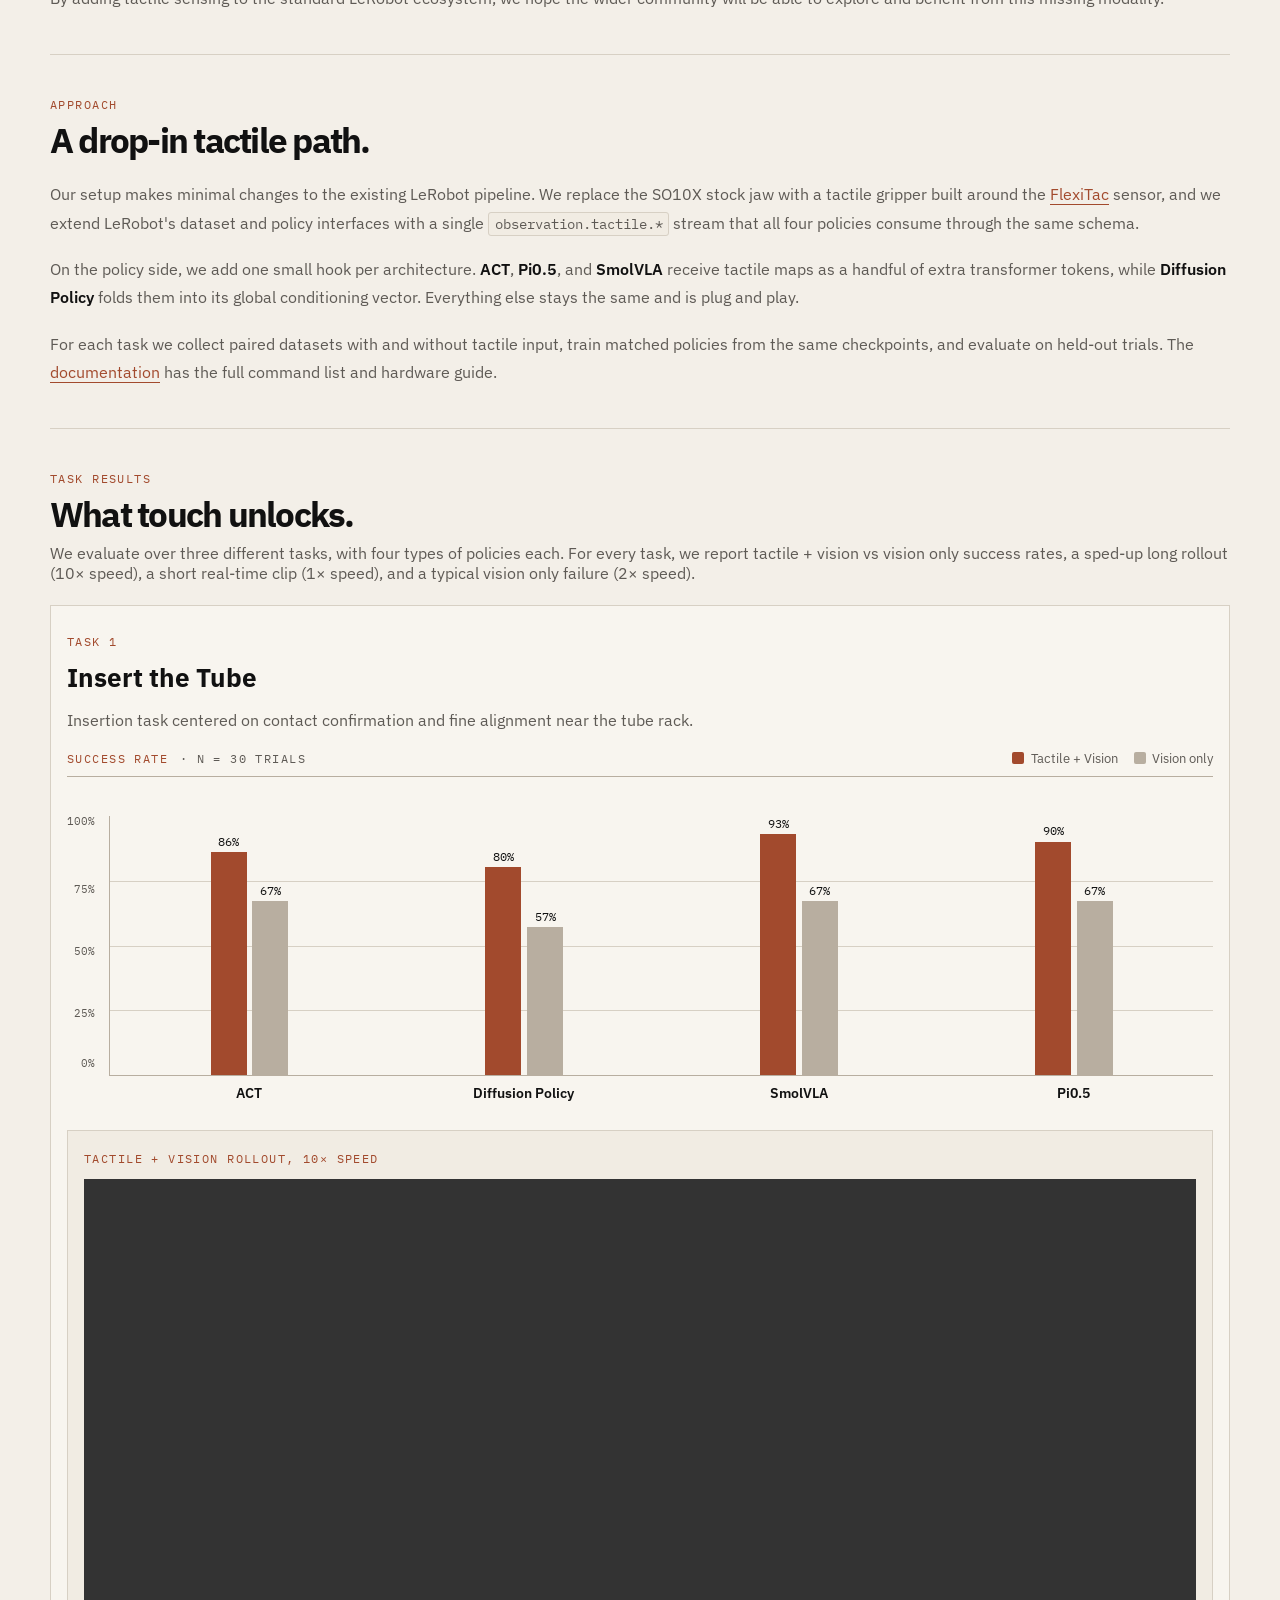
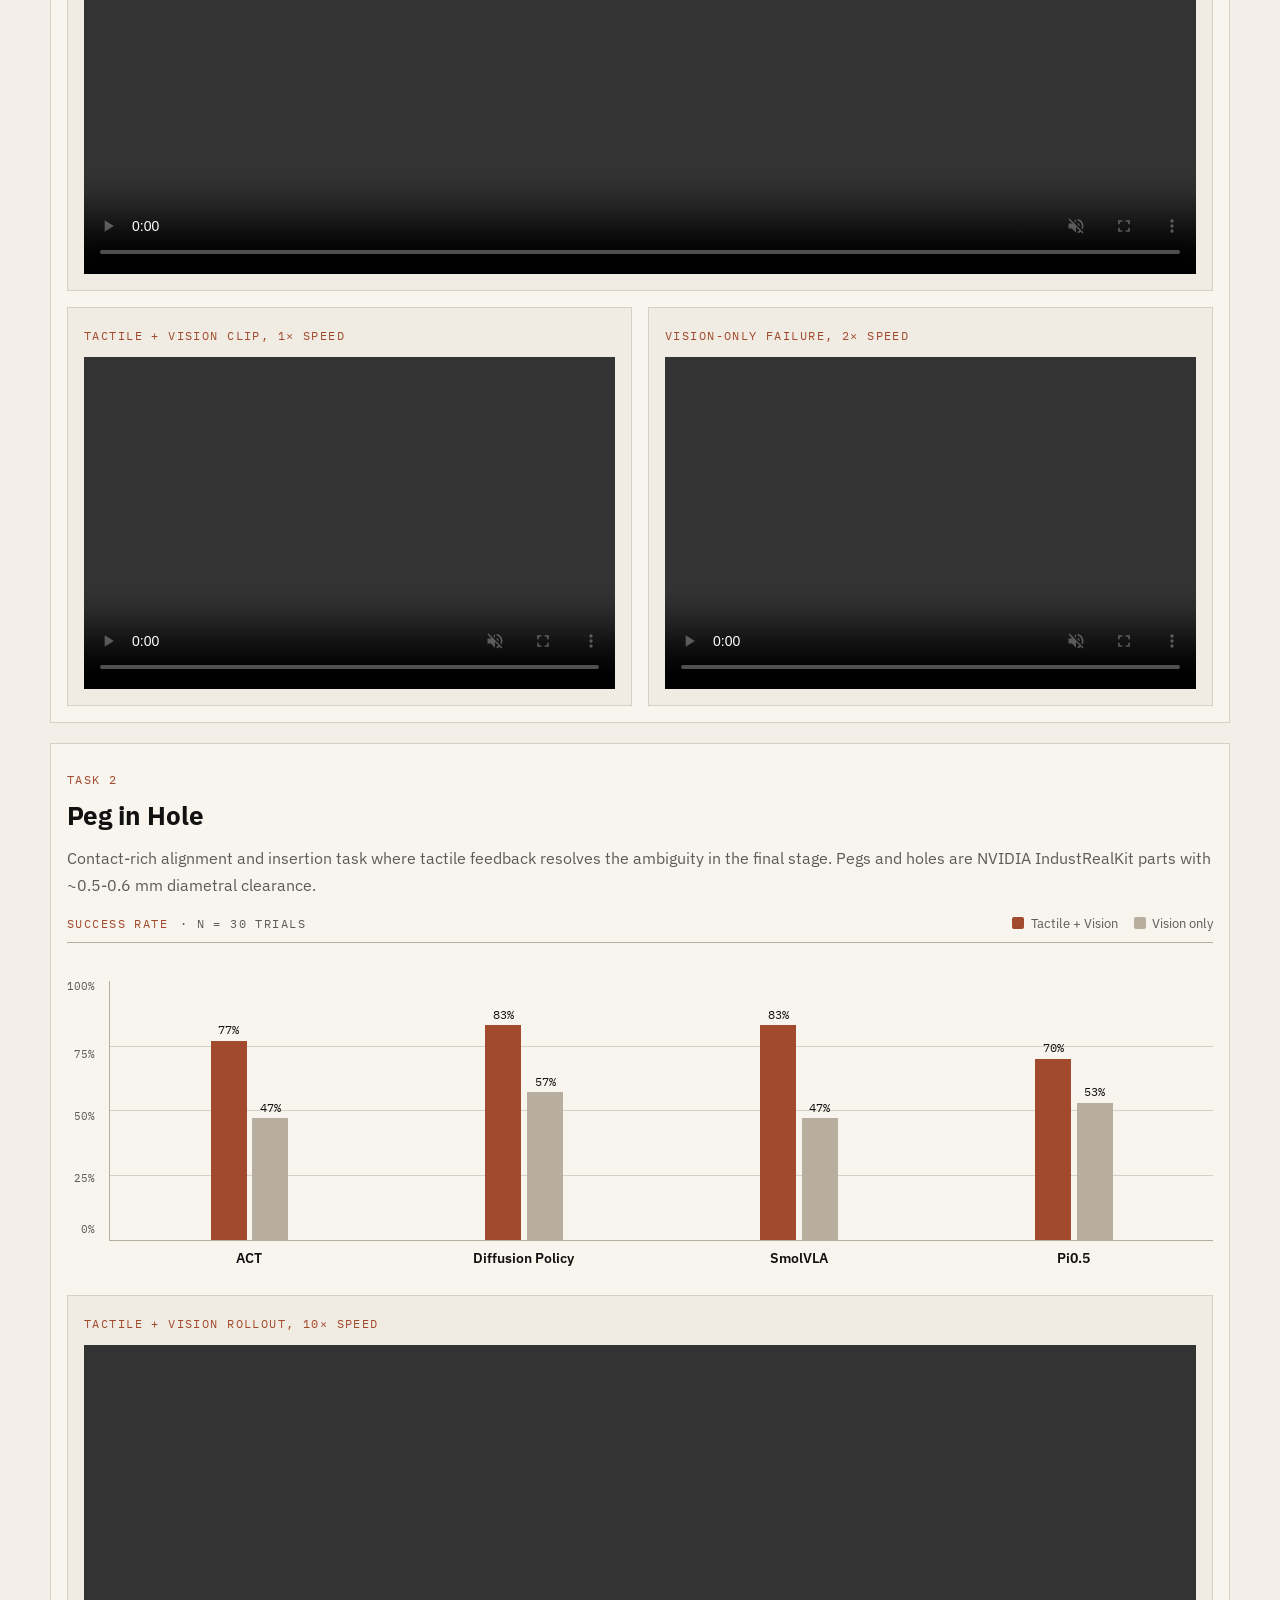
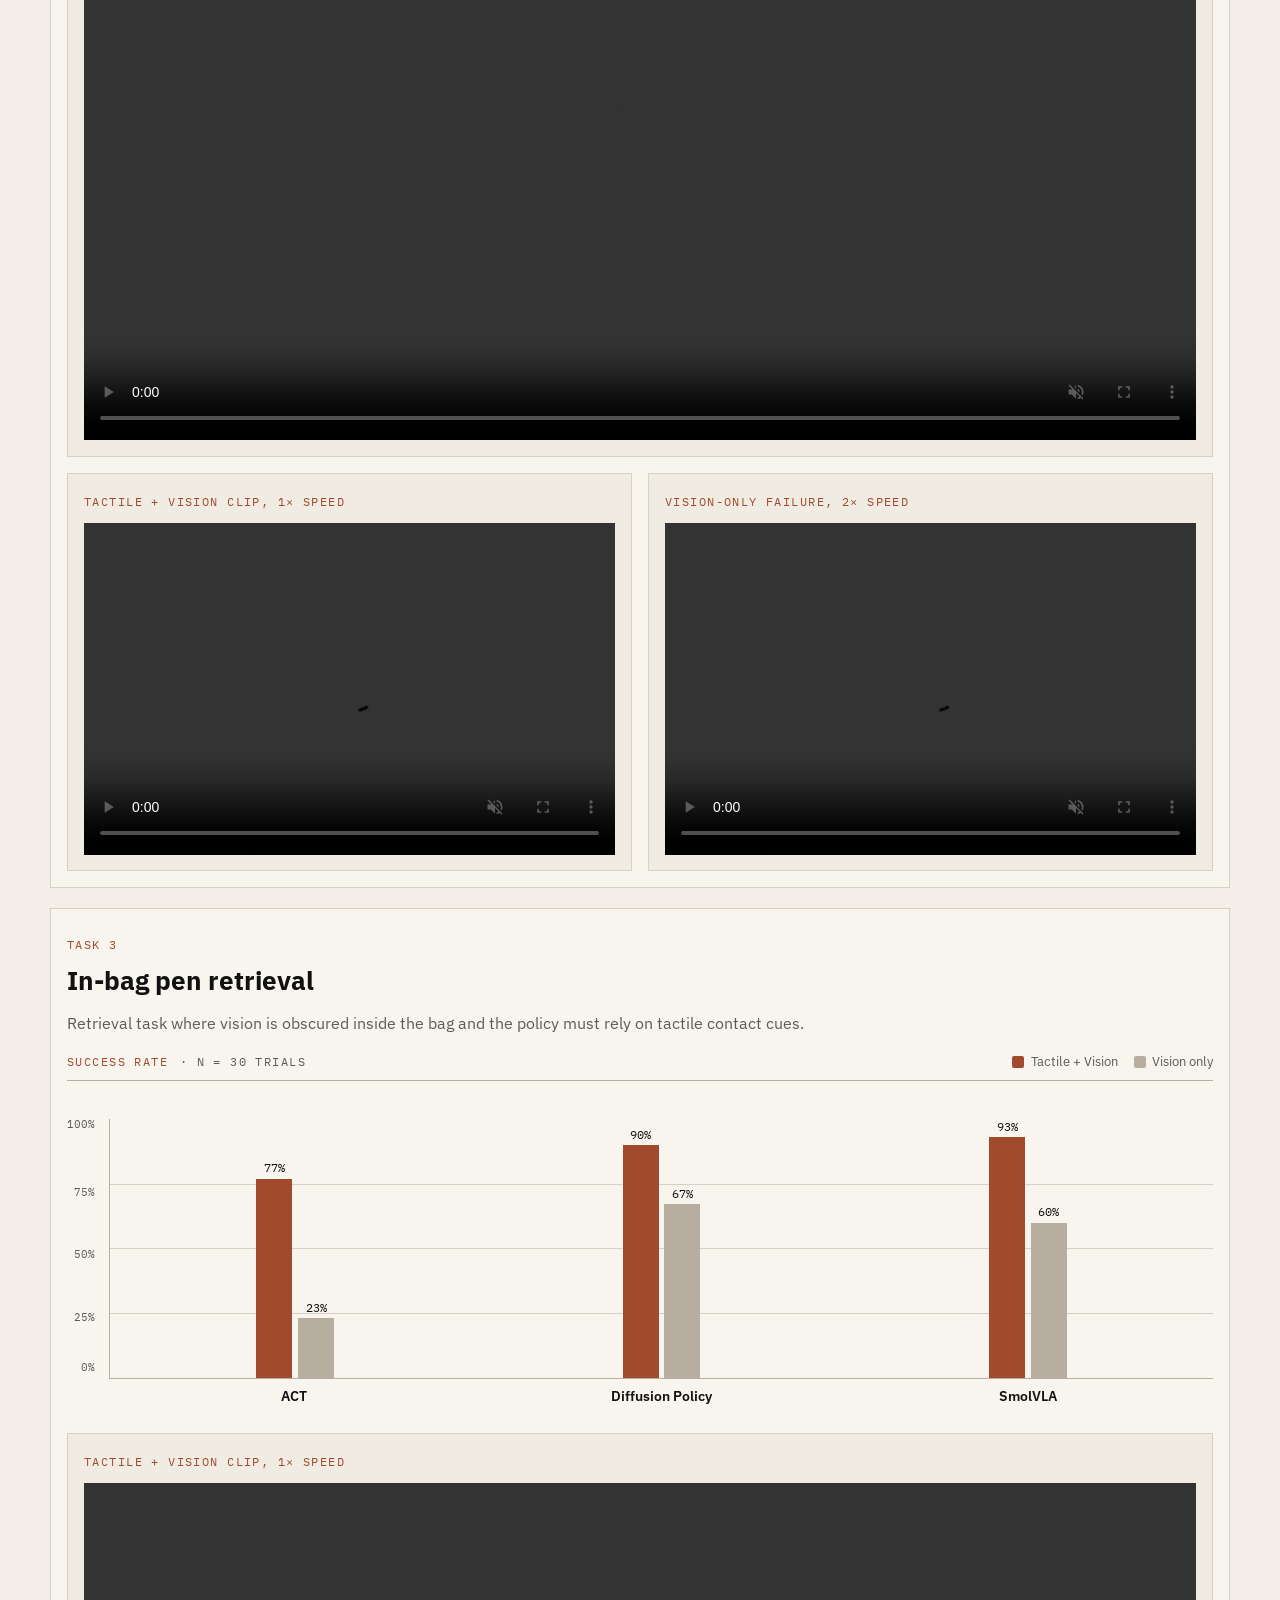
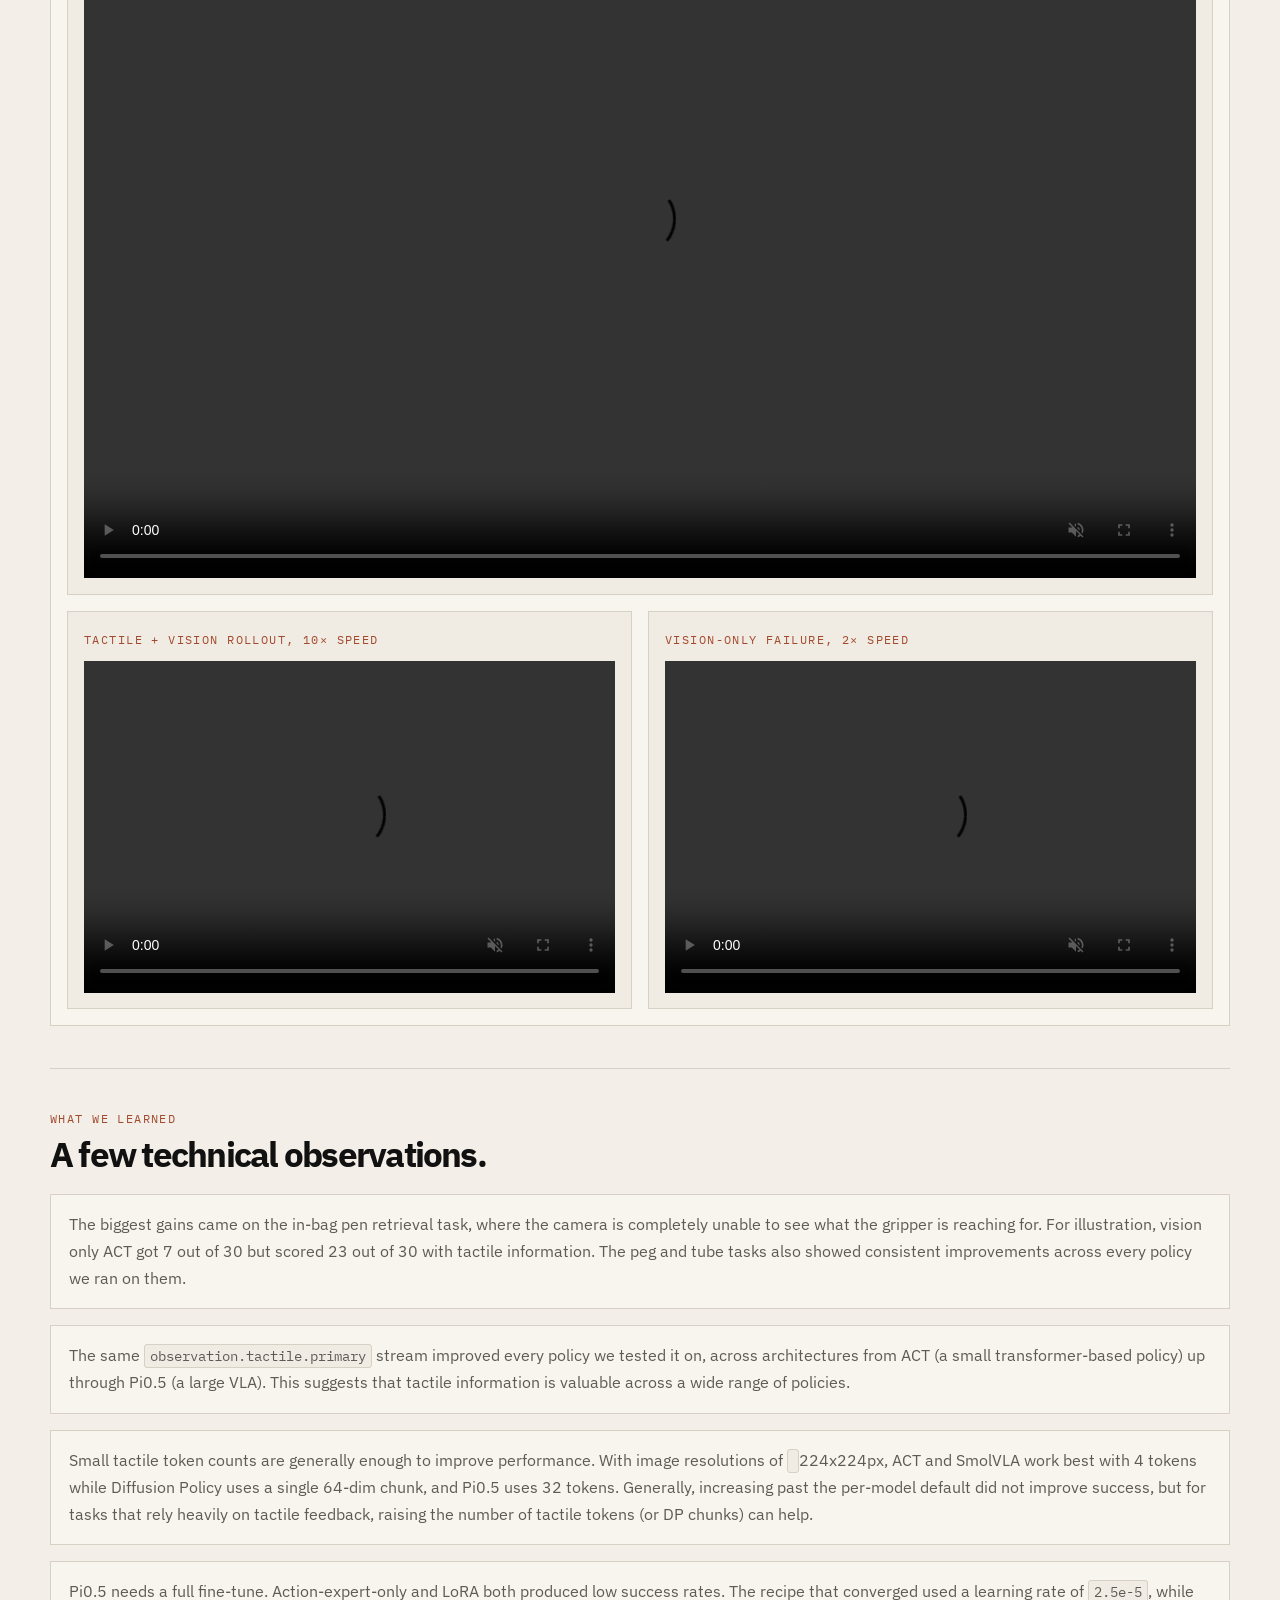
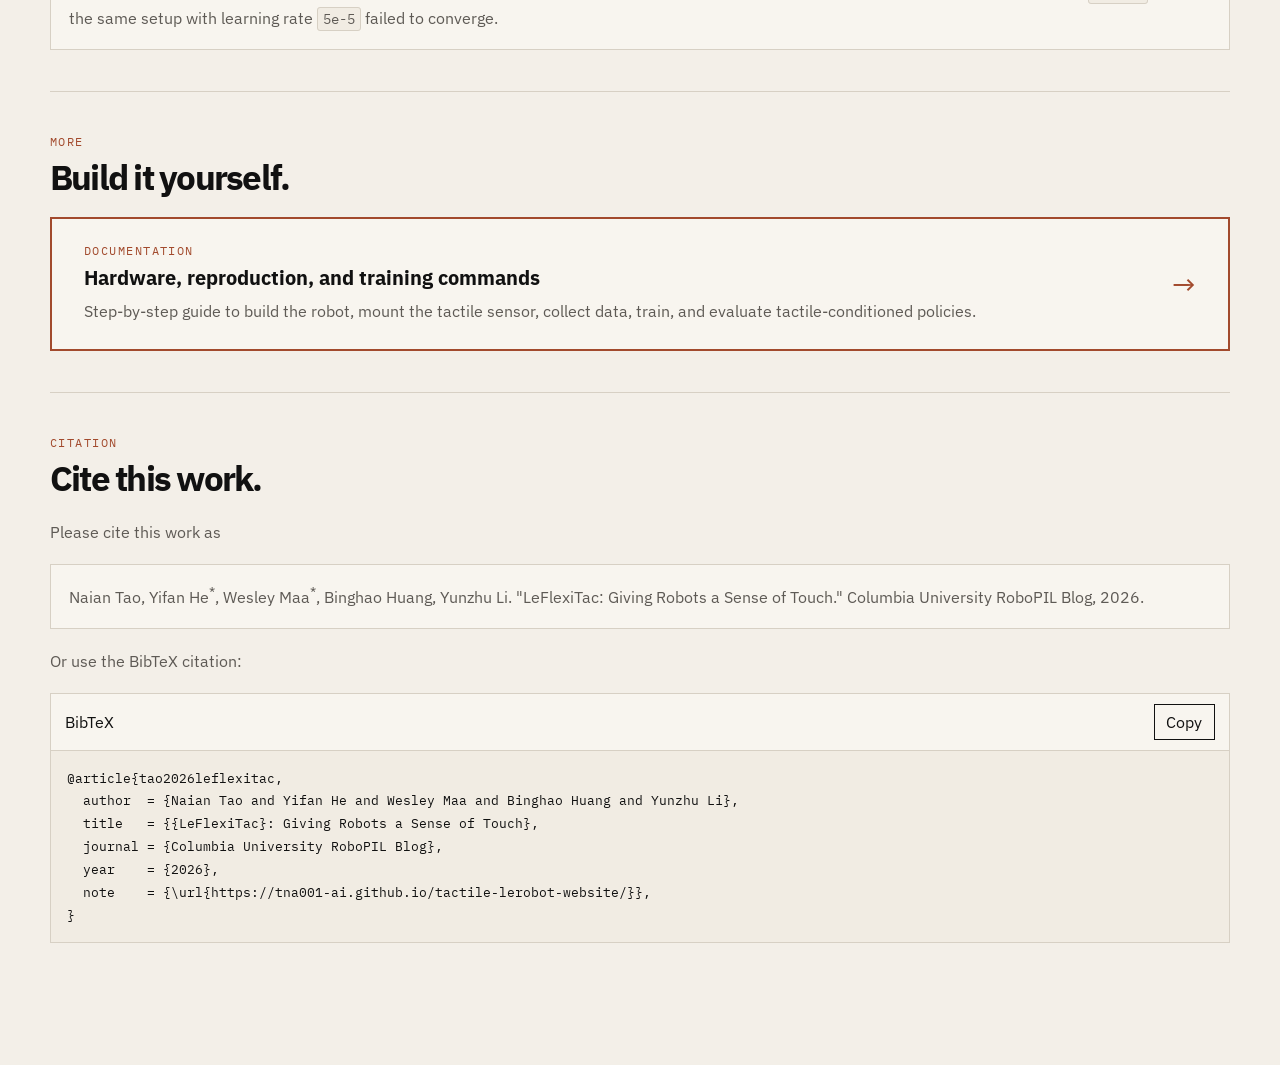
==== commit 494c399a: "minor text edits" ====
--- a/index.html
+++ b/index.html
@@ -42,7 +42,7 @@
             <a href="https://github.com/huggingface/lerobot" target="_blank" rel="noreferrer">LeRobot</a> has made
             low-cost robot learning widely accessible, but its policies are still blind to contact. We add
             <a href="https://flexitac.github.io/" target="_blank" rel="noreferrer">FlexiTac</a> tactile sensing to the
-            SO-100/SO-101 platform and find that even a modest amount of touch meaningfully lifts success rates on
+            SO10X platform and find that even a modest amount of touch meaningfully lifts success rates on
             contact-rich manipulation across four policy families:
             <a href="https://tonyzhaozh.github.io/aloha/" target="_blank" rel="noreferrer">ACT</a>,
             <a href="https://diffusion-policy.cs.columbia.edu/" target="_blank" rel="noreferrer">Diffusion Policy</a>,
@@ -69,7 +69,7 @@
           </div>
           <div class="masthead-meta-bar">
             <div class="masthead-meta-left">
-              <span class="masthead-meta-date">April 2026</span>
+              <span class="masthead-meta-date">May 2026</span>
               <span class="masthead-meta-sep">&middot;</span>
               <a class="masthead-meta-lab" href="https://yunzhuli.github.io/" target="_blank" rel="noreferrer">RoboPIL</a>
               <span class="masthead-meta-sep">&middot;</span>
@@ -93,7 +93,7 @@
           <p>
             In recent years, open-source robot learning has exploded in popularity. <a href="https://github.com/huggingface/lerobot" target="_blank" rel="noreferrer">LeRobot</a>
             now packages datasets, imitation-learning baselines, and low-cost hardware like the
-            <a href="https://github.com/TheRobotStudio/SO-ARM100" target="_blank" rel="noreferrer">SO-ARM100/101</a>
+            <a href="https://github.com/TheRobotStudio/SO-ARM100" target="_blank" rel="noreferrer">SO10X</a>
             that allows anybody with a laptop and a few hundred dollars worth of parts to access the cutting-edge of manipulation research. The latest vision-language-action models such as
             <a href="https://www.pi.website/blog/pi05" target="_blank" rel="noreferrer">Pi0.5</a> and
             <a href="https://huggingface.co/blog/smolvla" target="_blank" rel="noreferrer">SmolVLA</a>
@@ -121,7 +121,7 @@
         </div>
         <div class="prose">
           <p>
-            Our setup makes minimal changes to the existing LeRobot pipeline. We replace the SO-100 (or SO-101) stock jaw with a tactile gripper
+            Our setup makes minimal changes to the existing LeRobot pipeline. We replace the SO10X stock jaw with a tactile gripper
             built around the <a href="https://flexitac.github.io/" target="_blank" rel="noreferrer">FlexiTac</a>
             sensor, and we extend LeRobot's dataset and policy interfaces with a single
             <code class="inline-code">observation.tactile.*</code> stream that all four policies consume
@@ -167,11 +167,11 @@
             </li>
             <li>
               The same <code class="inline-code">observation.tactile.primary</code> stream improved every policy we
-              tested it on, across architectures from ACT (a small encoder-decoder transformer) up through Pi0.5 (a
+              tested it on, across architectures from ACT (a small transformer-based policy) up through Pi0.5 (a
               large VLA). This suggests that tactile information is valuable across a wide range of policies.
             </li>
             <li>
-              Small tactile token counts are generally enough to improve performance. ACT and SmolVLA use 4 tokens while Diffusion Policy uses a single
+              Small tactile token counts are generally enough to improve performance. With image resolutions of <code class="inline-code"></code>224x224px</code>, ACT and SmolVLA work best with 4 tokens while Diffusion Policy uses a single
               64-dim chunk, and Pi0.5 uses 32 tokens. Generally, increasing past the per-model default did not improve success, but for tasks that rely heavily on tactile feedback, raising the number of tactile tokens (or DP chunks) can help.
             </li>
             <li>
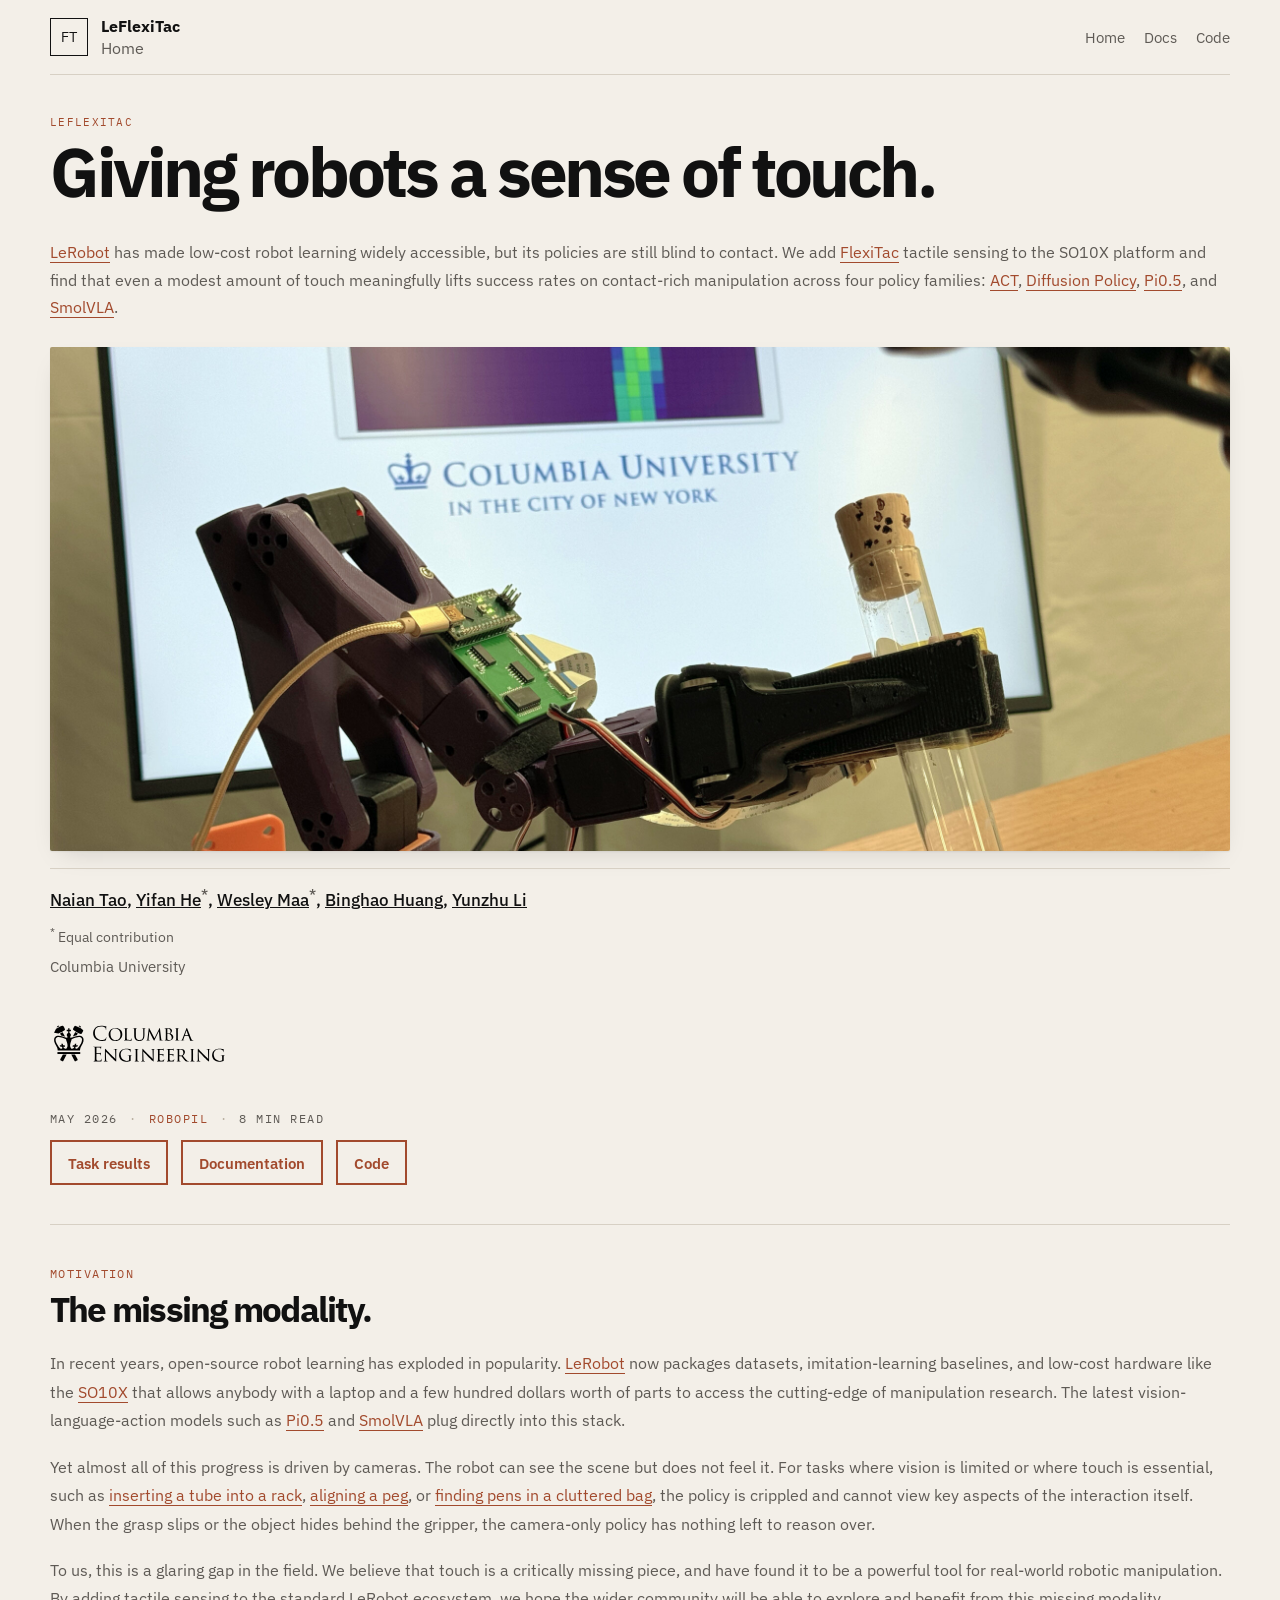
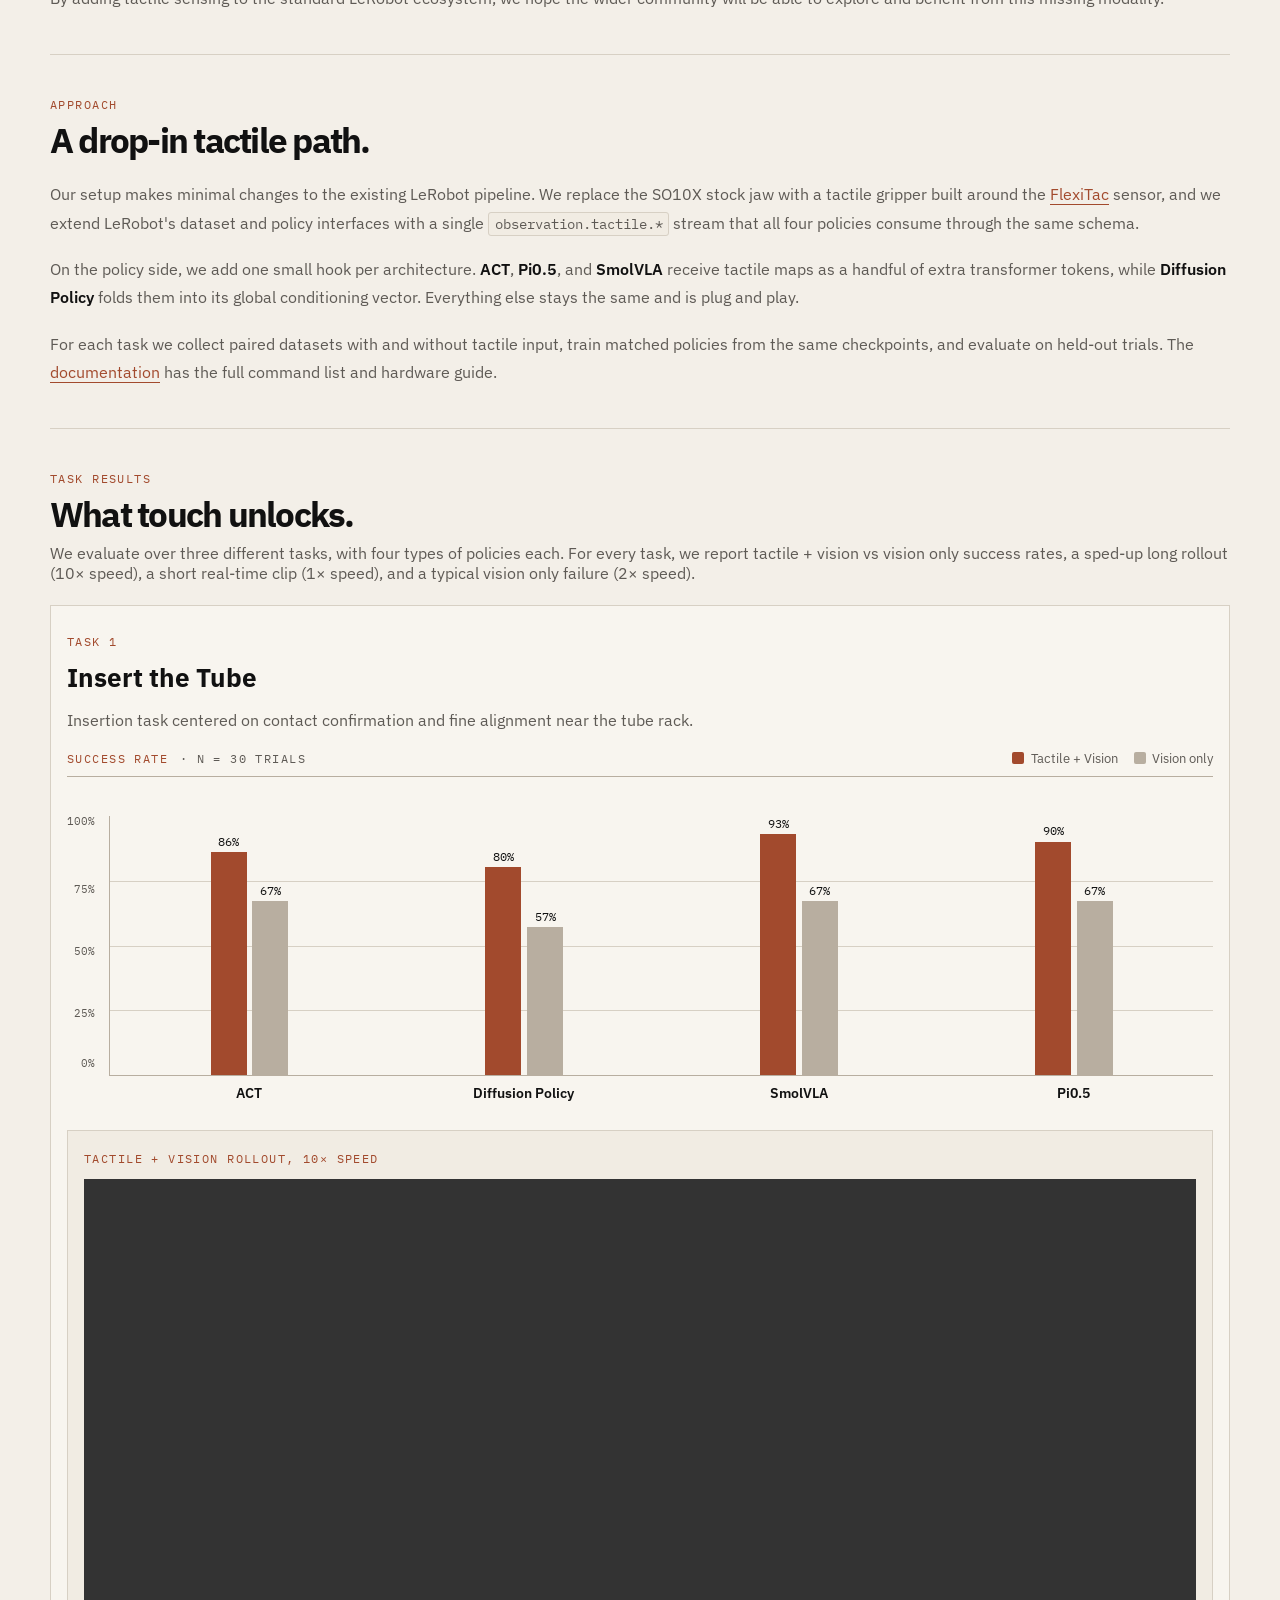
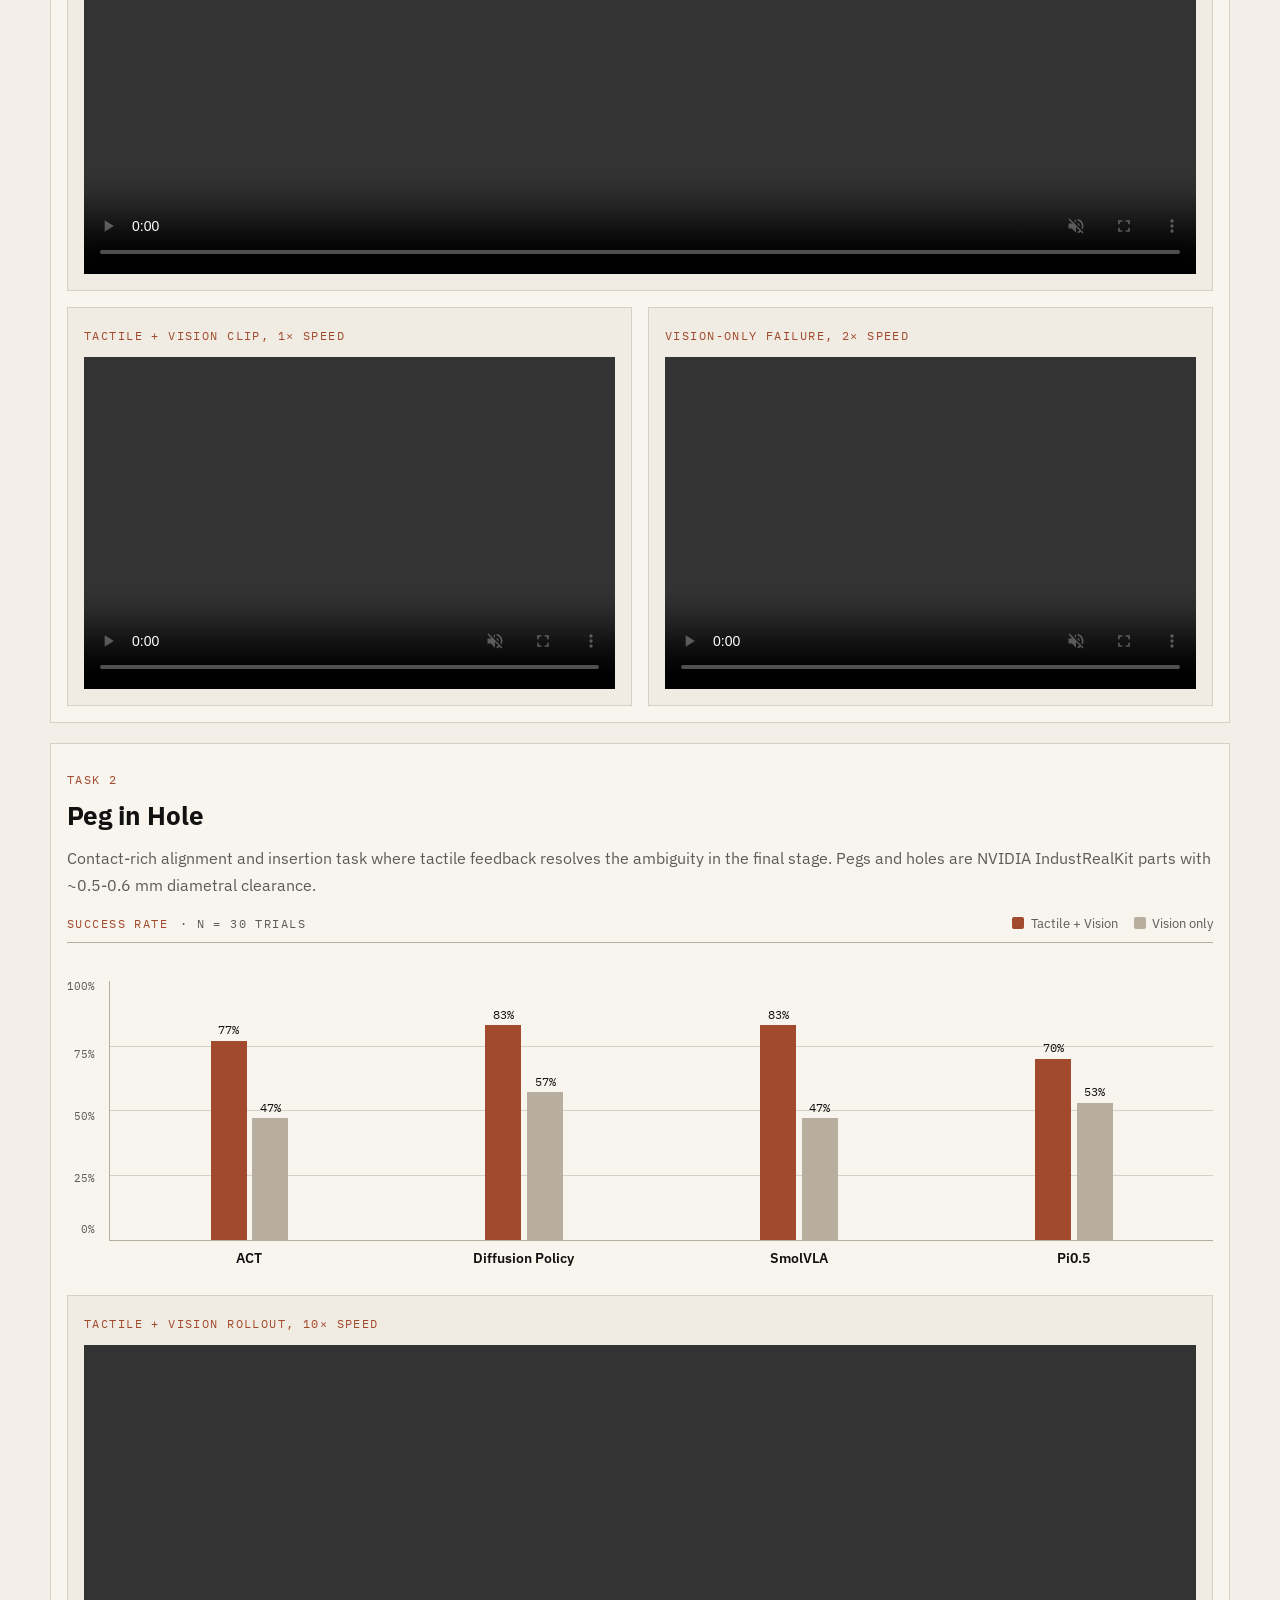
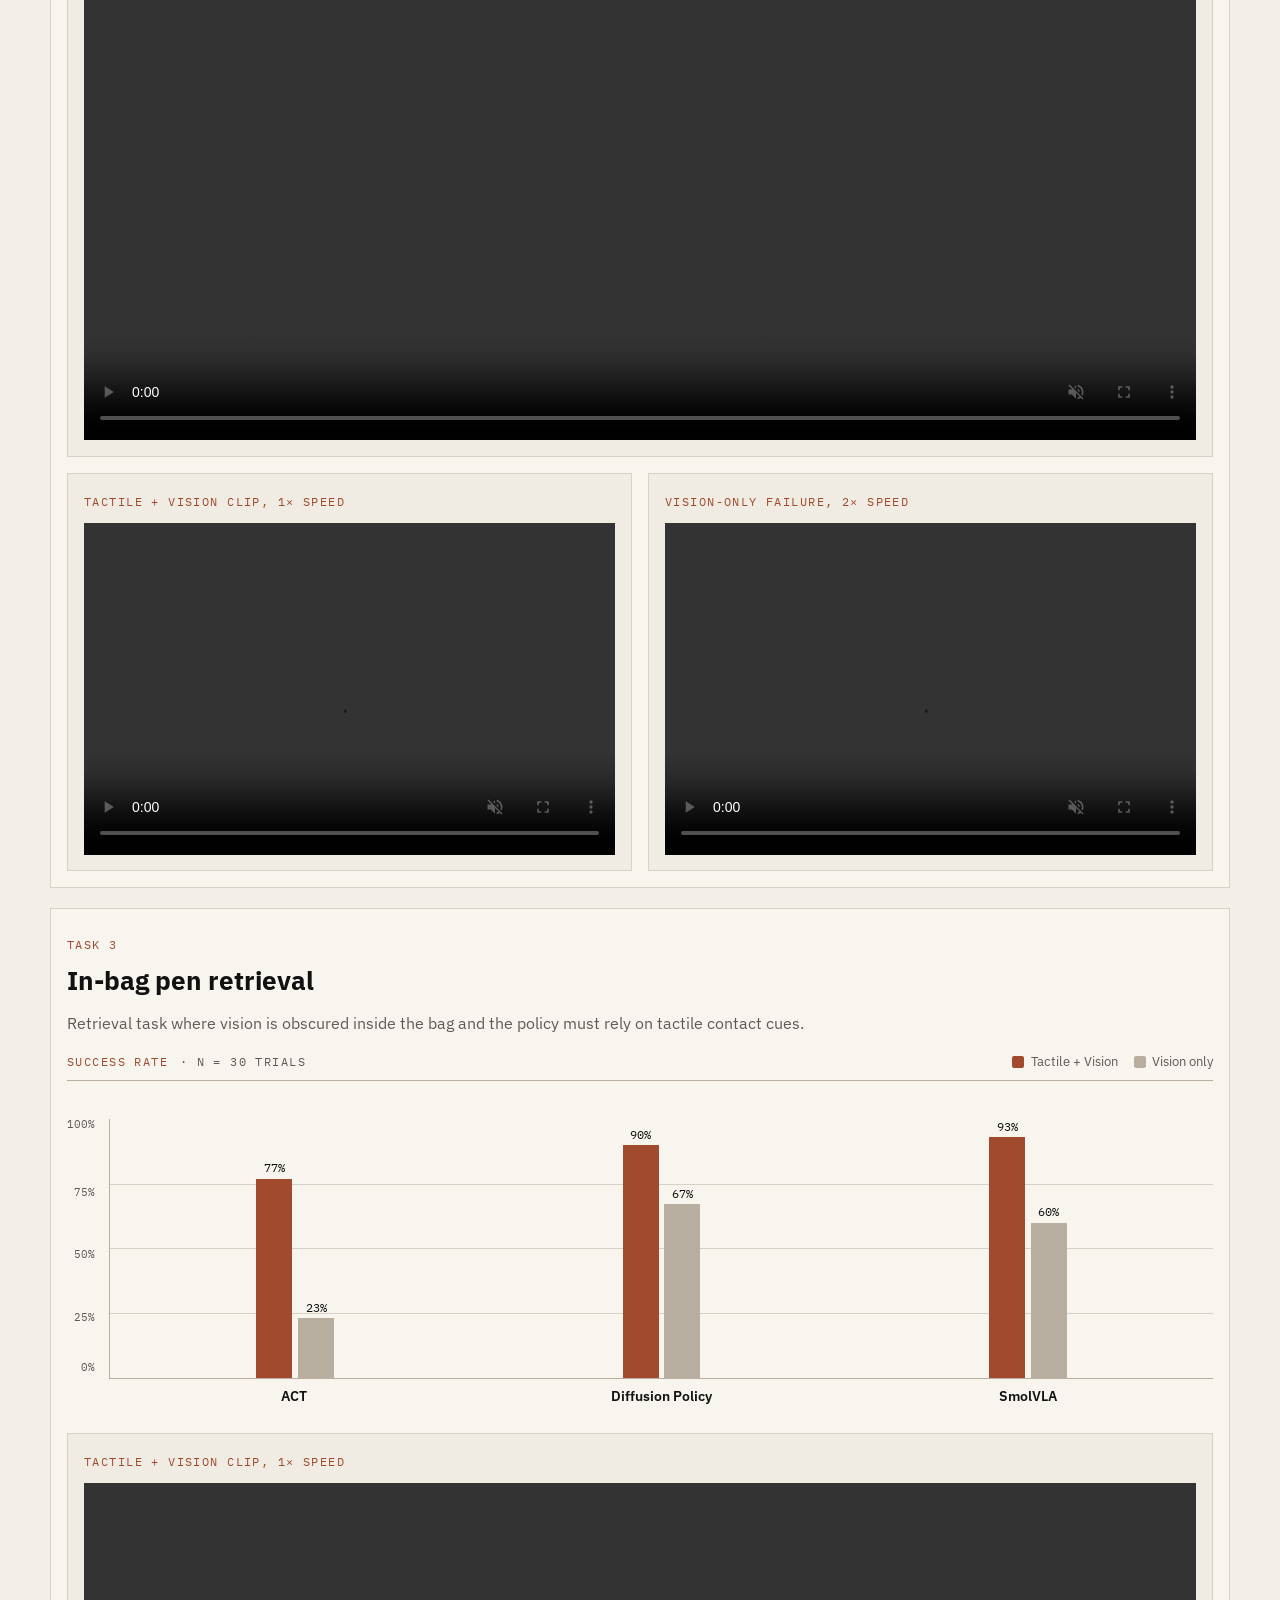
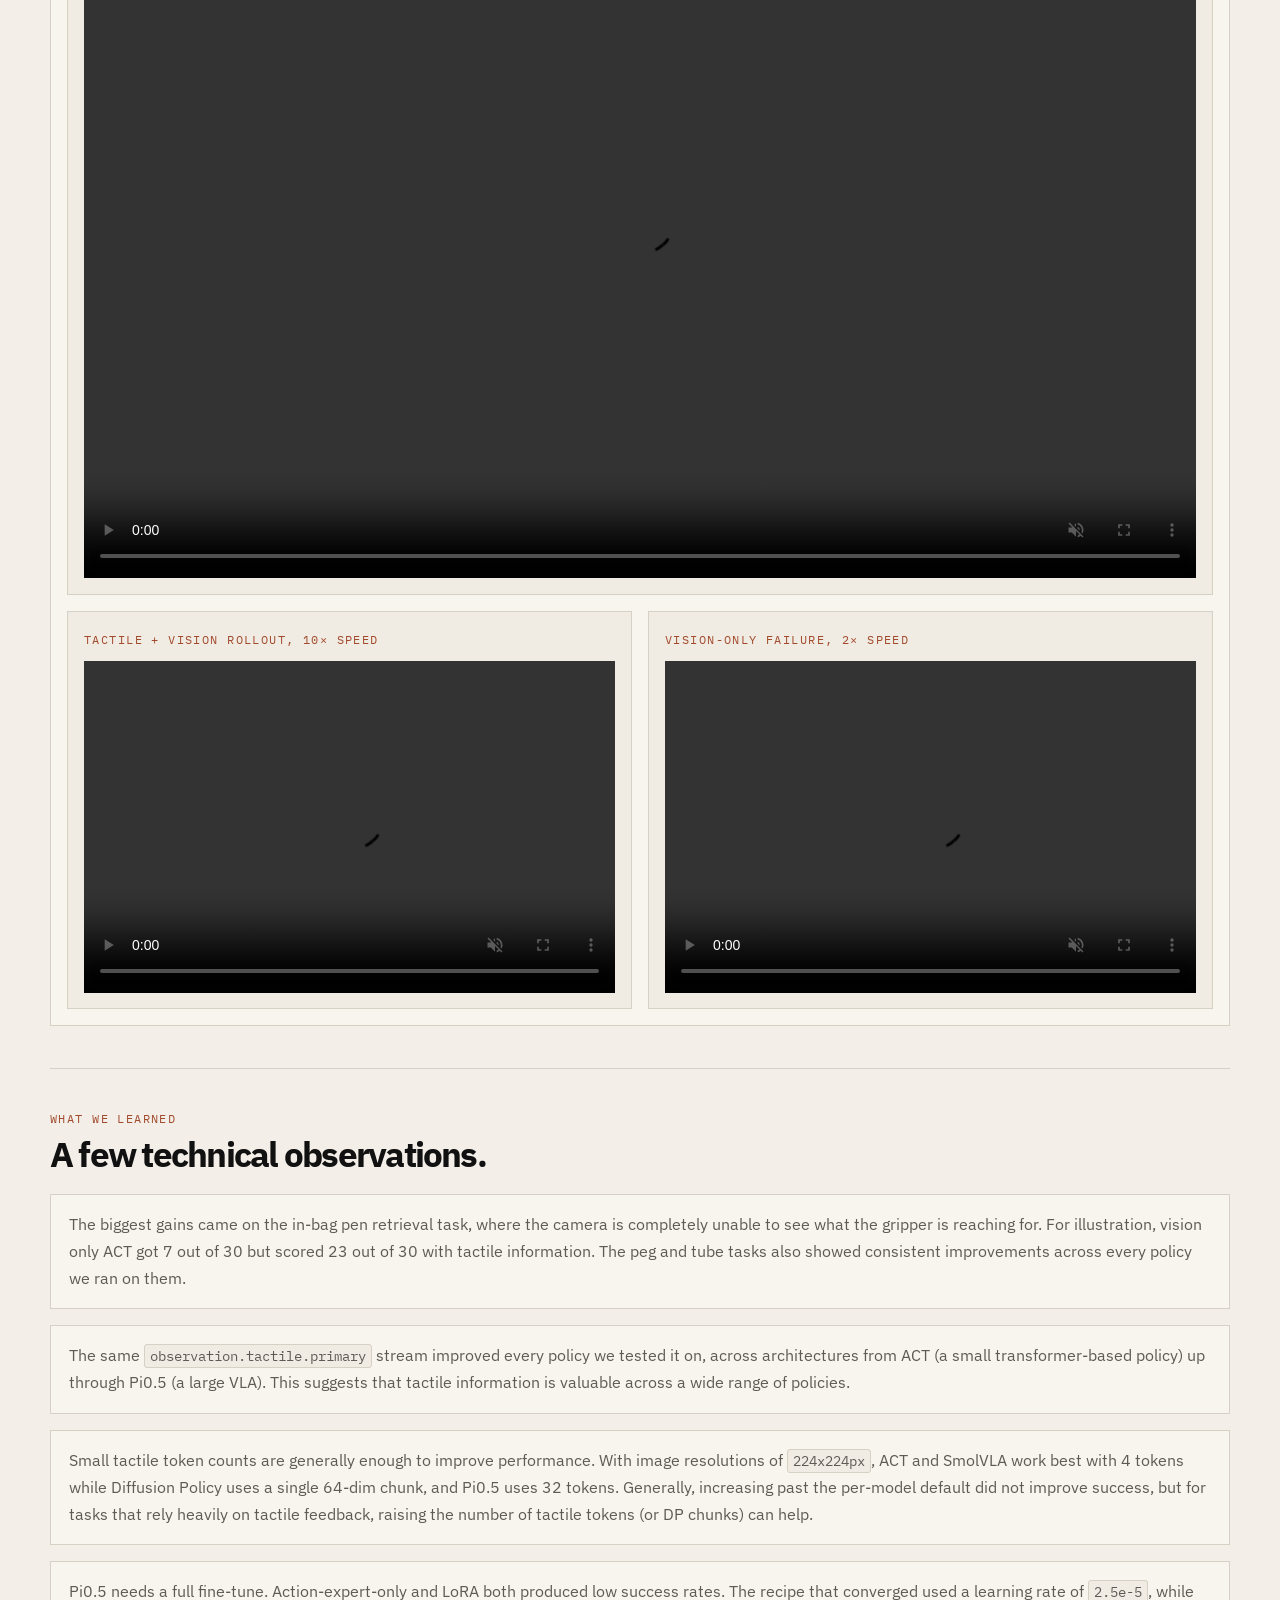
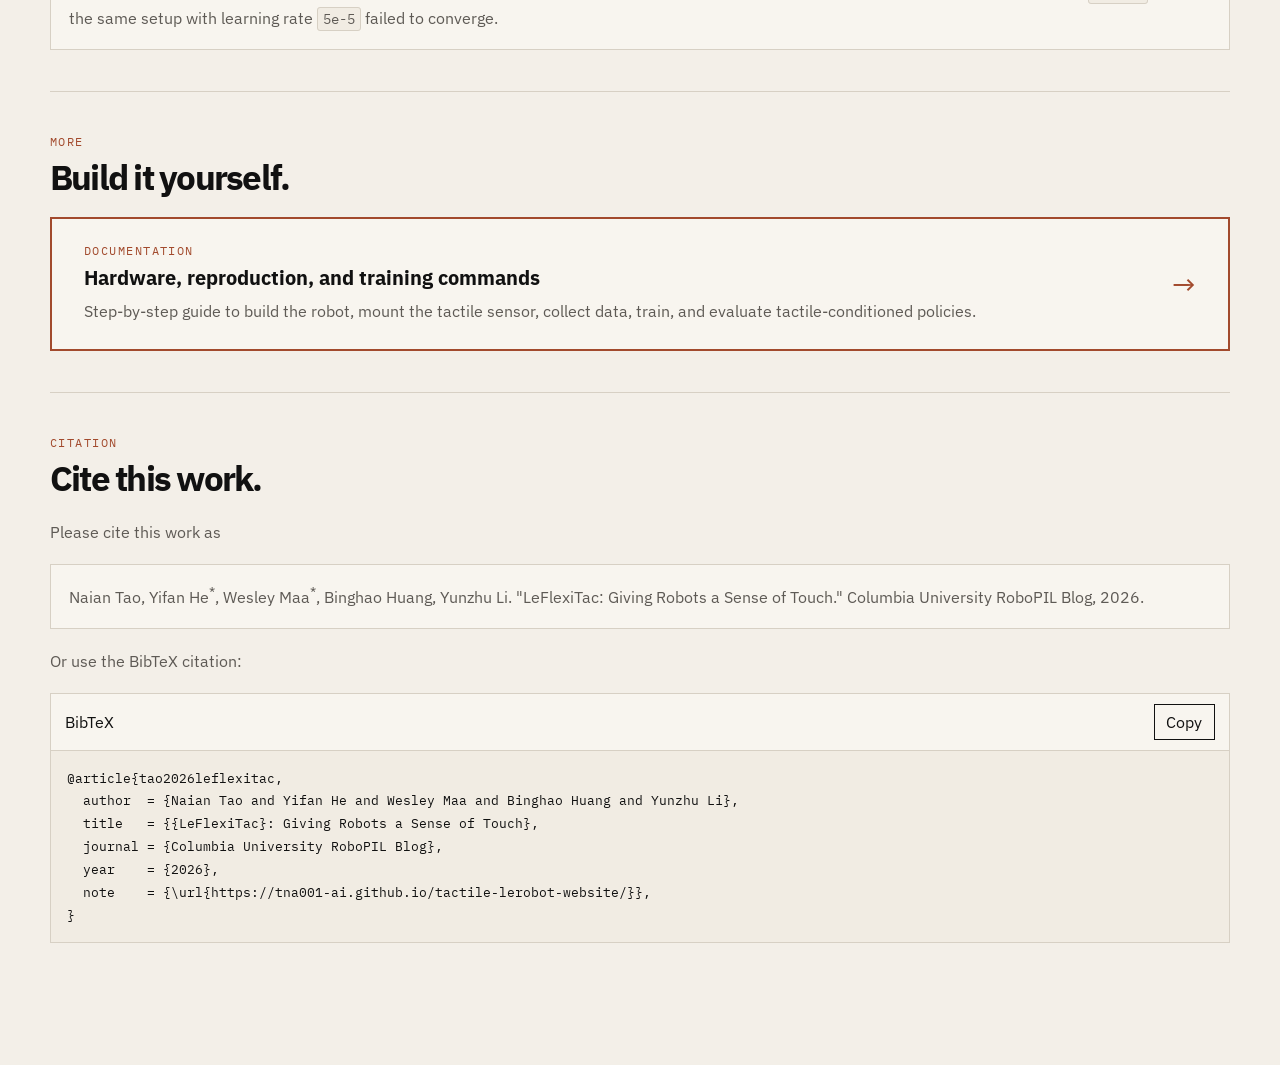
==== commit abba77bc: "fix code block" ====
--- a/index.html
+++ b/index.html
@@ -171,7 +171,7 @@
               large VLA). This suggests that tactile information is valuable across a wide range of policies.
             </li>
             <li>
-              Small tactile token counts are generally enough to improve performance. With image resolutions of <code class="inline-code"></code>224x224px</code>, ACT and SmolVLA work best with 4 tokens while Diffusion Policy uses a single
+              Small tactile token counts are generally enough to improve performance. With image resolutions of <code class="inline-code">224x224px</code>, ACT and SmolVLA work best with 4 tokens while Diffusion Policy uses a single
               64-dim chunk, and Pi0.5 uses 32 tokens. Generally, increasing past the per-model default did not improve success, but for tasks that rely heavily on tactile feedback, raising the number of tactile tokens (or DP chunks) can help.
             </li>
             <li>
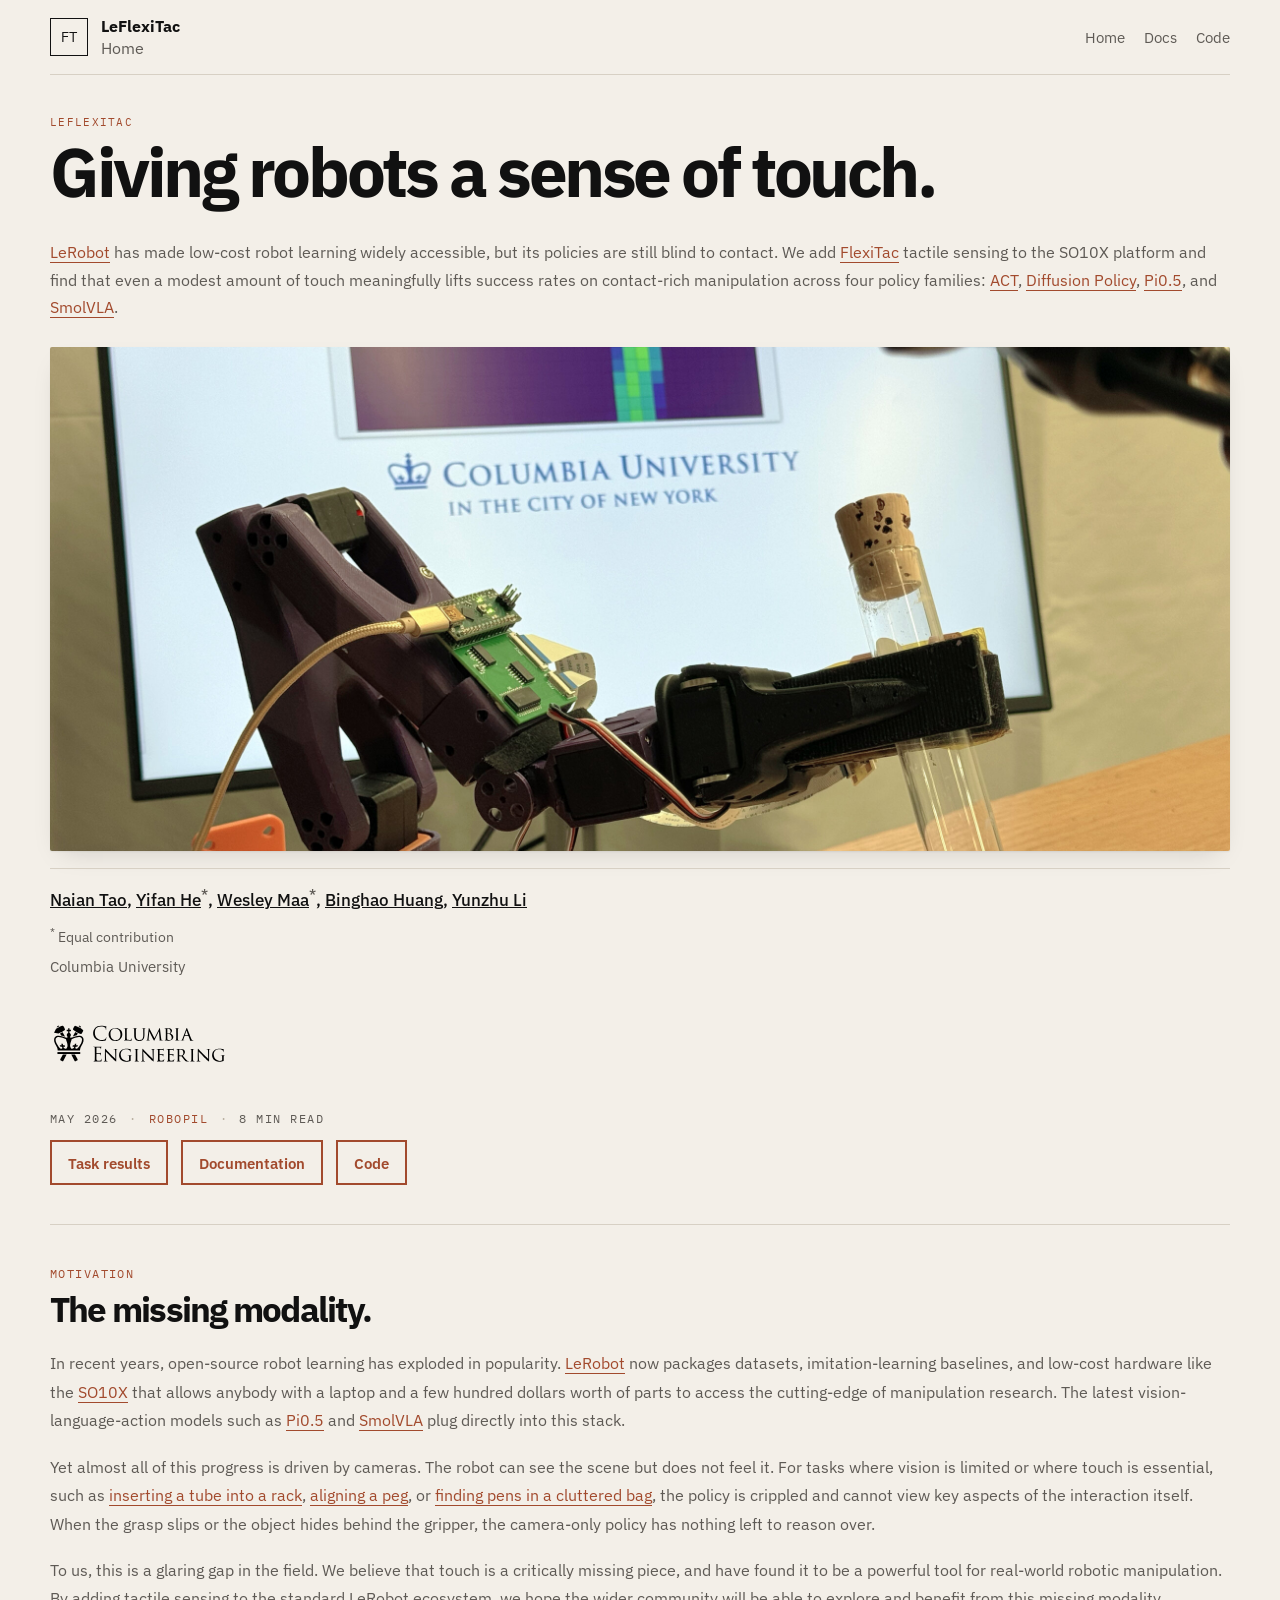
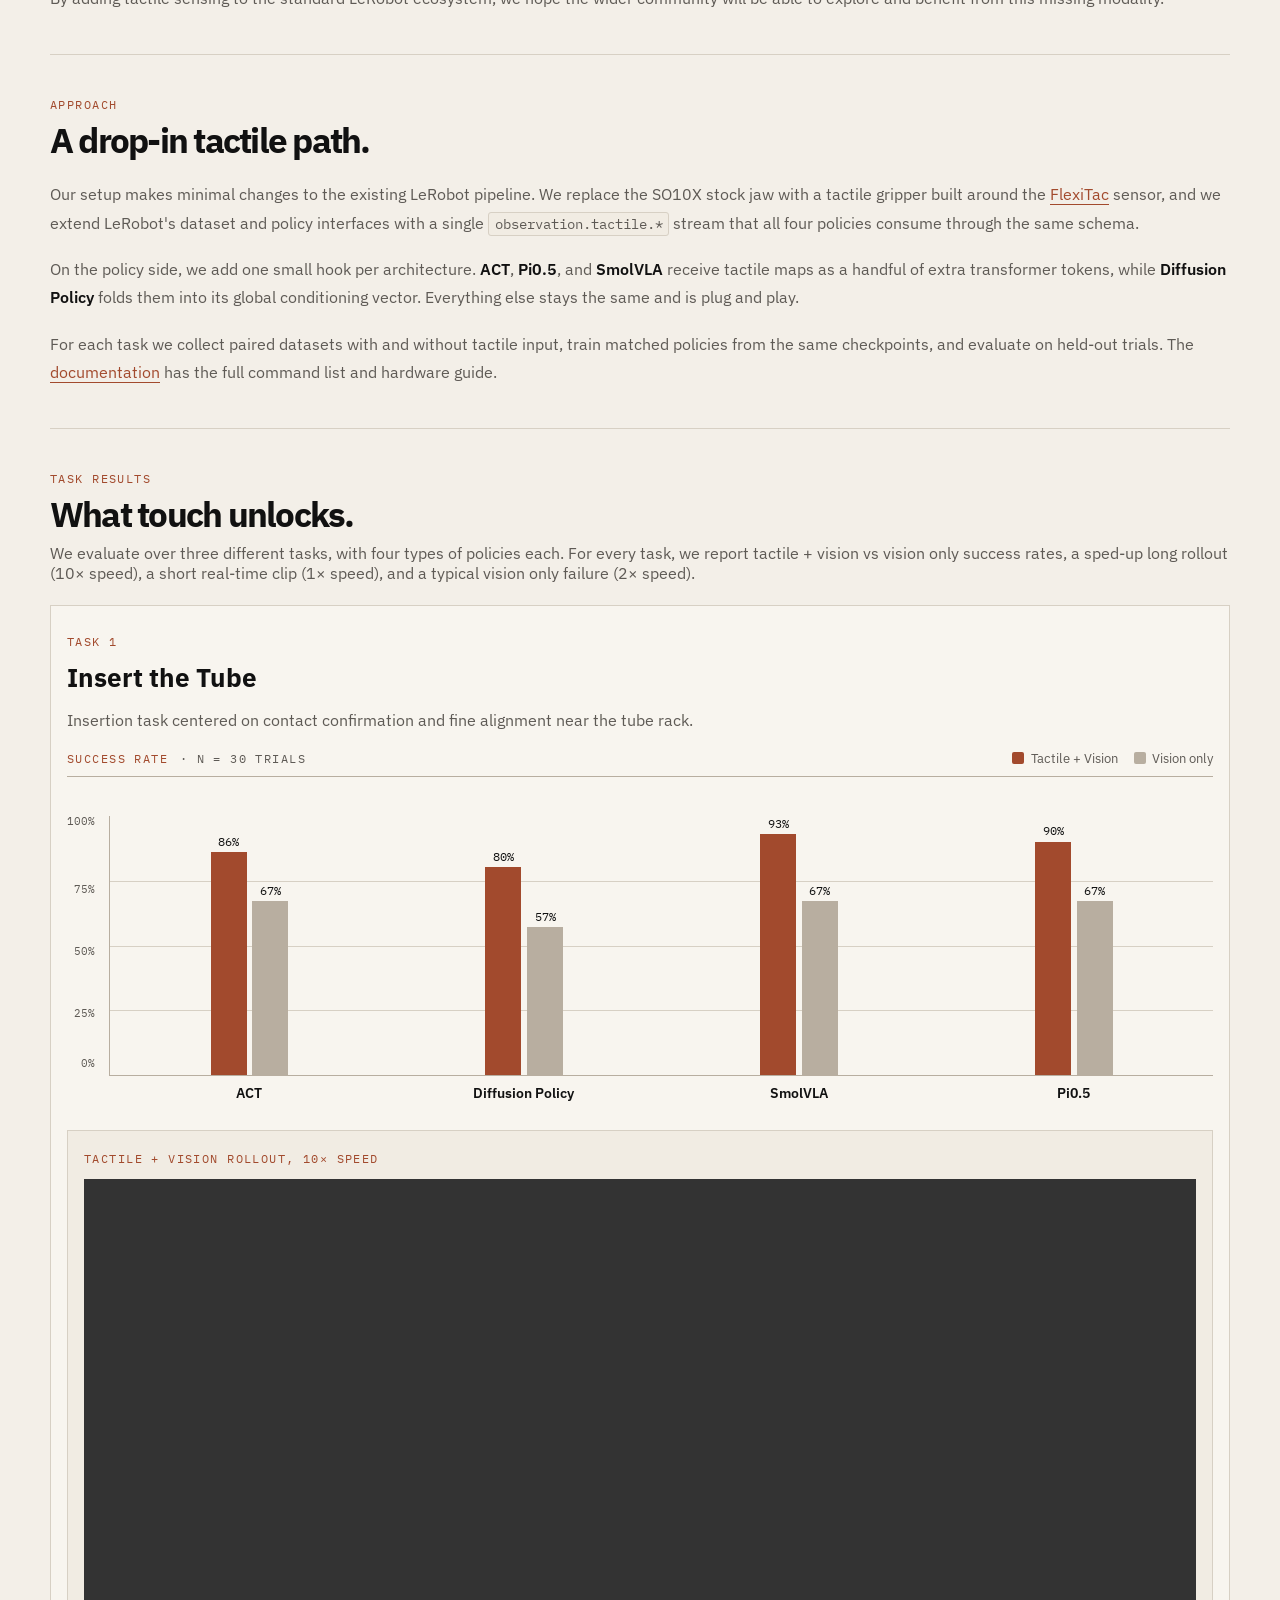
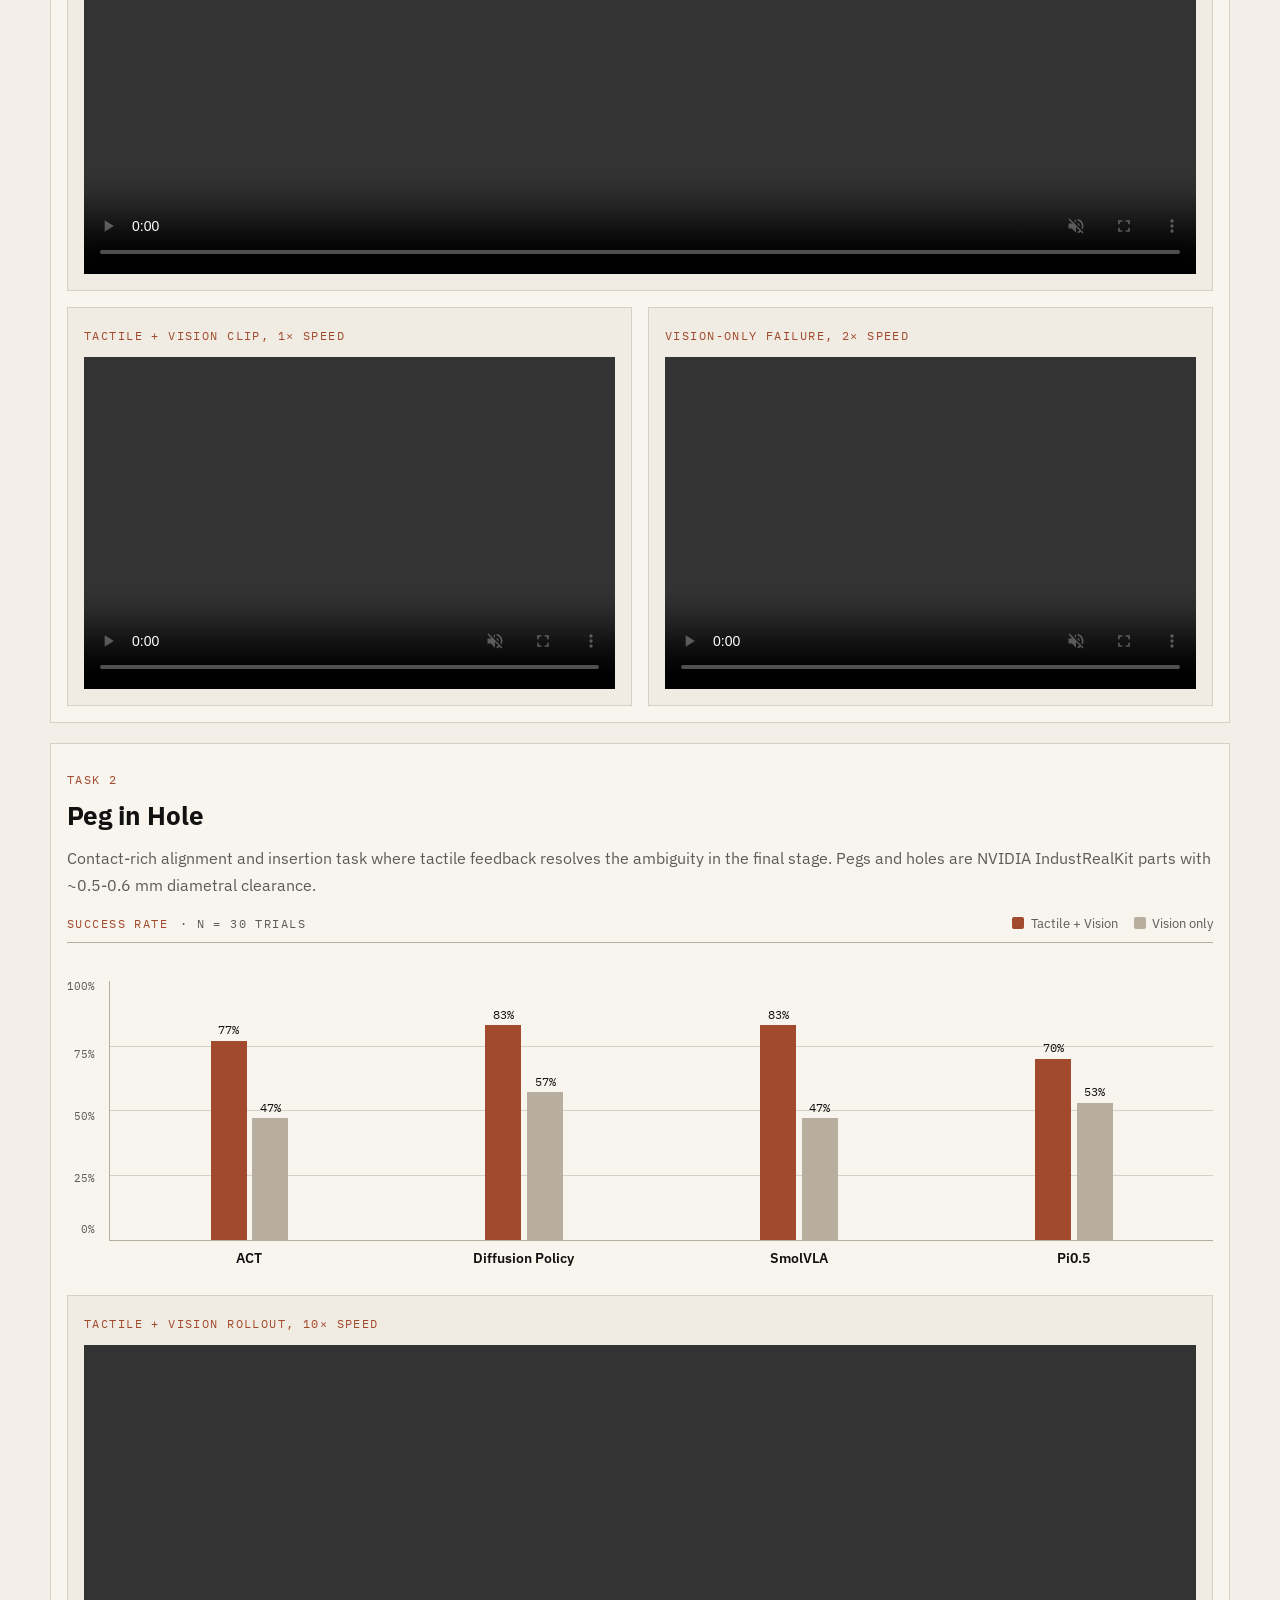
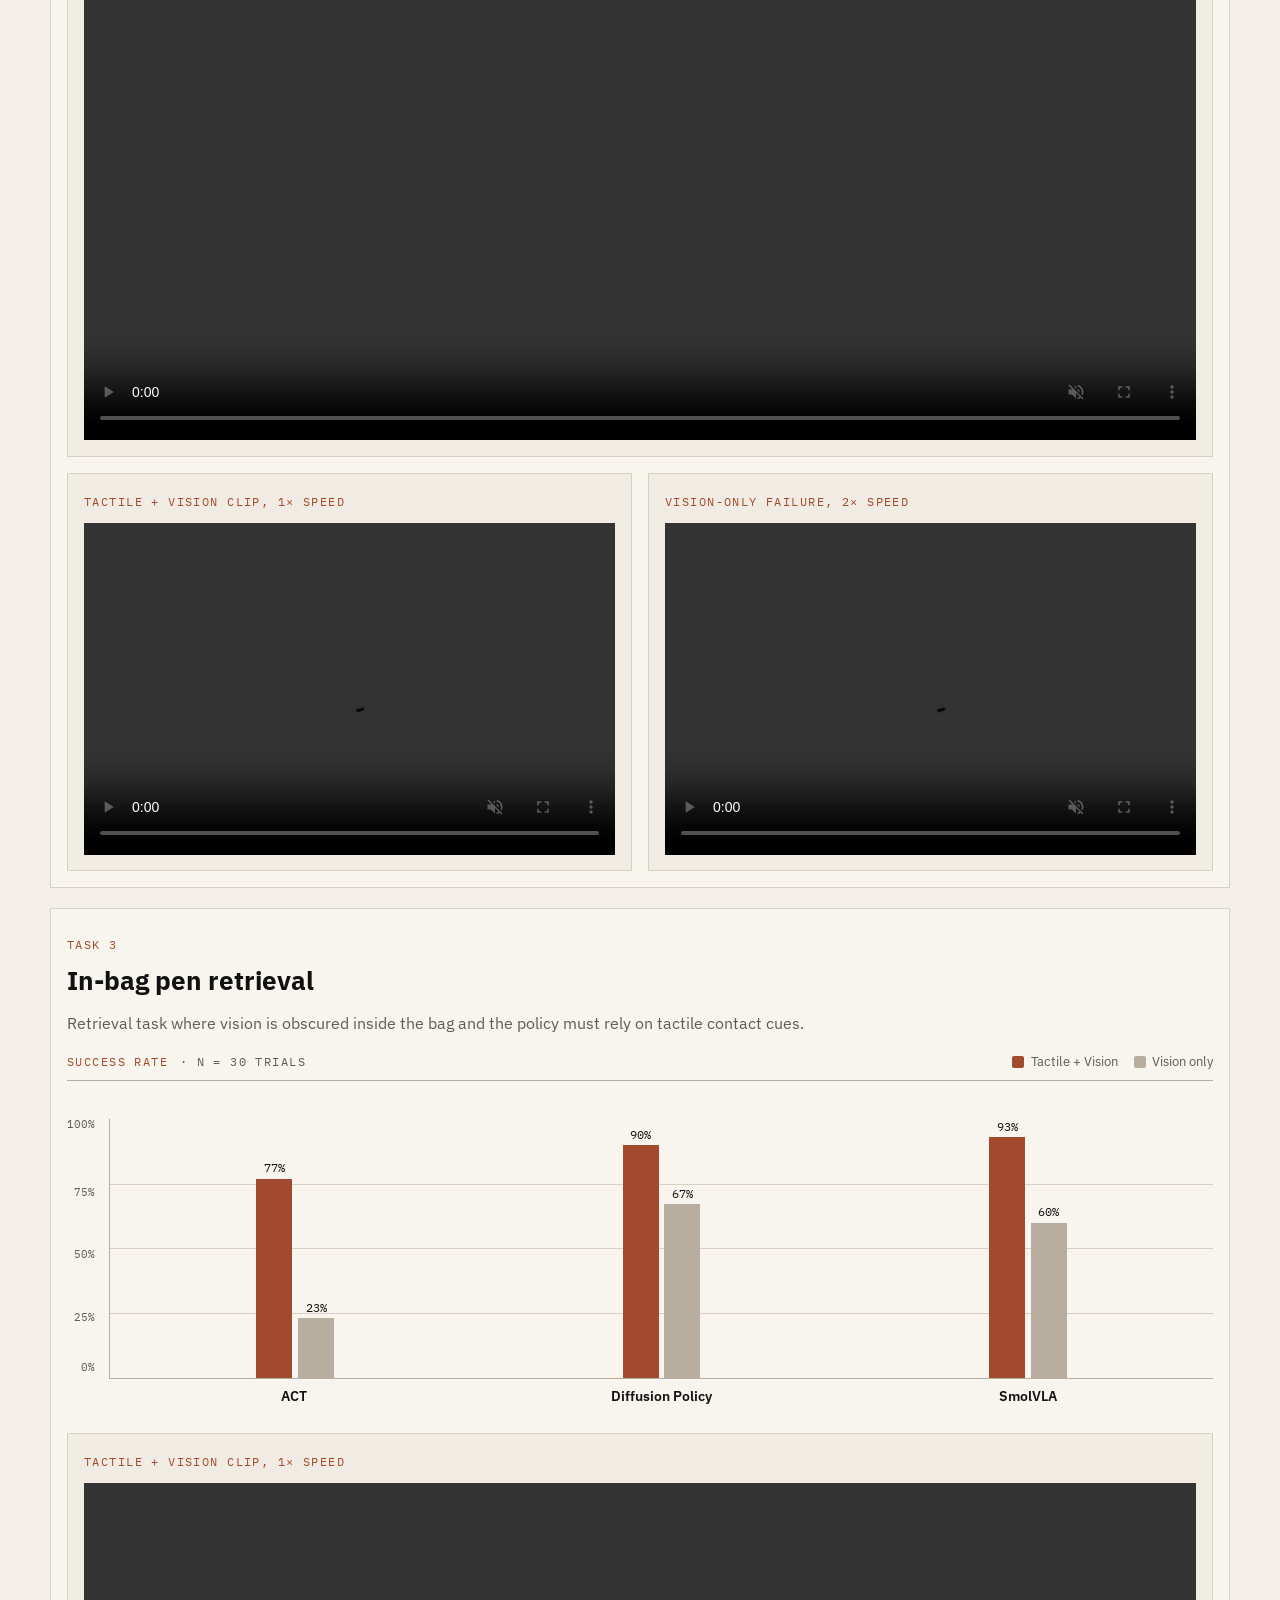
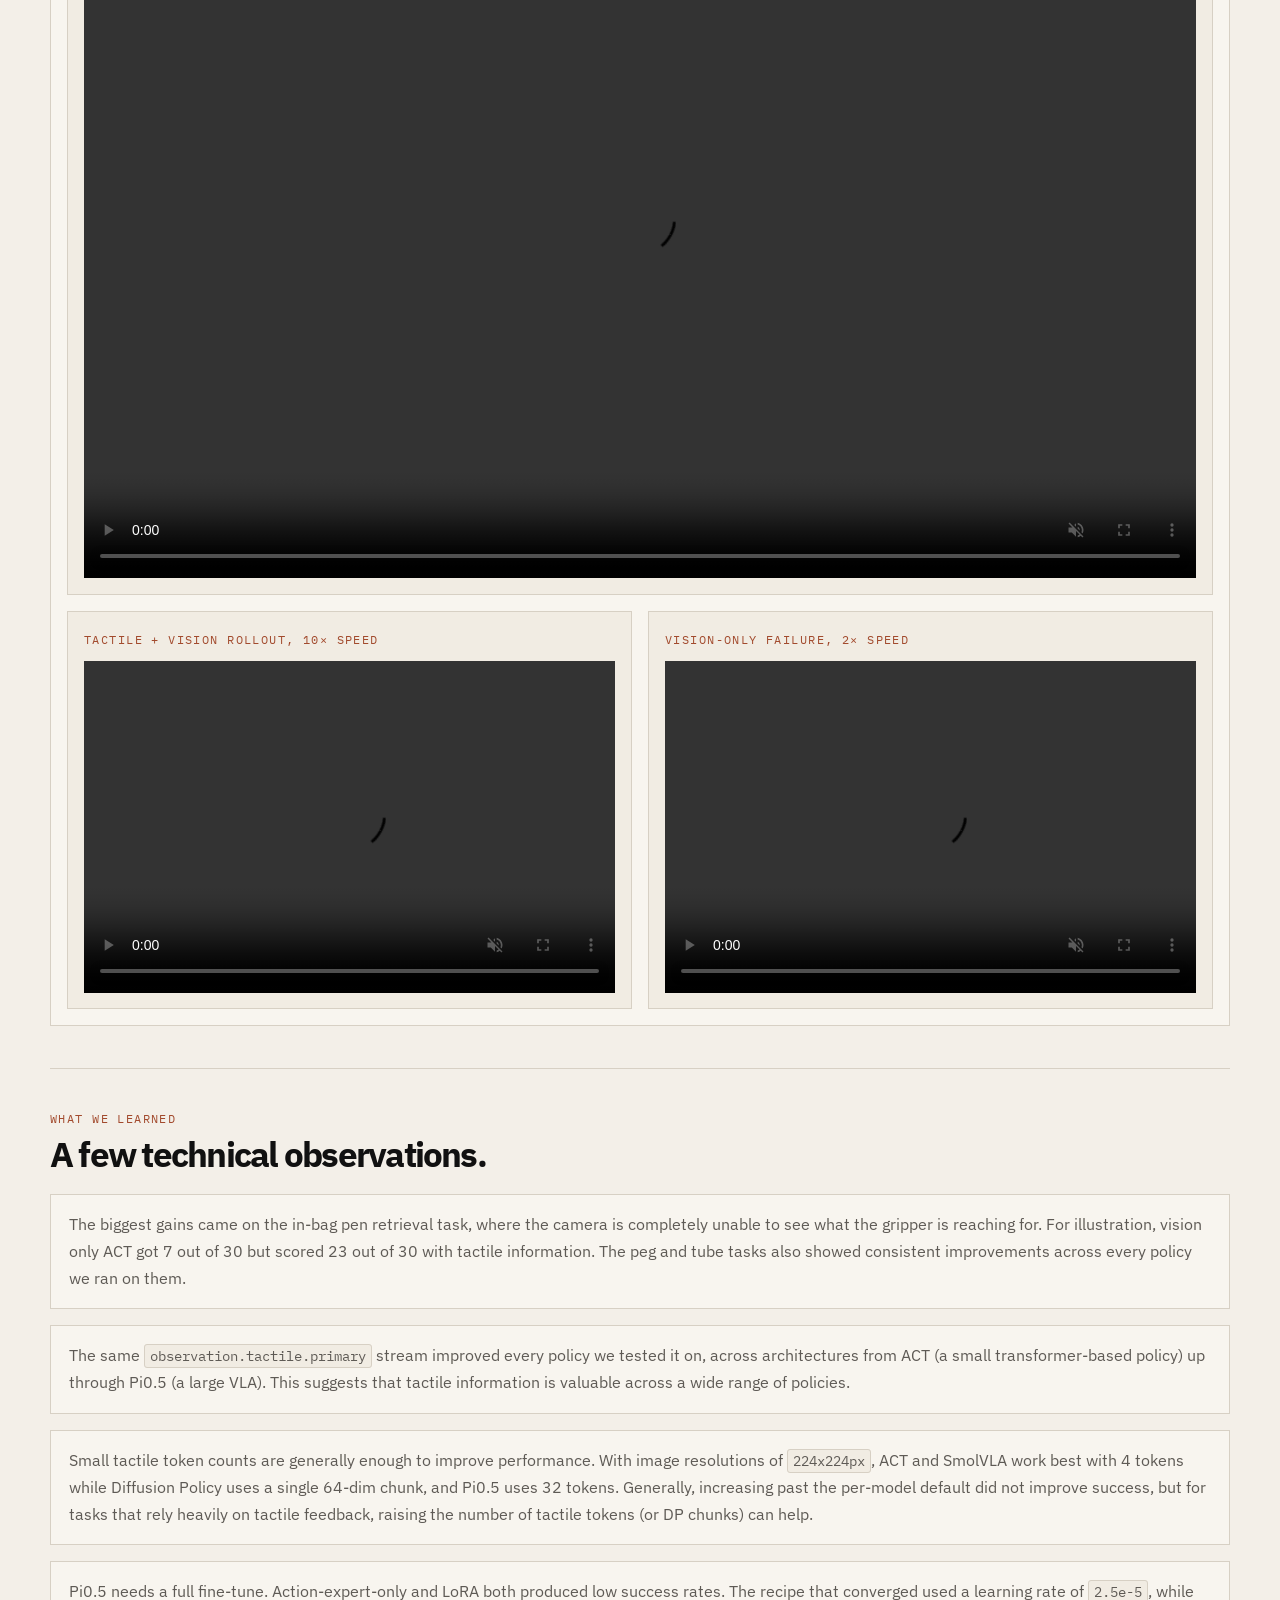
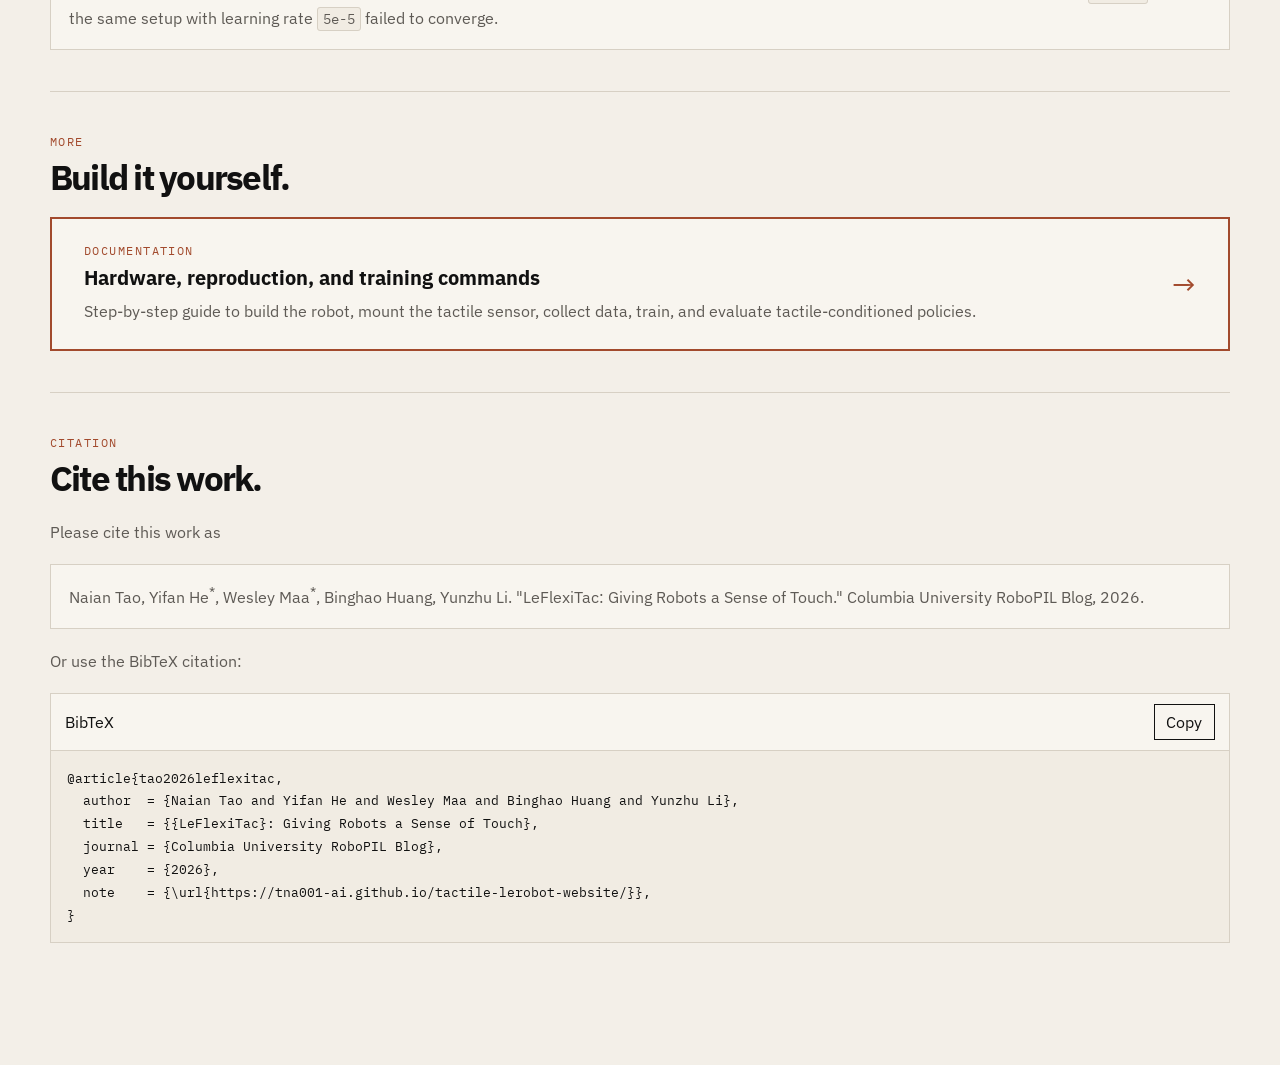
==== commit 6aae0e74: "tracking" ====
--- a/index.html
+++ b/index.html
@@ -16,6 +16,29 @@
       rel="stylesheet"
     >
     <link rel="stylesheet" href="assets/styles.css">
+    <script>
+      (function initAnalytics() {
+        const GA_MEASUREMENT_ID = "G-ZEZE8C2G9Y";
+        if (!GA_MEASUREMENT_ID) return;
+
+        window.dataLayer = window.dataLayer || [];
+        window.gtag = function gtag() {
+          window.dataLayer.push(arguments);
+        };
+        window.gtag("js", new Date());
+        window.gtag("config", GA_MEASUREMENT_ID);
+
+        window.trackEvent = function trackEvent(eventName, params) {
+          if (typeof window.gtag !== "function") return;
+          window.gtag("event", eventName, params || {});
+        };
+
+        const script = document.createElement("script");
+        script.async = true;
+        script.src = `https://www.googletagmanager.com/gtag/js?id=${encodeURIComponent(GA_MEASUREMENT_ID)}`;
+        document.head.appendChild(script);
+      })();
+    </script>
   </head>
   <body class="landing-page">
     <header class="site-header">
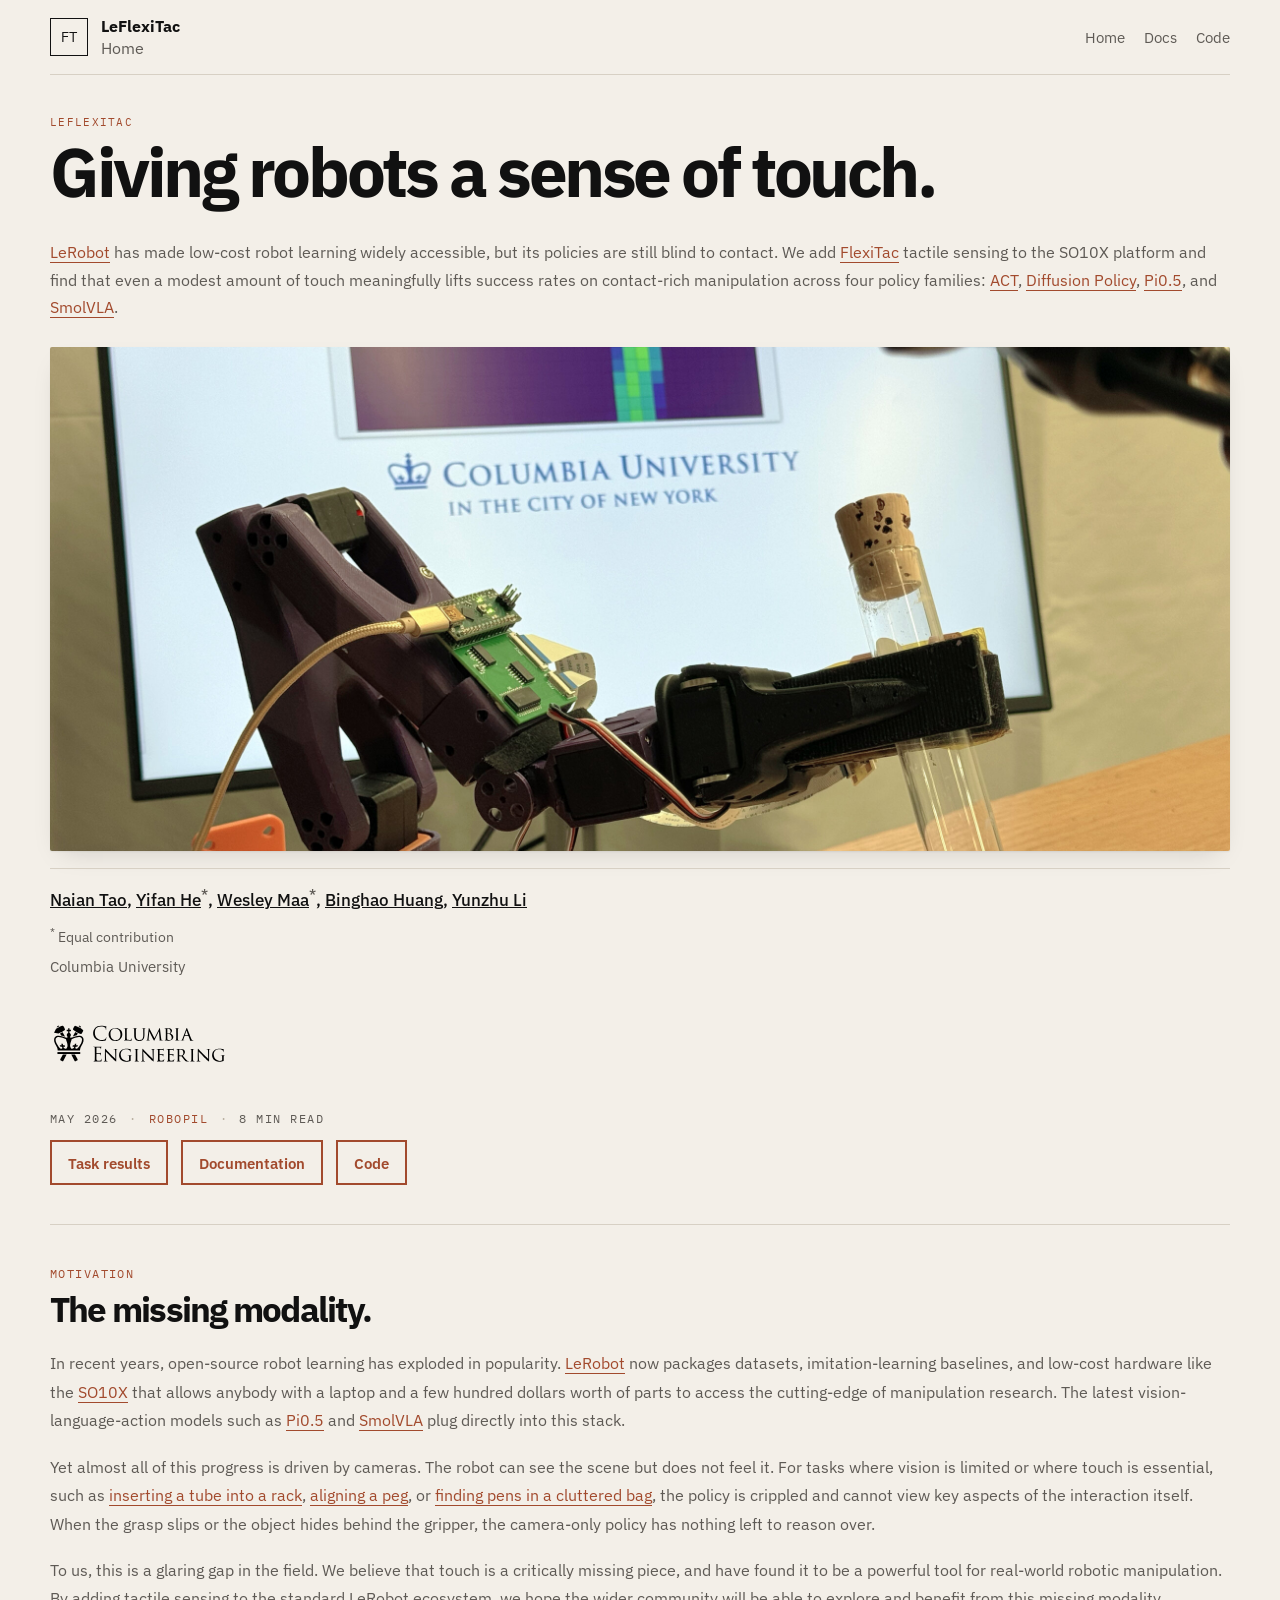
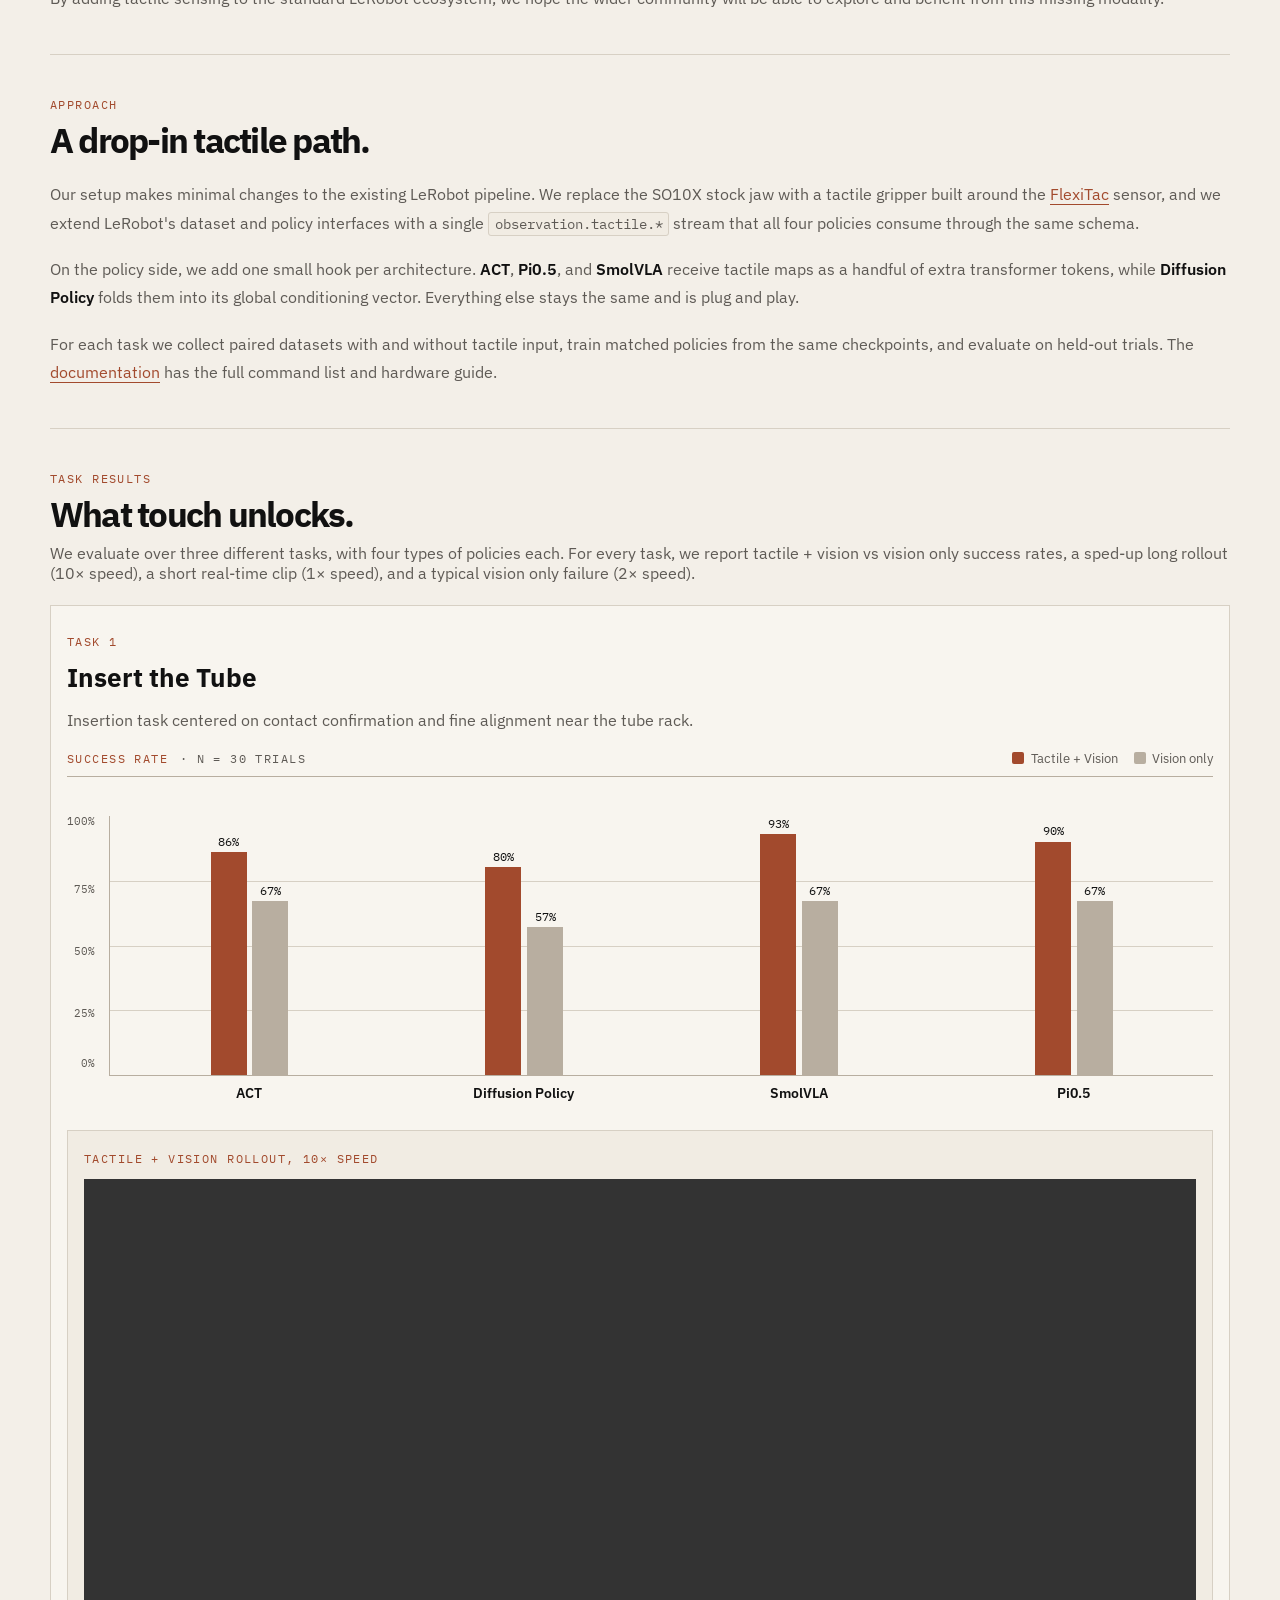
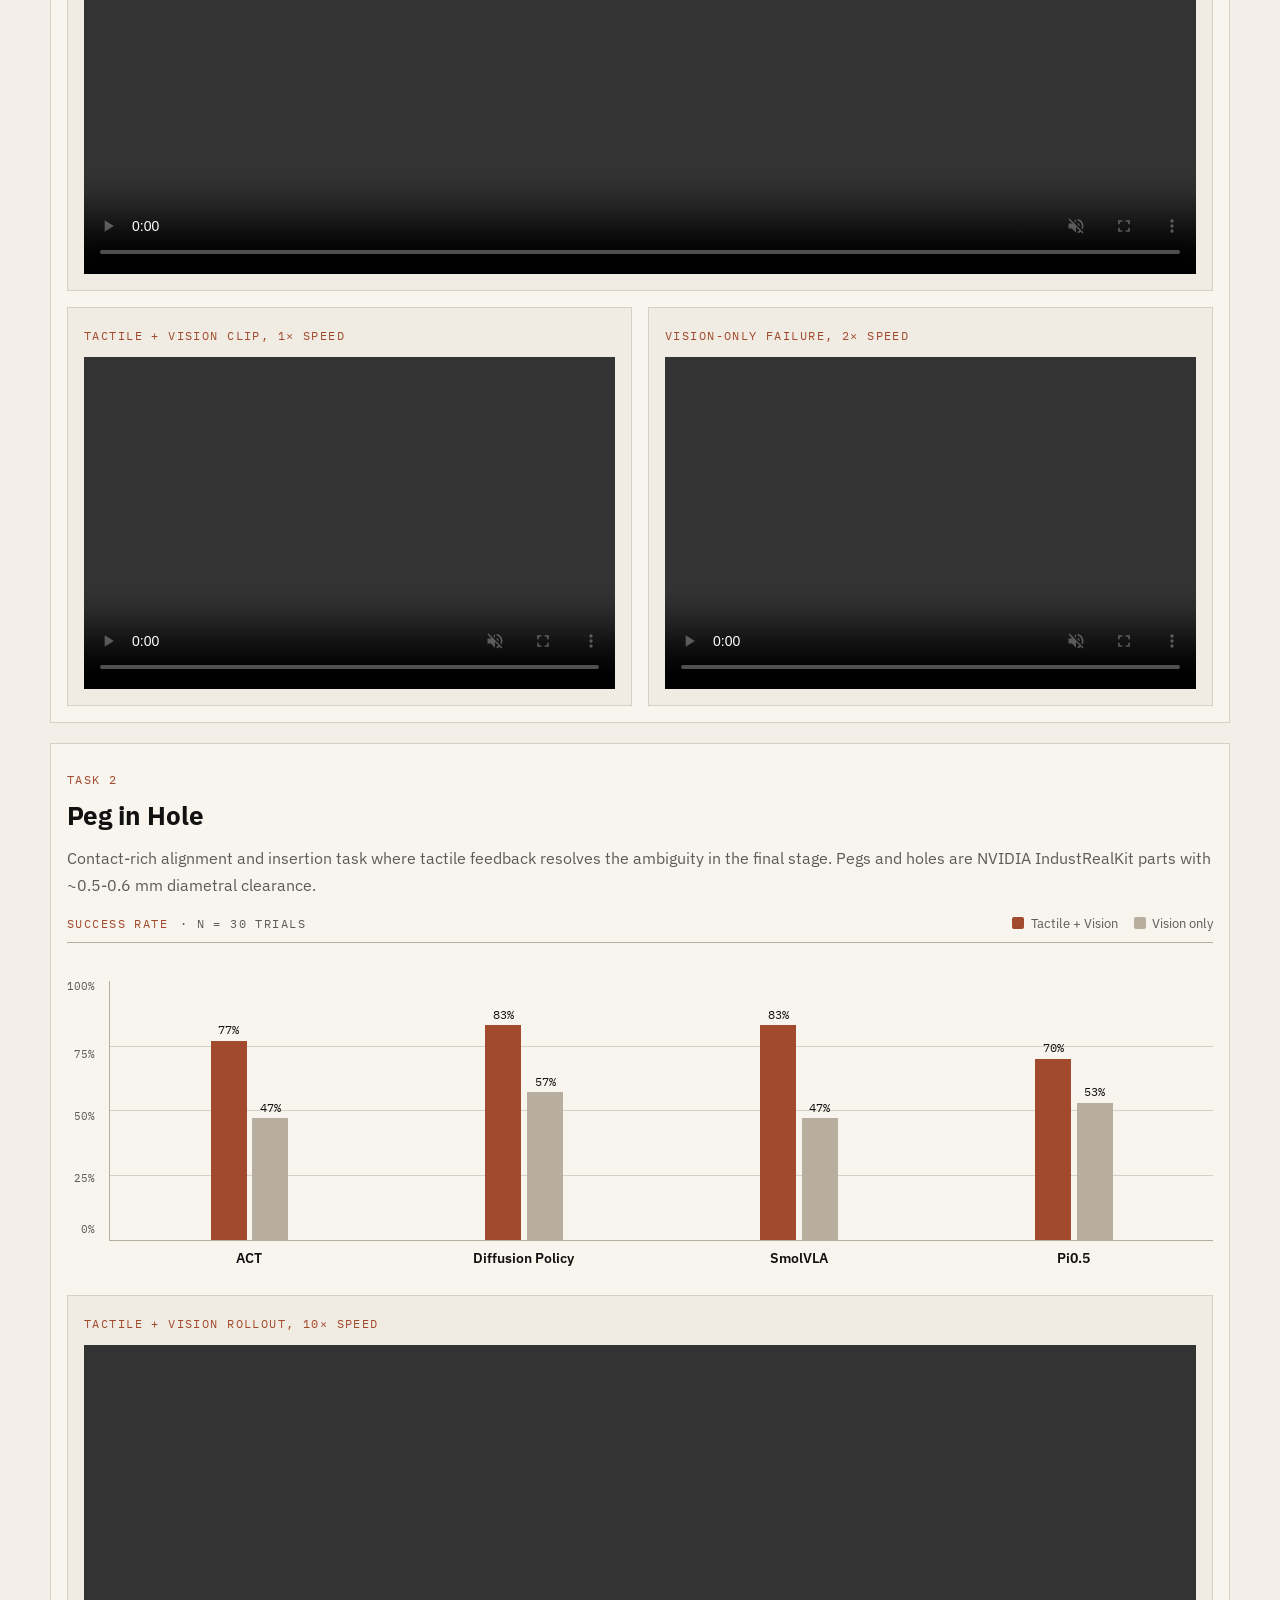
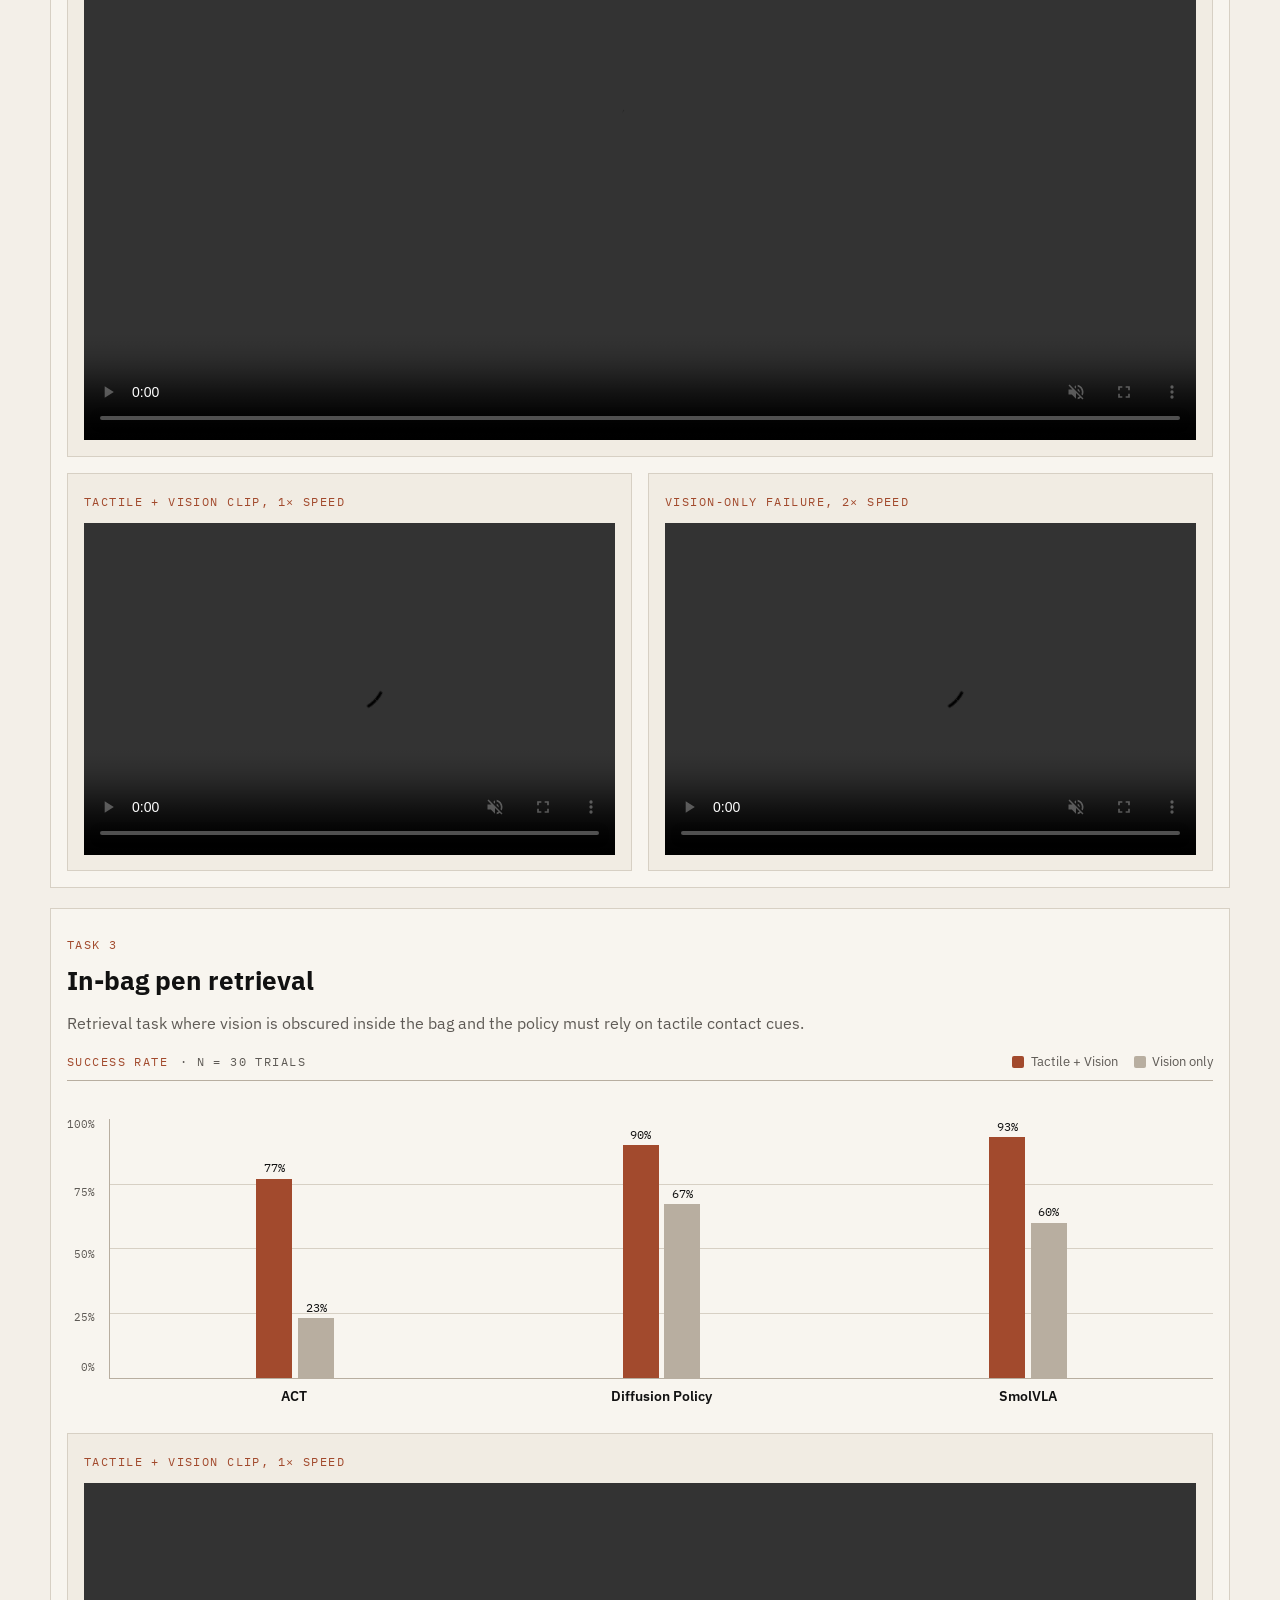
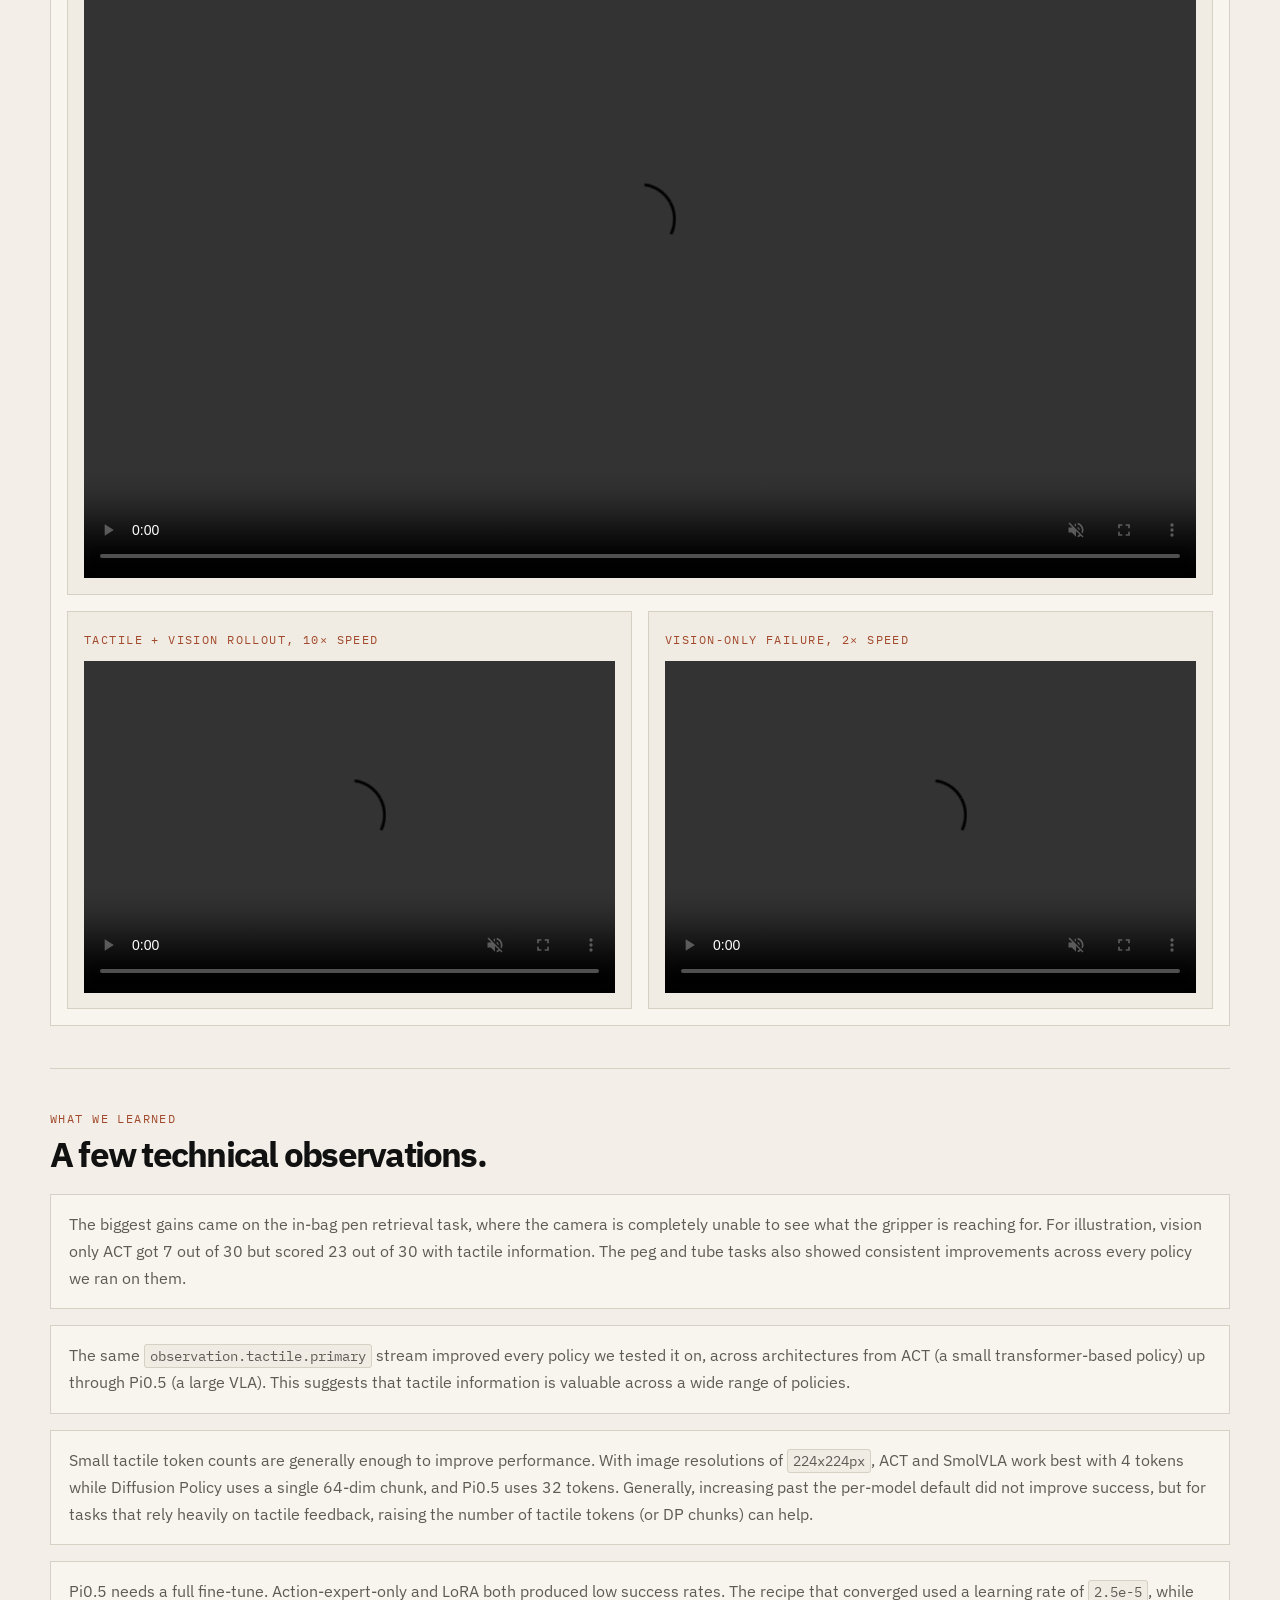
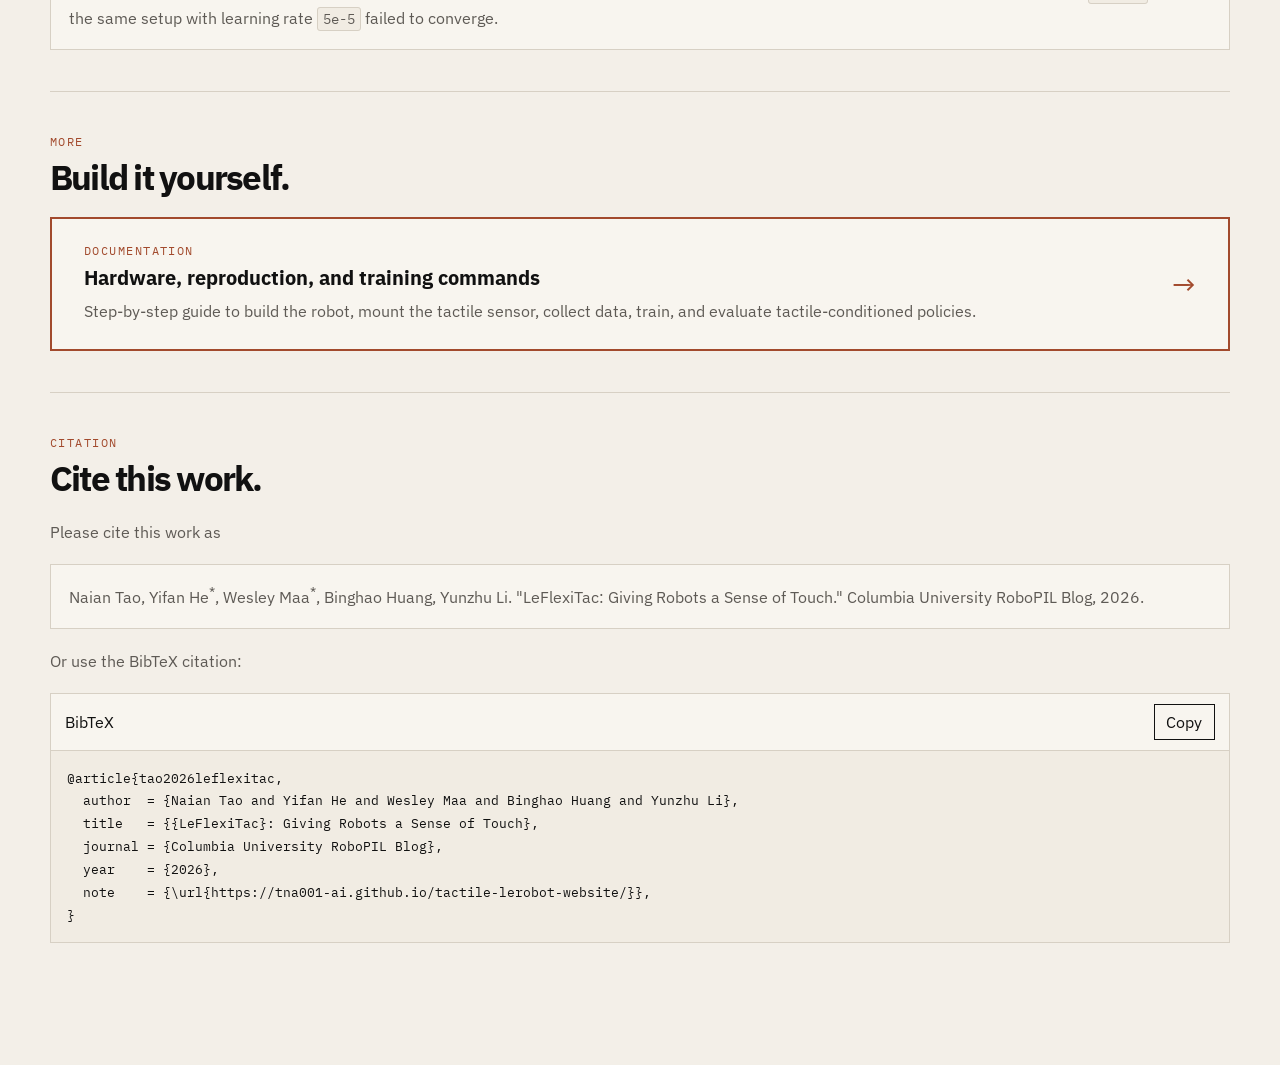
==== commit b61259fd: "Update homepage title to LeFlexiTac: giving robots a sense of touch Updated the title and added Open" ====
--- a/index.html
+++ b/index.html
@@ -3,7 +3,9 @@
   <head>
     <meta charset="utf-8">
     <meta name="viewport" content="width=device-width, initial-scale=1">
-    <title>LeFlexiTac</title>
+    <title>LeFlexiTac: giving robots a sense of touch</title>
+    <meta property="og:title" content="LeFlexiTac: giving robots a sense of touch">
+    <meta name="twitter:title" content="LeFlexiTac: giving robots a sense of touch">
     <meta
       name="description"
       content="Adding touch to low-cost robot learning: LeFlexiTac project page with task videos and a dedicated docs surface."
